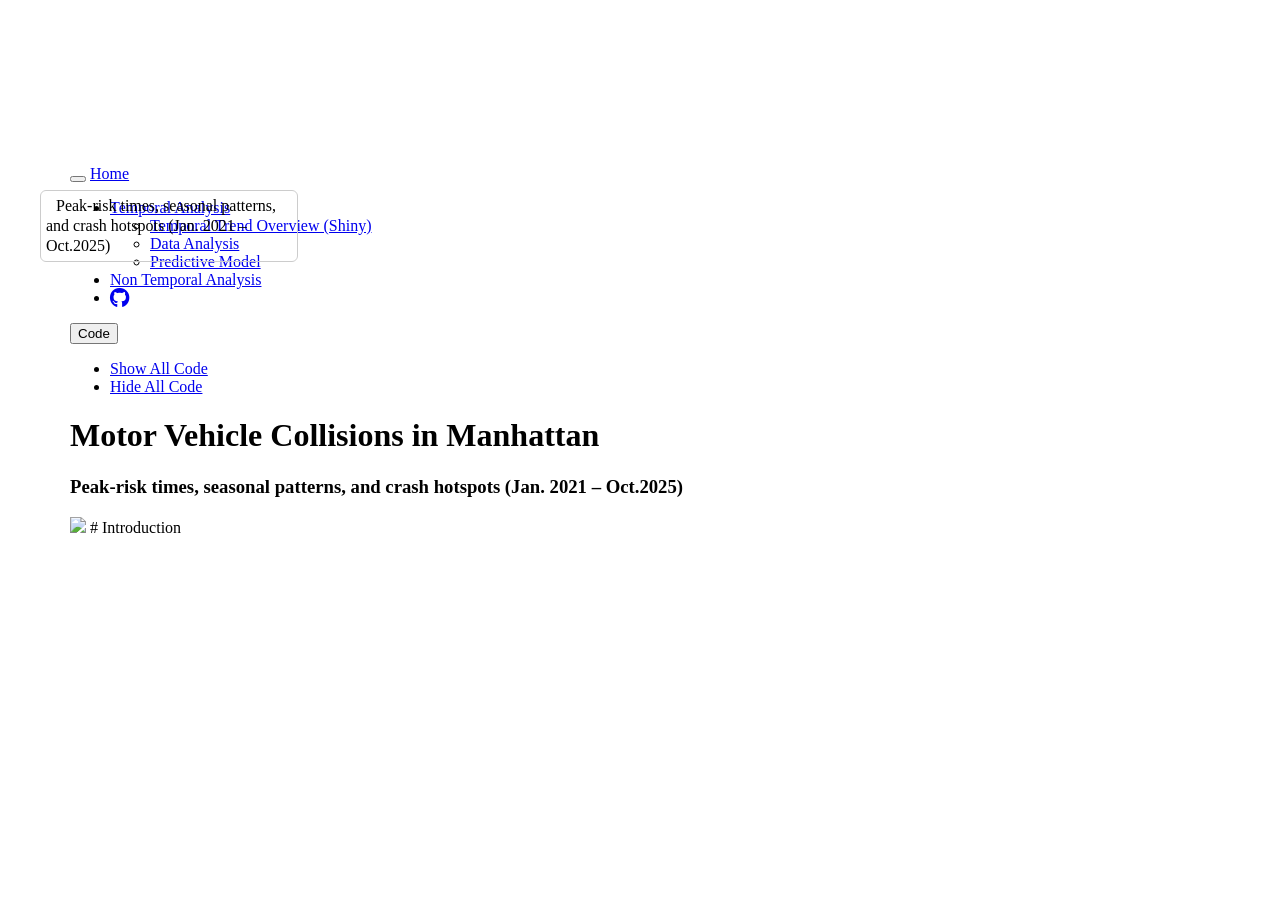
==== index.html @ 07cdf132 "update the index page" ====
<!DOCTYPE html>

<html>

<head>

<meta charset="utf-8" />
<meta name="generator" content="pandoc" />
<meta http-equiv="X-UA-Compatible" content="IE=EDGE" />




<title>Motor Vehicle Collisions in Manhattan</title>

<script src="site_libs/header-attrs-2.30/header-attrs.js"></script>
<script src="site_libs/jquery-3.6.0/jquery-3.6.0.min.js"></script>
<meta name="viewport" content="width=device-width, initial-scale=1, shrink-to-fit=no" />
<link href="site_libs/bootstrap-5.3.1/bootstrap.min.css" rel="stylesheet" />
<script src="site_libs/bootstrap-5.3.1/bootstrap.bundle.min.js"></script>
<script src="site_libs/bs3compat-0.9.0/transition.js"></script>
<script src="site_libs/bs3compat-0.9.0/tabs.js"></script>
<script src="site_libs/bs3compat-0.9.0/bs3compat.js"></script>
<script src="site_libs/jqueryui-1.13.2/jquery-ui.min.js"></script>
<link href="site_libs/tocify-1.9.1/jquery.tocify.css" rel="stylesheet" />
<script src="site_libs/tocify-1.9.1/jquery.tocify.js"></script>
<script src="site_libs/navigation-1.1/tabsets.js"></script>
<script src="site_libs/navigation-1.1/codefolding.js"></script>
<link href="site_libs/highlightjs-9.12.0/default.css" rel="stylesheet" />
<script src="site_libs/highlightjs-9.12.0/highlight.js"></script>
<link href="site_libs/font-awesome-6.5.2/css/all.min.css" rel="stylesheet" />
<link href="site_libs/font-awesome-6.5.2/css/v4-shims.min.css" rel="stylesheet" />

<style type="text/css">
  code{white-space: pre-wrap;}
  span.smallcaps{font-variant: small-caps;}
  span.underline{text-decoration: underline;}
  div.column{display: inline-block; vertical-align: top; width: 50%;}
  div.hanging-indent{margin-left: 1.5em; text-indent: -1.5em;}
  ul.task-list{list-style: none;}
    </style>

<style type="text/css">code{white-space: pre;}</style>
<script type="text/javascript">
if (window.hljs) {
  hljs.configure({languages: []});
  hljs.initHighlightingOnLoad();
  if (document.readyState && document.readyState === "complete") {
    window.setTimeout(function() { hljs.initHighlighting(); }, 0);
  }
}
</script>









<style type = "text/css">
.main-container {
  max-width: 940px;
  margin-left: auto;
  margin-right: auto;
}
img {
  max-width:100%;
}
.tabbed-pane {
  padding-top: 12px;
}
.html-widget {
  margin-bottom: 20px;
}
button.code-folding-btn:focus {
  outline: none;
}
summary {
  display: list-item;
}
details > summary > p:only-child {
  display: inline;
}
pre code {
  padding: 0;
}
</style>


<style type="text/css">
.dropdown-submenu {
  position: relative;
}
.dropdown-submenu>.dropdown-menu {
  top: 0;
  left: 100%;
  margin-top: -6px;
  margin-left: -1px;
  border-radius: 0 6px 6px 6px;
}
.dropdown-submenu:hover>.dropdown-menu {
  display: block;
}
.dropdown-submenu>a:after {
  display: block;
  content: " ";
  float: right;
  width: 0;
  height: 0;
  border-color: transparent;
  border-style: solid;
  border-width: 5px 0 5px 5px;
  border-left-color: #cccccc;
  margin-top: 5px;
  margin-right: -10px;
}
.dropdown-submenu:hover>a:after {
  border-left-color: #adb5bd;
}
.dropdown-submenu.pull-left {
  float: none;
}
.dropdown-submenu.pull-left>.dropdown-menu {
  left: -100%;
  margin-left: 10px;
  border-radius: 6px 0 6px 6px;
}
</style>

<script type="text/javascript">
// manage active state of menu based on current page
$(document).ready(function () {
  // active menu anchor
  href = window.location.pathname
  href = href.substr(href.lastIndexOf('/') + 1)
  if (href === "")
    href = "index.html";
  var menuAnchor = $('a[href="' + href + '"]');

  // mark the anchor link active (and if it's in a dropdown, also mark that active)
  var dropdown = menuAnchor.closest('li.dropdown');
  if (window.bootstrap) { // Bootstrap 4+
    menuAnchor.addClass('active');
    dropdown.find('> .dropdown-toggle').addClass('active');
  } else { // Bootstrap 3
    menuAnchor.parent().addClass('active');
    dropdown.addClass('active');
  }

  // Navbar adjustments
  var navHeight = $(".navbar").first().height() + 15;
  var style = document.createElement('style');
  var pt = "padding-top: " + navHeight + "px; ";
  var mt = "margin-top: -" + navHeight + "px; ";
  var css = "";
  // offset scroll position for anchor links (for fixed navbar)
  for (var i = 1; i <= 6; i++) {
    css += ".section h" + i + "{ " + pt + mt + "}\n";
  }
  style.innerHTML = "body {" + pt + "padding-bottom: 40px; }\n" + css;
  document.head.appendChild(style);
});
</script>

<!-- tabsets -->

<style type="text/css">
.tabset-dropdown > .nav-tabs {
  display: inline-table;
  max-height: 500px;
  min-height: 44px;
  overflow-y: auto;
  border: 1px solid #ddd;
  border-radius: 4px;
}

.tabset-dropdown > .nav-tabs > li.active:before, .tabset-dropdown > .nav-tabs.nav-tabs-open:before {
  content: "\e259";
  font-family: 'Glyphicons Halflings';
  display: inline-block;
  padding: 10px;
  border-right: 1px solid #ddd;
}

.tabset-dropdown > .nav-tabs.nav-tabs-open > li.active:before {
  content: "\e258";
  font-family: 'Glyphicons Halflings';
  border: none;
}

.tabset-dropdown > .nav-tabs > li.active {
  display: block;
}

.tabset-dropdown > .nav-tabs > li > a,
.tabset-dropdown > .nav-tabs > li > a:focus,
.tabset-dropdown > .nav-tabs > li > a:hover {
  border: none;
  display: inline-block;
  border-radius: 4px;
  background-color: transparent;
}

.tabset-dropdown > .nav-tabs.nav-tabs-open > li {
  display: block;
  float: none;
}

.tabset-dropdown > .nav-tabs > li {
  display: none;
}
</style>

<!-- code folding -->
<style type="text/css">
.code-folding-btn { margin-bottom: 4px; }
</style>



<style type="text/css">

#TOC {
  margin: 25px 0px 20px 0px;
}
@media (max-width: 768px) {
#TOC {
  position: relative;
  width: 100%;
}
}

@media print {
.toc-content {
  /* see https://github.com/w3c/csswg-drafts/issues/4434 */
  float: right;
}
}

.toc-content {
  padding-left: 30px;
  padding-right: 40px;
}

div.main-container {
  max-width: 1200px;
}

div.tocify {
  width: 20%;
  max-width: 260px;
  max-height: 85%;
}

@media (min-width: 768px) and (max-width: 991px) {
  div.tocify {
    width: 25%;
  }
}

@media (max-width: 767px) {
  div.tocify {
    width: 100%;
    max-width: none;
  }
}

.tocify ul, .tocify li {
  line-height: 20px;
}

.tocify-subheader .tocify-item {
  font-size: 0.90em;
}

.tocify .list-group-item {
  border-radius: 0px;
}


</style>



</head>

<body>


<div class="container-fluid main-container">


<!-- setup 3col/9col grid for toc_float and main content  -->
<div class="row">
<div class="col-xs-12 col-sm-4 col-md-3">
<div id="TOC" class="tocify">
</div>
</div>

<div class="toc-content col-xs-12 col-sm-8 col-md-9">




<div class="navbar navbar-default  navbar-fixed-top" role="navigation">
  <div class="container">
    <div class="navbar-header">
      <button type="button" class="navbar-toggle collapsed" data-toggle="collapse" data-bs-toggle="collapse" data-target="#navbar" data-bs-target="#navbar">
        <span class="icon-bar"></span>
        <span class="icon-bar"></span>
        <span class="icon-bar"></span>
      </button>
      <a class="navbar-brand" href="index.html">Home</a>
    </div>
    <div id="navbar" class="navbar-collapse collapse">
      <ul class="nav navbar-nav">
        
      </ul>
      <ul class="nav navbar-nav navbar-right">
        <li class="dropdown">
  <a href="#" class="dropdown-toggle" data-toggle="dropdown" role="button" data-bs-toggle="dropdown" aria-expanded="false">
    Temporal Analysis
     
    <span class="caret"></span>
  </a>
  <ul class="dropdown-menu" role="menu">
    <li>
      <a href="https://ls4236-shiny.shinyapps.io/Temporal_trend_shiny/">Temporal Trend Overview (Shiny)</a>
    </li>
    <li>
      <a href="Temporal_data_analysis.html">Data Analysis</a>
    </li>
    <li>
      <a href="Predictive_model.html">Predictive Model</a>
    </li>
  </ul>
</li>
<li>
  <a href="Non_Temporal.html">Non Temporal Analysis</a>
</li>
<li>
  <a href="https://github.com/LiliangSu103/p8105_final_project/tree/main">
    <span class="fa fa-github fa-lg"></span>
     
  </a>
</li>
      </ul>
    </div><!--/.nav-collapse -->
  </div><!--/.container -->
</div><!--/.navbar -->

<div id="header">

<div class="btn-group pull-right float-right">
<button type="button" class="btn btn-default btn-xs btn-secondary btn-sm dropdown-toggle" data-toggle="dropdown" data-bs-toggle="dropdown" aria-haspopup="true" aria-expanded="false"><span>Code</span> <span class="caret"></span></button>
<ul class="dropdown-menu dropdown-menu-right" style="min-width: 50px;">
<li><a id="rmd-show-all-code" href="#">Show All Code</a></li>
<li><a id="rmd-hide-all-code" href="#">Hide All Code</a></li>
</ul>
</div>



<h1 class="title toc-ignore"><strong>Motor Vehicle Collisions in
Manhattan</strong></h1>
<h3 class="subtitle">Peak-risk times, seasonal patterns, and crash
hotspots (Jan. 2021 – Oct.2025)</h3>

</div>


<p><img
src="https://media1.giphy.com/media/v1.Y2lkPTc5MGI3NjExc25oaGNuY3o0YjdieDgzaGV4bnl2MGRneXc2Z2RiNjhlZmdqMHR3ciZlcD12MV9pbnRlcm5hbF9naWZfYnlfaWQmY3Q9Zw/l2JdTgoRHDCDsrEuk/giphy.gif" />
# Introduction</p>



</div>
</div>

</div>

<script>

// add bootstrap table styles to pandoc tables
function bootstrapStylePandocTables() {
  $('tr.odd').parent('tbody').parent('table').addClass('table table-condensed');
}
$(document).ready(function () {
  bootstrapStylePandocTables();
});


</script>

<!-- tabsets -->

<script>
$(document).ready(function () {
  window.buildTabsets("TOC");
});

$(document).ready(function () {
  $('.tabset-dropdown > .nav-tabs > li').click(function () {
    $(this).parent().toggleClass('nav-tabs-open');
  });
});
</script>

<!-- code folding -->
<script>
$(document).ready(function () {
  window.initializeCodeFolding("hide" === "show");
});
</script>

<script>
$(document).ready(function ()  {

    // temporarily add toc-ignore selector to headers for the consistency with Pandoc
    $('.unlisted.unnumbered').addClass('toc-ignore')

    // move toc-ignore selectors from section div to header
    $('div.section.toc-ignore')
        .removeClass('toc-ignore')
        .children('h1,h2,h3,h4,h5').addClass('toc-ignore');

    // establish options
    var options = {
      selectors: "h1,h2,h3",
      theme: "bootstrap3",
      context: '.toc-content',
      hashGenerator: function (text) {
        return text.replace(/[.\\/?&!#<>]/g, '').replace(/\s/g, '_');
      },
      ignoreSelector: ".toc-ignore",
      scrollTo: 0
    };
    options.showAndHide = true;
    options.smoothScroll = true;

    // tocify
    var toc = $("#TOC").tocify(options).data("toc-tocify");
});
</script>

<!-- dynamically load mathjax for compatibility with self-contained -->
<script>
  (function () {
    var script = document.createElement("script");
    script.type = "text/javascript";
    script.src  = "https://mathjax.rstudio.com/latest/MathJax.js?config=TeX-AMS-MML_HTMLorMML";
    document.getElementsByTagName("head")[0].appendChild(script);
  })();
</script>

</body>
</html>
---- site_libs/highlightjs-9.12.0/default.css ----
.hljs-literal {
  color: #990073;
}

.hljs-number {
  color: #099;
}

.hljs-comment {
  color: #998;
  font-style: italic;
}

.hljs-keyword {
  color: #900;
  font-weight: bold;
}

.hljs-string {
  color: #d14;
}
---- site_libs/font-awesome-6.5.2/css/v4-shims.min.css ----
/*!
 * Font Awesome Free 6.5.2 by @fontawesome - https://fontawesome.com
 * License - https://fontawesome.com/license/free (Icons: CC BY 4.0, Fonts: SIL OFL 1.1, Code: MIT License)
 * Copyright 2024 Fonticons, Inc.
 */
.fa.fa-glass:before{content:"\f000"}.fa.fa-envelope-o{font-family:"Font Awesome 6 Free";font-weight:400}.fa.fa-envelope-o:before{content:"\f0e0"}.fa.fa-star-o{font-family:"Font Awesome 6 Free";font-weight:400}.fa.fa-star-o:before{content:"\f005"}.fa.fa-close:before,.fa.fa-remove:before{content:"\f00d"}.fa.fa-gear:before{content:"\f013"}.fa.fa-trash-o{font-family:"Font Awesome 6 Free";font-weight:400}.fa.fa-trash-o:before{content:"\f2ed"}.fa.fa-home:before{content:"\f015"}.fa.fa-file-o{font-family:"Font Awesome 6 Free";font-weight:400}.fa.fa-file-o:before{content:"\f15b"}.fa.fa-clock-o{font-family:"Font Awesome 6 Free";font-weight:400}.fa.fa-clock-o:before{content:"\f017"}.fa.fa-arrow-circle-o-down{font-family:"Font Awesome 6 Free";font-weight:400}.fa.fa-arrow-circle-o-down:before{content:"\f358"}.fa.fa-arrow-circle-o-up{font-family:"Font Awesome 6 Free";font-weight:400}.fa.fa-arrow-circle-o-up:before{content:"\f35b"}.fa.fa-play-circle-o{font-family:"Font Awesome 6 Free";font-weight:400}.fa.fa-play-circle-o:before{content:"\f144"}.fa.fa-repeat:before,.fa.fa-rotate-right:before{content:"\f01e"}.fa.fa-refresh:before{content:"\f021"}.fa.fa-list-alt{font-family:"Font Awesome 6 Free";font-weight:400}.fa.fa-list-alt:before{content:"\f022"}.fa.fa-dedent:before{content:"\f03b"}.fa.fa-video-camera:before{content:"\f03d"}.fa.fa-picture-o{font-family:"Font Awesome 6 Free";font-weight:400}.fa.fa-picture-o:before{content:"\f03e"}.fa.fa-photo{font-family:"Font Awesome 6 Free";font-weight:400}.fa.fa-photo:before{content:"\f03e"}.fa.fa-image{font-family:"Font Awesome 6 Free";font-weight:400}.fa.fa-image:before{content:"\f03e"}.fa.fa-map-marker:before{content:"\f3c5"}.fa.fa-pencil-square-o{font-family:"Font Awesome 6 Free";font-weight:400}.fa.fa-pencil-square-o:before{content:"\f044"}.fa.fa-edit{font-family:"Font Awesome 6 Free";font-weight:400}.fa.fa-edit:before{content:"\f044"}.fa.fa-share-square-o:before{content:"\f14d"}.fa.fa-check-square-o{font-family:"Font Awesome 6 Free";font-weight:400}.fa.fa-check-square-o:before{content:"\f14a"}.fa.fa-arrows:before{content:"\f0b2"}.fa.fa-times-circle-o{font-family:"Font Awesome 6 Free";font-weight:400}.fa.fa-times-circle-o:before{content:"\f057"}.fa.fa-check-circle-o{font-family:"Font Awesome 6 Free";font-weight:400}.fa.fa-check-circle-o:before{content:"\f058"}.fa.fa-mail-forward:before{content:"\f064"}.fa.fa-expand:before{content:"\f424"}.fa.fa-compress:before{content:"\f422"}.fa.fa-eye,.fa.fa-eye-slash{font-family:"Font Awesome 6 Free";font-weight:400}.fa.fa-warning:before{content:"\f071"}.fa.fa-calendar:before{content:"\f073"}.fa.fa-arrows-v:before{content:"\f338"}.fa.fa-arrows-h:before{content:"\f337"}.fa.fa-bar-chart-o:before,.fa.fa-bar-chart:before{content:"\e0e3"}.fa.fa-twitter-square{font-family:"Font Awesome 6 Brands";font-weight:400}.fa.fa-twitter-square:before{content:"\f081"}.fa.fa-facebook-square{font-family:"Font Awesome 6 Brands";font-weight:400}.fa.fa-facebook-square:before{content:"\f082"}.fa.fa-gears:before{content:"\f085"}.fa.fa-thumbs-o-up{font-family:"Font Awesome 6 Free";font-weight:400}.fa.fa-thumbs-o-up:before{content:"\f164"}.fa.fa-thumbs-o-down{font-family:"Font Awesome 6 Free";font-weight:400}.fa.fa-thumbs-o-down:before{content:"\f165"}.fa.fa-heart-o{font-family:"Font Awesome 6 Free";font-weight:400}.fa.fa-heart-o:before{content:"\f004"}.fa.fa-sign-out:before{content:"\f2f5"}.fa.fa-linkedin-square{font-family:"Font Awesome 6 Brands";font-weight:400}.fa.fa-linkedin-square:before{content:"\f08c"}.fa.fa-thumb-tack:before{content:"\f08d"}.fa.fa-external-link:before{content:"\f35d"}.fa.fa-sign-in:before{content:"\f2f6"}.fa.fa-github-square{font-family:"Font Awesome 6 Brands";font-weight:400}.fa.fa-github-square:before{content:"\f092"}.fa.fa-lemon-o{font-family:"Font Awesome 6 Free";font-weight:400}.fa.fa-lemon-o:before{content:"\f094"}.fa.fa-square-o{font-family:"Font Awesome 6 Free";font-weight:400}.fa.fa-square-o:before{content:"\f0c8"}.fa.fa-bookmark-o{font-family:"Font Awesome 6 Free";font-weight:400}.fa.fa-bookmark-o:before{content:"\f02e"}.fa.fa-facebook,.fa.fa-twitter{font-family:"Font Awesome 6 Brands";font-weight:400}.fa.fa-facebook:before{content:"\f39e"}.fa.fa-facebook-f{font-family:"Font Awesome 6 Brands";font-weight:400}.fa.fa-facebook-f:before{content:"\f39e"}.fa.fa-github{font-family:"Font Awesome 6 Brands";font-weight:400}.fa.fa-credit-card{font-family:"Font Awesome 6 Free";font-weight:400}.fa.fa-feed:before{content:"\f09e"}.fa.fa-hdd-o{font-family:"Font Awesome 6 Free";font-weight:400}.fa.fa-hdd-o:before{content:"\f0a0"}.fa.fa-hand-o-right{font-family:"Font Awesome 6 Free";font-weight:400}.fa.fa-hand-o-right:before{content:"\f0a4"}.fa.fa-hand-o-left{font-family:"Font Awesome 6 Free";font-weight:400}.fa.fa-hand-o-left:before{content:"\f0a5"}.fa.fa-hand-o-up{font-family:"Font Awesome 6 Free";font-weight:400}.fa.fa-hand-o-up:before{content:"\f0a6"}.fa.fa-hand-o-down{font-family:"Font Awesome 6 Free";font-weight:400}.fa.fa-hand-o-down:before{content:"\f0a7"}.fa.fa-globe:before{content:"\f57d"}.fa.fa-tasks:before{content:"\f828"}.fa.fa-arrows-alt:before{content:"\f31e"}.fa.fa-group:before{content:"\f0c0"}.fa.fa-chain:before{content:"\f0c1"}.fa.fa-cut:before{content:"\f0c4"}.fa.fa-files-o{font-family:"Font Awesome 6 Free";font-weight:400}.fa.fa-files-o:before{content:"\f0c5"}.fa.fa-floppy-o{font-family:"Font Awesome 6 Free";font-weight:400}.fa.fa-floppy-o:before{content:"\f0c7"}.fa.fa-save{font-family:"Font Awesome 6 Free";font-weight:400}.fa.fa-save:before{content:"\f0c7"}.fa.fa-navicon:before,.fa.fa-reorder:before{content:"\f0c9"}.fa.fa-magic:before{content:"\e2ca"}.fa.fa-pinterest,.fa.fa-pinterest-square{font-family:"Font Awesome 6 Brands";font-weight:400}.fa.fa-pinterest-square:before{content:"\f0d3"}.fa.fa-google-plus-square{font-family:"Font Awesome 6 Brands";font-weight:400}.fa.fa-google-plus-square:before{content:"\f0d4"}.fa.fa-google-plus{font-family:"Font Awesome 6 Brands";font-weight:400}.fa.fa-google-plus:before{content:"\f0d5"}.fa.fa-money:before{content:"\f3d1"}.fa.fa-unsorted:before{content:"\f0dc"}.fa.fa-sort-desc:before{content:"\f0dd"}.fa.fa-sort-asc:before{content:"\f0de"}.fa.fa-linkedin{font-family:"Font Awesome 6 Brands";font-weight:400}.fa.fa-linkedin:before{content:"\f0e1"}.fa.fa-rotate-left:before{content:"\f0e2"}.fa.fa-legal:before{content:"\f0e3"}.fa.fa-dashboard:before,.fa.fa-tachometer:before{content:"\f625"}.fa.fa-comment-o{font-family:"Font Awesome 6 Free";font-weight:400}.fa.fa-comment-o:before{content:"\f075"}.fa.fa-comments-o{font-family:"Font Awesome 6 Free";font-weight:400}.fa.fa-comments-o:before{content:"\f086"}.fa.fa-flash:before{content:"\f0e7"}.fa.fa-clipboard:before{content:"\f0ea"}.fa.fa-lightbulb-o{font-family:"Font Awesome 6 Free";font-weight:400}.fa.fa-lightbulb-o:before{content:"\f0eb"}.fa.fa-exchange:before{content:"\f362"}.fa.fa-cloud-download:before{content:"\f0ed"}.fa.fa-cloud-upload:before{content:"\f0ee"}.fa.fa-bell-o{font-family:"Font Awesome 6 Free";font-weight:400}.fa.fa-bell-o:before{content:"\f0f3"}.fa.fa-cutlery:before{content:"\f2e7"}.fa.fa-file-text-o{font-family:"Font Awesome 6 Free";font-weight:400}.fa.fa-file-text-o:before{content:"\f15c"}.fa.fa-building-o{font-family:"Font Awesome 6 Free";font-weight:400}.fa.fa-building-o:before{content:"\f1ad"}.fa.fa-hospital-o{font-family:"Font Awesome 6 Free";font-weight:400}.fa.fa-hospital-o:before{content:"\f0f8"}.fa.fa-tablet:before{content:"\f3fa"}.fa.fa-mobile-phone:before,.fa.fa-mobile:before{content:"\f3cd"}.fa.fa-circle-o{font-family:"Font Awesome 6 Free";font-weight:400}.fa.fa-circle-o:before{content:"\f111"}.fa.fa-mail-reply:before{content:"\f3e5"}.fa.fa-github-alt{font-family:"Font Awesome 6 Brands";font-weight:400}.fa.fa-folder-o{font-family:"Font Awesome 6 Free";font-weight:400}.fa.fa-folder-o:before{content:"\f07b"}.fa.fa-folder-open-o{font-family:"Font Awesome 6 Free";font-weight:400}.fa.fa-folder-open-o:before{content:"\f07c"}.fa.fa-smile-o{font-family:"Font Awesome 6 Free";font-weight:400}.fa.fa-smile-o:before{content:"\f118"}.fa.fa-frown-o{font-family:"Font Awesome 6 Free";font-weight:400}.fa.fa-frown-o:before{content:"\f119"}.fa.fa-meh-o{font-family:"Font Awesome 6 Free";font-weight:400}.fa.fa-meh-o:before{content:"\f11a"}.fa.fa-keyboard-o{font-family:"Font Awesome 6 Free";font-weight:400}.fa.fa-keyboard-o:before{content:"\f11c"}.fa.fa-flag-o{font-family:"Font Awesome 6 Free";font-weight:400}.fa.fa-flag-o:before{content:"\f024"}.fa.fa-mail-reply-all:before{content:"\f122"}.fa.fa-star-half-o{font-family:"Font Awesome 6 Free";font-weight:400}.fa.fa-star-half-o:before{content:"\f5c0"}.fa.fa-star-half-empty{font-family:"Font Awesome 6 Free";font-weight:400}.fa.fa-star-half-empty:before{content:"\f5c0"}.fa.fa-star-half-full{font-family:"Font Awesome 6 Free";font-weight:400}.fa.fa-star-half-full:before{content:"\f5c0"}.fa.fa-code-fork:before{content:"\f126"}.fa.fa-chain-broken:before,.fa.fa-unlink:before{content:"\f127"}.fa.fa-calendar-o{font-family:"Font Awesome 6 Free";font-weight:400}.fa.fa-calendar-o:before{content:"\f133"}.fa.fa-css3,.fa.fa-html5,.fa.fa-maxcdn{font-family:"Font Awesome 6 Brands";font-weight:400}.fa.fa-unlock-alt:before{content:"\f09c"}.fa.fa-minus-square-o{font-family:"Font Awesome 6 Free";font-weight:400}.fa.fa-minus-square-o:before{content:"\f146"}.fa.fa-level-up:before{content:"\f3bf"}.fa.fa-level-down:before{content:"\f3be"}.fa.fa-pencil-square:before{content:"\f14b"}.fa.fa-external-link-square:before{content:"\f360"}.fa.fa-compass{font-family:"Font Awesome 6 Free";font-weight:400}.fa.fa-caret-square-o-down{font-family:"Font Awesome 6 Free";font-weight:400}.fa.fa-caret-square-o-down:before{content:"\f150"}.fa.fa-toggle-down{font-family:"Font Awesome 6 Free";font-weight:400}.fa.fa-toggle-down:before{content:"\f150"}.fa.fa-caret-square-o-up{font-family:"Font Awesome 6 Free";font-weight:400}.fa.fa-caret-square-o-up:before{content:"\f151"}.fa.fa-toggle-up{font-family:"Font Awesome 6 Free";font-weight:400}.fa.fa-toggle-up:before{content:"\f151"}.fa.fa-caret-square-o-right{font-family:"Font Awesome 6 Free";font-weight:400}.fa.fa-caret-square-o-right:before{content:"\f152"}.fa.fa-toggle-right{font-family:"Font Awesome 6 Free";font-weight:400}.fa.fa-toggle-right:before{content:"\f152"}.fa.fa-eur:before,.fa.fa-euro:before{content:"\f153"}.fa.fa-gbp:before{content:"\f154"}.fa.fa-dollar:before,.fa.fa-usd:before{content:"\24"}.fa.fa-inr:before,.fa.fa-rupee:before{content:"\e1bc"}.fa.fa-cny:before,.fa.fa-jpy:before,.fa.fa-rmb:before,.fa.fa-yen:before{content:"\f157"}.fa.fa-rouble:before,.fa.fa-rub:before,.fa.fa-ruble:before{content:"\f158"}.fa.fa-krw:before,.fa.fa-won:before{content:"\f159"}.fa.fa-bitcoin,.fa.fa-btc{font-family:"Font Awesome 6 Brands";font-weight:400}.fa.fa-bitcoin:before{content:"\f15a"}.fa.fa-file-text:before{content:"\f15c"}.fa.fa-sort-alpha-asc:before{content:"\f15d"}.fa.fa-sort-alpha-desc:before{content:"\f881"}.fa.fa-sort-amount-asc:before{content:"\f884"}.fa.fa-sort-amount-desc:before{content:"\f160"}.fa.fa-sort-numeric-asc:before{content:"\f162"}.fa.fa-sort-numeric-desc:before{content:"\f886"}.fa.fa-youtube-square{font-family:"Font Awesome 6 Brands";font-weight:400}.fa.fa-youtube-square:before{content:"\f431"}.fa.fa-xing,.fa.fa-xing-square,.fa.fa-youtube{font-family:"Font Awesome 6 Brands";font-weight:400}.fa.fa-xing-square:before{content:"\f169"}.fa.fa-youtube-play{font-family:"Font Awesome 6 Brands";font-weight:400}.fa.fa-youtube-play:before{content:"\f167"}.fa.fa-adn,.fa.fa-bitbucket,.fa.fa-bitbucket-square,.fa.fa-dropbox,.fa.fa-flickr,.fa.fa-instagram,.fa.fa-stack-overflow{font-family:"Font Awesome 6 Brands";font-weight:400}.fa.fa-bitbucket-square:before{content:"\f171"}.fa.fa-tumblr,.fa.fa-tumblr-square{font-family:"Font Awesome 6 Brands";font-weight:400}.fa.fa-tumblr-square:before{content:"\f174"}.fa.fa-long-arrow-down:before{content:"\f309"}.fa.fa-long-arrow-up:before{content:"\f30c"}.fa.fa-long-arrow-left:before{content:"\f30a"}.fa.fa-long-arrow-right:before{content:"\f30b"}.fa.fa-android,.fa.fa-apple,.fa.fa-dribbble,.fa.fa-foursquare,.fa.fa-gittip,.fa.fa-gratipay,.fa.fa-linux,.fa.fa-skype,.fa.fa-trello,.fa.fa-windows{font-family:"Font Awesome 6 Brands";font-weight:400}.fa.fa-gittip:before{content:"\f184"}.fa.fa-sun-o{font-family:"Font Awesome 6 Free";font-weight:400}.fa.fa-sun-o:before{content:"\f185"}.fa.fa-moon-o{font-family:"Font Awesome 6 Free";font-weight:400}.fa.fa-moon-o:before{content:"\f186"}.fa.fa-pagelines,.fa.fa-renren,.fa.fa-stack-exchange,.fa.fa-vk,.fa.fa-weibo{font-family:"Font Awesome 6 Brands";font-weight:400}.fa.fa-arrow-circle-o-right{font-family:"Font Awesome 6 Free";font-weight:400}.fa.fa-arrow-circle-o-right:before{content:"\f35a"}.fa.fa-arrow-circle-o-left{font-family:"Font Awesome 6 Free";font-weight:400}.fa.fa-arrow-circle-o-left:before{content:"\f359"}.fa.fa-caret-square-o-left{font-family:"Font Awesome 6 Free";font-weight:400}.fa.fa-caret-square-o-left:before{content:"\f191"}.fa.fa-toggle-left{font-family:"Font Awesome 6 Free";font-weight:400}.fa.fa-toggle-left:before{content:"\f191"}.fa.fa-dot-circle-o{font-family:"Font Awesome 6 Free";font-weight:400}.fa.fa-dot-circle-o:before{content:"\f192"}.fa.fa-vimeo-square{font-family:"Font Awesome 6 Brands";font-weight:400}.fa.fa-vimeo-square:before{content:"\f194"}.fa.fa-try:before,.fa.fa-turkish-lira:before{content:"\e2bb"}.fa.fa-plus-square-o{font-family:"Font Awesome 6 Free";font-weight:400}.fa.fa-plus-square-o:before{content:"\f0fe"}.fa.fa-openid,.fa.fa-slack,.fa.fa-wordpress{font-family:"Font Awesome 6 Brands";font-weight:400}.fa.fa-bank:before,.fa.fa-institution:before{content:"\f19c"}.fa.fa-mortar-board:before{content:"\f19d"}.fa.fa-google,.fa.fa-reddit,.fa.fa-reddit-square,.fa.fa-yahoo{font-family:"Font Awesome 6 Brands";font-weight:400}.fa.fa-reddit-square:before{content:"\f1a2"}.fa.fa-behance,.fa.fa-behance-square,.fa.fa-delicious,.fa.fa-digg,.fa.fa-drupal,.fa.fa-joomla,.fa.fa-pied-piper-alt,.fa.fa-pied-piper-pp,.fa.fa-stumbleupon,.fa.fa-stumbleupon-circle{font-family:"Font Awesome 6 Brands";font-weight:400}.fa.fa-behance-square:before{content:"\f1b5"}.fa.fa-steam,.fa.fa-steam-square{font-family:"Font Awesome 6 Brands";font-weight:400}.fa.fa-steam-square:before{content:"\f1b7"}.fa.fa-automobile:before{content:"\f1b9"}.fa.fa-cab:before{content:"\f1ba"}.fa.fa-deviantart,.fa.fa-soundcloud,.fa.fa-spotify{font-family:"Font Awesome 6 Brands";font-weight:400}.fa.fa-file-pdf-o{font-family:"Font Awesome 6 Free";font-weight:400}.fa.fa-file-pdf-o:before{content:"\f1c1"}.fa.fa-file-word-o{font-family:"Font Awesome 6 Free";font-weight:400}.fa.fa-file-word-o:before{content:"\f1c2"}.fa.fa-file-excel-o{font-family:"Font Awesome 6 Free";font-weight:400}.fa.fa-file-excel-o:before{content:"\f1c3"}.fa.fa-file-powerpoint-o{font-family:"Font Awesome 6 Free";font-weight:400}.fa.fa-file-powerpoint-o:before{content:"\f1c4"}.fa.fa-file-image-o{font-family:"Font Awesome 6 Free";font-weight:400}.fa.fa-file-image-o:before{content:"\f1c5"}.fa.fa-file-photo-o{font-family:"Font Awesome 6 Free";font-weight:400}.fa.fa-file-photo-o:before{content:"\f1c5"}.fa.fa-file-picture-o{font-family:"Font Awesome 6 Free";font-weight:400}.fa.fa-file-picture-o:before{content:"\f1c5"}.fa.fa-file-archive-o{font-family:"Font Awesome 6 Free";font-weight:400}.fa.fa-file-archive-o:before{content:"\f1c6"}.fa.fa-file-zip-o{font-family:"Font Awesome 6 Free";font-weight:400}.fa.fa-file-zip-o:before{content:"\f1c6"}.fa.fa-file-audio-o{font-family:"Font Awesome 6 Free";font-weight:400}.fa.fa-file-audio-o:before{content:"\f1c7"}.fa.fa-file-sound-o{font-family:"Font Awesome 6 Free";font-weight:400}.fa.fa-file-sound-o:before{content:"\f1c7"}.fa.fa-file-video-o{font-family:"Font Awesome 6 Free";font-weight:400}.fa.fa-file-video-o:before{content:"\f1c8"}.fa.fa-file-movie-o{font-family:"Font Awesome 6 Free";font-weight:400}.fa.fa-file-movie-o:before{content:"\f1c8"}.fa.fa-file-code-o{font-family:"Font Awesome 6 Free";font-weight:400}.fa.fa-file-code-o:before{content:"\f1c9"}.fa.fa-codepen,.fa.fa-jsfiddle,.fa.fa-vine{font-family:"Font Awesome 6 Brands";font-weight:400}.fa.fa-life-bouy:before,.fa.fa-life-buoy:before,.fa.fa-life-saver:before,.fa.fa-support:before{content:"\f1cd"}.fa.fa-circle-o-notch:before{content:"\f1ce"}.fa.fa-ra,.fa.fa-rebel{font-family:"Font Awesome 6 Brands";font-weight:400}.fa.fa-ra:before{content:"\f1d0"}.fa.fa-resistance{font-family:"Font Awesome 6 Brands";font-weight:400}.fa.fa-resistance:before{content:"\f1d0"}.fa.fa-empire,.fa.fa-ge{font-family:"Font Awesome 6 Brands";font-weight:400}.fa.fa-ge:before{content:"\f1d1"}.fa.fa-git-square{font-family:"Font Awesome 6 Brands";font-weight:400}.fa.fa-git-square:before{content:"\f1d2"}.fa.fa-git,.fa.fa-hacker-news,.fa.fa-y-combinator-square{font-family:"Font Awesome 6 Brands";font-weight:400}.fa.fa-y-combinator-square:before{content:"\f1d4"}.fa.fa-yc-square{font-family:"Font Awesome 6 Brands";font-weight:400}.fa.fa-yc-square:before{content:"\f1d4"}.fa.fa-qq,.fa.fa-tencent-weibo,.fa.fa-wechat,.fa.fa-weixin{font-family:"Font Awesome 6 Brands";font-weight:400}.fa.fa-wechat:before{content:"\f1d7"}.fa.fa-send:before{content:"\f1d8"}.fa.fa-paper-plane-o{font-family:"Font Awesome 6 Free";font-weight:400}.fa.fa-paper-plane-o:before{content:"\f1d8"}.fa.fa-send-o{font-family:"Font Awesome 6 Free";font-weight:400}.fa.fa-send-o:before{content:"\f1d8"}.fa.fa-circle-thin{font-family:"Font Awesome 6 Free";font-weight:400}.fa.fa-circle-thin:before{content:"\f111"}.fa.fa-header:before{content:"\f1dc"}.fa.fa-futbol-o{font-family:"Font Awesome 6 Free";font-weight:400}.fa.fa-futbol-o:before{content:"\f1e3"}.fa.fa-soccer-ball-o{font-family:"Font Awesome 6 Free";font-weight:400}.fa.fa-soccer-ball-o:before{content:"\f1e3"}.fa.fa-slideshare,.fa.fa-twitch,.fa.fa-yelp{font-family:"Font Awesome 6 Brands";font-weight:400}.fa.fa-newspaper-o{font-family:"Font Awesome 6 Free";font-weight:400}.fa.fa-newspaper-o:before{content:"\f1ea"}.fa.fa-cc-amex,.fa.fa-cc-discover,.fa.fa-cc-mastercard,.fa.fa-cc-paypal,.fa.fa-cc-stripe,.fa.fa-cc-visa,.fa.fa-google-wallet,.fa.fa-paypal{font-family:"Font Awesome 6 Brands";font-weight:400}.fa.fa-bell-slash-o{font-family:"Font Awesome 6 Free";font-weight:400}.fa.fa-bell-slash-o:before{content:"\f1f6"}.fa.fa-trash:before{content:"\f2ed"}.fa.fa-copyright{font-family:"Font Awesome 6 Free";font-weight:400}.fa.fa-eyedropper:before{content:"\f1fb"}.fa.fa-area-chart:before{content:"\f1fe"}.fa.fa-pie-chart:before{content:"\f200"}.fa.fa-line-chart:before{content:"\f201"}.fa.fa-lastfm,.fa.fa-lastfm-square{font-family:"Font Awesome 6 Brands";font-weight:400}.fa.fa-lastfm-square:before{content:"\f203"}.fa.fa-angellist,.fa.fa-ioxhost{font-family:"Font Awesome 6 Brands";font-weight:400}.fa.fa-cc{font-family:"Font Awesome 6 Free";font-weight:400}.fa.fa-cc:before{content:"\f20a"}.fa.fa-ils:before,.fa.fa-shekel:before,.fa.fa-sheqel:before{content:"\f20b"}.fa.fa-buysellads,.fa.fa-connectdevelop,.fa.fa-dashcube,.fa.fa-forumbee,.fa.fa-leanpub,.fa.fa-sellsy,.fa.fa-shirtsinbulk,.fa.fa-simplybuilt,.fa.fa-skyatlas{font-family:"Font Awesome 6 Brands";font-weight:400}.fa.fa-diamond{font-family:"Font Awesome 6 Free";font-weight:400}.fa.fa-diamond:before{content:"\f3a5"}.fa.fa-intersex:before,.fa.fa-transgender:before{content:"\f224"}.fa.fa-transgender-alt:before{content:"\f225"}.fa.fa-facebook-official{font-family:"Font Awesome 6 Brands";font-weight:400}.fa.fa-facebook-official:before{content:"\f09a"}.fa.fa-pinterest-p,.fa.fa-whatsapp{font-family:"Font Awesome 6 Brands";font-weight:400}.fa.fa-hotel:before{content:"\f236"}.fa.fa-medium,.fa.fa-viacoin,.fa.fa-y-combinator,.fa.fa-yc{font-family:"Font Awesome 6 Brands";font-weight:400}.fa.fa-yc:before{content:"\f23b"}.fa.fa-expeditedssl,.fa.fa-opencart,.fa.fa-optin-monster{font-family:"Font Awesome 6 Brands";font-weight:400}.fa.fa-battery-4:before,.fa.fa-battery:before{content:"\f240"}.fa.fa-battery-3:before{content:"\f241"}.fa.fa-battery-2:before{content:"\f242"}.fa.fa-battery-1:before{content:"\f243"}.fa.fa-battery-0:before{content:"\f244"}.fa.fa-object-group,.fa.fa-object-ungroup,.fa.fa-sticky-note-o{font-family:"Font Awesome 6 Free";font-weight:400}.fa.fa-sticky-note-o:before{content:"\f249"}.fa.fa-cc-diners-club,.fa.fa-cc-jcb{font-family:"Font Awesome 6 Brands";font-weight:400}.fa.fa-clone{font-family:"Font Awesome 6 Free";font-weight:400}.fa.fa-hourglass-o:before{content:"\f254"}.fa.fa-hourglass-1:before{content:"\f251"}.fa.fa-hourglass-2:before{content:"\f252"}.fa.fa-hourglass-3:before{content:"\f253"}.fa.fa-hand-rock-o{font-family:"Font Awesome 6 Free";font-weight:400}.fa.fa-hand-rock-o:before{content:"\f255"}.fa.fa-hand-grab-o{font-family:"Font Awesome 6 Free";font-weight:400}.fa.fa-hand-grab-o:before{content:"\f255"}.fa.fa-hand-paper-o{font-family:"Font Awesome 6 Free";font-weight:400}.fa.fa-hand-paper-o:before{content:"\f256"}.fa.fa-hand-stop-o{font-family:"Font Awesome 6 Free";font-weight:400}.fa.fa-hand-stop-o:before{content:"\f256"}.fa.fa-hand-scissors-o{font-family:"Font Awesome 6 Free";font-weight:400}.fa.fa-hand-scissors-o:before{content:"\f257"}.fa.fa-hand-lizard-o{font-family:"Font Awesome 6 Free";font-weight:400}.fa.fa-hand-lizard-o:before{content:"\f258"}.fa.fa-hand-spock-o{font-family:"Font Awesome 6 Free";font-weight:400}.fa.fa-hand-spock-o:before{content:"\f259"}.fa.fa-hand-pointer-o{font-family:"Font Awesome 6 Free";font-weight:400}.fa.fa-hand-pointer-o:before{content:"\f25a"}.fa.fa-hand-peace-o{font-family:"Font Awesome 6 Free";font-weight:400}.fa.fa-hand-peace-o:before{content:"\f25b"}.fa.fa-registered{font-family:"Font Awesome 6 Free";font-weight:400}.fa.fa-creative-commons,.fa.fa-gg,.fa.fa-gg-circle,.fa.fa-odnoklassniki,.fa.fa-odnoklassniki-square{font-family:"Font Awesome 6 Brands";font-weight:400}.fa.fa-odnoklassniki-square:before{content:"\f264"}.fa.fa-chrome,.fa.fa-firefox,.fa.fa-get-pocket,.fa.fa-internet-explorer,.fa.fa-opera,.fa.fa-safari,.fa.fa-wikipedia-w{font-family:"Font Awesome 6 Brands";font-weight:400}.fa.fa-television:before{content:"\f26c"}.fa.fa-500px,.fa.fa-amazon,.fa.fa-contao{font-family:"Font Awesome 6 Brands";font-weight:400}.fa.fa-calendar-plus-o{font-family:"Font Awesome 6 Free";font-weight:400}.fa.fa-calendar-plus-o:before{content:"\f271"}.fa.fa-calendar-minus-o{font-family:"Font Awesome 6 Free";font-weight:400}.fa.fa-calendar-minus-o:before{content:"\f272"}.fa.fa-calendar-times-o{font-family:"Font Awesome 6 Free";font-weight:400}.fa.fa-calendar-times-o:before{content:"\f273"}.fa.fa-calendar-check-o{font-family:"Font Awesome 6 Free";font-weight:400}.fa.fa-calendar-check-o:before{content:"\f274"}.fa.fa-map-o{font-family:"Font Awesome 6 Free";font-weight:400}.fa.fa-map-o:before{content:"\f279"}.fa.fa-commenting:before{content:"\f4ad"}.fa.fa-commenting-o{font-family:"Font Awesome 6 Free";font-weight:400}.fa.fa-commenting-o:before{content:"\f4ad"}.fa.fa-houzz,.fa.fa-vimeo{font-family:"Font Awesome 6 Brands";font-weight:400}.fa.fa-vimeo:before{content:"\f27d"}.fa.fa-black-tie,.fa.fa-edge,.fa.fa-fonticons,.fa.fa-reddit-alien{font-family:"Font Awesome 6 Brands";font-weight:400}.fa.fa-credit-card-alt:before{content:"\f09d"}.fa.fa-codiepie,.fa.fa-fort-awesome,.fa.fa-mixcloud,.fa.fa-modx,.fa.fa-product-hunt,.fa.fa-scribd,.fa.fa-usb{font-family:"Font Awesome 6 Brands";font-weight:400}.fa.fa-pause-circle-o{font-family:"Font Awesome 6 Free";font-weight:400}.fa.fa-pause-circle-o:before{content:"\f28b"}.fa.fa-stop-circle-o{font-family:"Font Awesome 6 Free";font-weight:400}.fa.fa-stop-circle-o:before{content:"\f28d"}.fa.fa-bluetooth,.fa.fa-bluetooth-b,.fa.fa-envira,.fa.fa-gitlab,.fa.fa-wheelchair-alt,.fa.fa-wpbeginner,.fa.fa-wpforms{font-family:"Font Awesome 6 Brands";font-weight:400}.fa.fa-wheelchair-alt:before{content:"\f368"}.fa.fa-question-circle-o{font-family:"Font Awesome 6 Free";font-weight:400}.fa.fa-question-circle-o:before{content:"\f059"}.fa.fa-volume-control-phone:before{content:"\f2a0"}.fa.fa-asl-interpreting:before{content:"\f2a3"}.fa.fa-deafness:before,.fa.fa-hard-of-hearing:before{content:"\f2a4"}.fa.fa-glide,.fa.fa-glide-g{font-family:"Font Awesome 6 Brands";font-weight:400}.fa.fa-signing:before{content:"\f2a7"}.fa.fa-viadeo,.fa.fa-viadeo-square{font-family:"Font Awesome 6 Brands";font-weight:400}.fa.fa-viadeo-square:before{content:"\f2aa"}.fa.fa-snapchat,.fa.fa-snapchat-ghost{font-family:"Font Awesome 6 Brands";font-weight:400}.fa.fa-snapchat-ghost:before{content:"\f2ab"}.fa.fa-snapchat-square{font-family:"Font Awesome 6 Brands";font-weight:400}.fa.fa-snapchat-square:before{content:"\f2ad"}.fa.fa-first-order,.fa.fa-google-plus-official,.fa.fa-pied-piper,.fa.fa-themeisle,.fa.fa-yoast{font-family:"Font Awesome 6 Brands";font-weight:400}.fa.fa-google-plus-official:before{content:"\f2b3"}.fa.fa-google-plus-circle{font-family:"Font Awesome 6 Brands";font-weight:400}.fa.fa-google-plus-circle:before{content:"\f2b3"}.fa.fa-fa,.fa.fa-font-awesome{font-family:"Font Awesome 6 Brands";font-weight:400}.fa.fa-fa:before{content:"\f2b4"}.fa.fa-handshake-o{font-family:"Font Awesome 6 Free";font-weight:400}.fa.fa-handshake-o:before{content:"\f2b5"}.fa.fa-envelope-open-o{font-family:"Font Awesome 6 Free";font-weight:400}.fa.fa-envelope-open-o:before{content:"\f2b6"}.fa.fa-linode{font-family:"Font Awesome 6 Brands";font-weight:400}.fa.fa-address-book-o{font-family:"Font Awesome 6 Free";font-weight:400}.fa.fa-address-book-o:before{content:"\f2b9"}.fa.fa-vcard:before{content:"\f2bb"}.fa.fa-address-card-o{font-family:"Font Awesome 6 Free";font-weight:400}.fa.fa-address-card-o:before{content:"\f2bb"}.fa.fa-vcard-o{font-family:"Font Awesome 6 Free";font-weight:400}.fa.fa-vcard-o:before{content:"\f2bb"}.fa.fa-user-circle-o{font-family:"Font Awesome 6 Free";font-weight:400}.fa.fa-user-circle-o:before{content:"\f2bd"}.fa.fa-user-o{font-family:"Font Awesome 6 Free";font-weight:400}.fa.fa-user-o:before{content:"\f007"}.fa.fa-id-badge{font-family:"Font Awesome 6 Free";font-weight:400}.fa.fa-drivers-license:before{content:"\f2c2"}.fa.fa-id-card-o{font-family:"Font Awesome 6 Free";font-weight:400}.fa.fa-id-card-o:before{content:"\f2c2"}.fa.fa-drivers-license-o{font-family:"Font Awesome 6 Free";font-weight:400}.fa.fa-drivers-license-o:before{content:"\f2c2"}.fa.fa-free-code-camp,.fa.fa-quora,.fa.fa-telegram{font-family:"Font Awesome 6 Brands";font-weight:400}.fa.fa-thermometer-4:before,.fa.fa-thermometer:before{content:"\f2c7"}.fa.fa-thermometer-3:before{content:"\f2c8"}.fa.fa-thermometer-2:before{content:"\f2c9"}.fa.fa-thermometer-1:before{content:"\f2ca"}.fa.fa-thermometer-0:before{content:"\f2cb"}.fa.fa-bathtub:before,.fa.fa-s15:before{content:"\f2cd"}.fa.fa-window-maximize,.fa.fa-window-restore{font-family:"Font Awesome 6 Free";font-weight:400}.fa.fa-times-rectangle:before{content:"\f410"}.fa.fa-window-close-o{font-family:"Font Awesome 6 Free";font-weight:400}.fa.fa-window-close-o:before{content:"\f410"}.fa.fa-times-rectangle-o{font-family:"Font Awesome 6 Free";font-weight:400}.fa.fa-times-rectangle-o:before{content:"\f410"}.fa.fa-bandcamp,.fa.fa-eercast,.fa.fa-etsy,.fa.fa-grav,.fa.fa-imdb,.fa.fa-ravelry{font-family:"Font Awesome 6 Brands";font-weight:400}.fa.fa-eercast:before{content:"\f2da"}.fa.fa-snowflake-o{font-family:"Font Awesome 6 Free";font-weight:400}.fa.fa-snowflake-o:before{content:"\f2dc"}.fa.fa-meetup,.fa.fa-superpowers,.fa.fa-wpexplorer{font-family:"Font Awesome 6 Brands";font-weight:400}
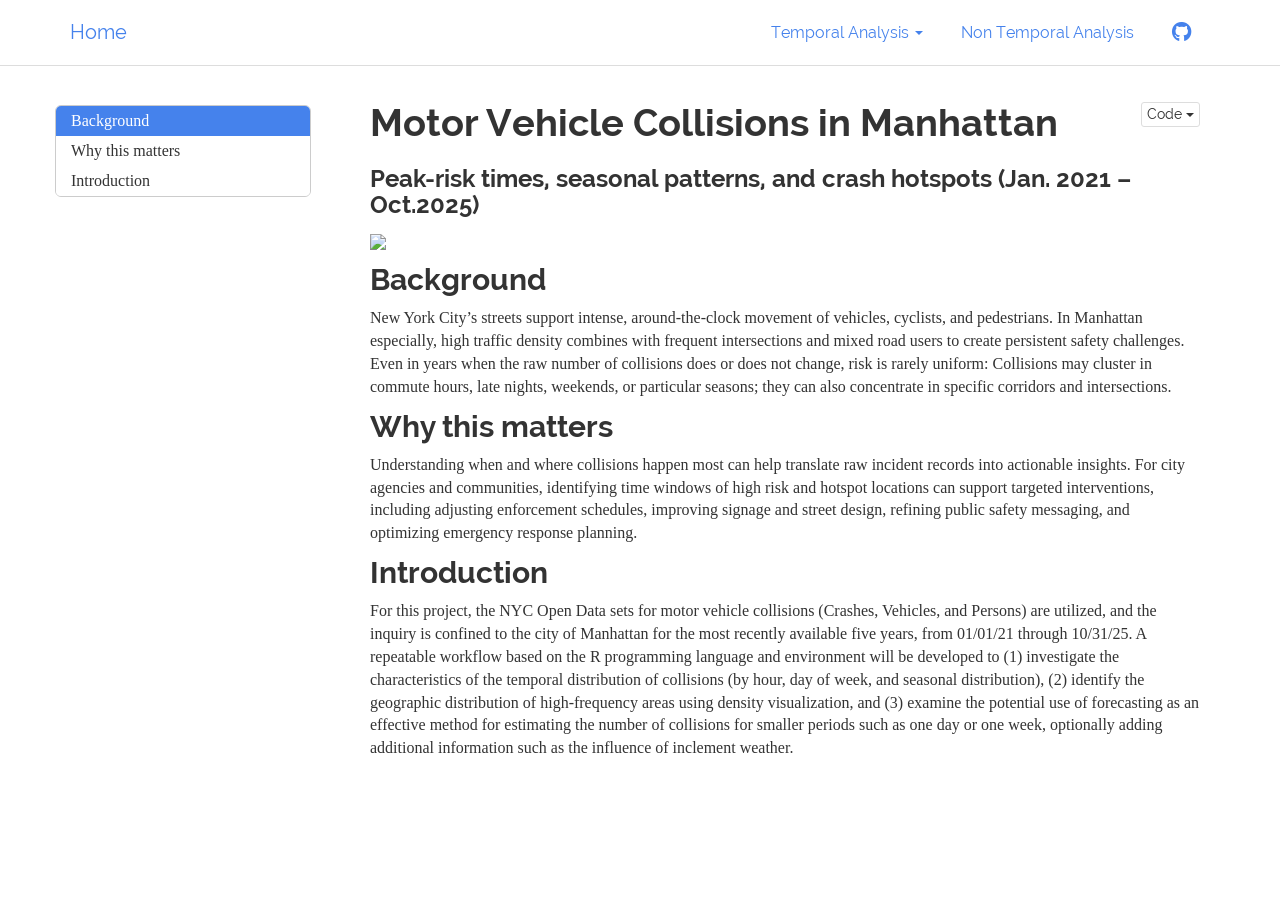
==== commit bdb380b5: "update the index page" ====
--- a/index.html
+++ b/index.html
@@ -15,12 +15,20 @@
 
 <script src="site_libs/header-attrs-2.30/header-attrs.js"></script>
 <script src="site_libs/jquery-3.6.0/jquery-3.6.0.min.js"></script>
-<meta name="viewport" content="width=device-width, initial-scale=1, shrink-to-fit=no" />
-<link href="site_libs/bootstrap-5.3.1/bootstrap.min.css" rel="stylesheet" />
-<script src="site_libs/bootstrap-5.3.1/bootstrap.bundle.min.js"></script>
-<script src="site_libs/bs3compat-0.9.0/transition.js"></script>
-<script src="site_libs/bs3compat-0.9.0/tabs.js"></script>
-<script src="site_libs/bs3compat-0.9.0/bs3compat.js"></script>
+<meta name="viewport" content="width=device-width, initial-scale=1" />
+<link href="site_libs/bootstrap-3.3.5/css/readable.min.css" rel="stylesheet" />
+<script src="site_libs/bootstrap-3.3.5/js/bootstrap.min.js"></script>
+<script src="site_libs/bootstrap-3.3.5/shim/html5shiv.min.js"></script>
+<script src="site_libs/bootstrap-3.3.5/shim/respond.min.js"></script>
+<style>h1 {font-size: 34px;}
+       h1.title {font-size: 38px;}
+       h2 {font-size: 30px;}
+       h3 {font-size: 24px;}
+       h4 {font-size: 18px;}
+       h5 {font-size: 16px;}
+       h6 {font-size: 12px;}
+       code {color: inherit; background-color: rgba(0, 0, 0, 0.04);}
+       pre:not([class]) { background-color: white }</style>
 <script src="site_libs/jqueryui-1.13.2/jquery-ui.min.js"></script>
 <link href="site_libs/tocify-1.9.1/jquery.tocify.css" rel="stylesheet" />
 <script src="site_libs/tocify-1.9.1/jquery.tocify.js"></script>
@@ -372,8 +380,43 @@
 
 
 <p><img
-src="https://media1.giphy.com/media/v1.Y2lkPTc5MGI3NjExc25oaGNuY3o0YjdieDgzaGV4bnl2MGRneXc2Z2RiNjhlZmdqMHR3ciZlcD12MV9pbnRlcm5hbF9naWZfYnlfaWQmY3Q9Zw/l2JdTgoRHDCDsrEuk/giphy.gif" />
-# Introduction</p>
+src="https://media1.giphy.com/media/v1.Y2lkPTc5MGI3NjExc25oaGNuY3o0YjdieDgzaGV4bnl2MGRneXc2Z2RiNjhlZmdqMHR3ciZlcD12MV9pbnRlcm5hbF9naWZfYnlfaWQmY3Q9Zw/l2JdTgoRHDCDsrEuk/giphy.gif" /></p>
+<div id="background" class="section level2">
+<h2>Background</h2>
+<p>New York City’s streets support intense, around-the-clock movement of
+vehicles, cyclists, and pedestrians. In Manhattan especially, high
+traffic density combines with frequent intersections and mixed road
+users to create persistent safety challenges. Even in years when the raw
+number of collisions does or does not change, risk is rarely uniform:
+Collisions may cluster in commute hours, late nights, weekends, or
+particular seasons; they can also concentrate in specific corridors and
+intersections.</p>
+</div>
+<div id="why-this-matters" class="section level2">
+<h2>Why this matters</h2>
+<p>Understanding when and where collisions happen most can help
+translate raw incident records into actionable insights. For city
+agencies and communities, identifying time windows of high risk and
+hotspot locations can support targeted interventions, including
+adjusting enforcement schedules, improving signage and street design,
+refining public safety messaging, and optimizing emergency response
+planning.</p>
+</div>
+<div id="introduction" class="section level2">
+<h2>Introduction</h2>
+<p>For this project, the NYC Open Data sets for motor vehicle collisions
+(Crashes, Vehicles, and Persons) are utilized, and the inquiry is
+confined to the city of Manhattan for the most recently available five
+years, from 01/01/21 through 10/31/25. A repeatable workflow based on
+the R programming language and environment will be developed to (1)
+investigate the characteristics of the temporal distribution of
+collisions (by hour, day of week, and seasonal distribution), (2)
+identify the geographic distribution of high-frequency areas using
+density visualization, and (3) examine the potential use of forecasting
+as an effective method for estimating the number of collisions for
+smaller periods such as one day or one week, optionally adding
+additional information such as the influence of inclement weather.</p>
+</div>
 
 
 
--- a/site_libs/bootstrap-3.3.5/css/readable.min.css
+++ b/site_libs/bootstrap-3.3.5/css/readable.min.css
@@ -0,0 +1,24 @@
+@font-face {
+  font-family: 'Raleway';
+  font-style: normal;
+  font-weight: 400;
+  src: url(fonts/Raleway.ttf) format('truetype');
+}
+@font-face {
+  font-family: 'Raleway';
+  font-style: normal;
+  font-weight: 700;
+  src: url(fonts/RalewayBold.ttf) format('truetype');
+}
+
+/*!
+ * bootswatch v3.3.6
+ * Homepage: http://bootswatch.com
+ * Copyright 2012-2015 Thomas Park
+ * Licensed under MIT
+ * Based on Bootstrap
+*//*!
+ * Bootstrap v3.3.6 (http://getbootstrap.com)
+ * Copyright 2011-2015 Twitter, Inc.
+ * Licensed under MIT (https://github.com/twbs/bootstrap/blob/master/LICENSE)
+ *//*! normalize.css v3.0.3 | MIT License | github.com/necolas/normalize.css */html{font-family:sans-serif;-ms-text-size-adjust:100%;-webkit-text-size-adjust:100%}body{margin:0}article,aside,details,figcaption,figure,footer,header,hgroup,main,menu,nav,section,summary{display:block}audio,canvas,progress,video{display:inline-block;vertical-align:baseline}audio:not([controls]){display:none;height:0}[hidden],template{display:none}a{background-color:transparent}a:active,a:hover{outline:0}abbr[title]{border-bottom:1px dotted}b,strong{font-weight:bold}dfn{font-style:italic}h1{font-size:2em;margin:0.67em 0}mark{background:#ff0;color:#000}small{font-size:80%}sub,sup{font-size:75%;line-height:0;position:relative;vertical-align:baseline}sup{top:-0.5em}sub{bottom:-0.25em}img{border:0}svg:not(:root){overflow:hidden}figure{margin:1em 40px}hr{-webkit-box-sizing:content-box;-moz-box-sizing:content-box;box-sizing:content-box;height:0}pre{overflow:auto}code,kbd,pre,samp{font-family:monospace, monospace;font-size:1em}button,input,optgroup,select,textarea{color:inherit;font:inherit;margin:0}button{overflow:visible}button,select{text-transform:none}button,html input[type="button"],input[type="reset"],input[type="submit"]{-webkit-appearance:button;cursor:pointer}button[disabled],html input[disabled]{cursor:default}button::-moz-focus-inner,input::-moz-focus-inner{border:0;padding:0}input{line-height:normal}input[type="checkbox"],input[type="radio"]{-webkit-box-sizing:border-box;-moz-box-sizing:border-box;box-sizing:border-box;padding:0}input[type="number"]::-webkit-inner-spin-button,input[type="number"]::-webkit-outer-spin-button{height:auto}input[type="search"]{-webkit-appearance:textfield;-webkit-box-sizing:content-box;-moz-box-sizing:content-box;box-sizing:content-box}input[type="search"]::-webkit-search-cancel-button,input[type="search"]::-webkit-search-decoration{-webkit-appearance:none}fieldset{border:1px solid #c0c0c0;margin:0 2px;padding:0.35em 0.625em 0.75em}legend{border:0;padding:0}textarea{overflow:auto}optgroup{font-weight:bold}table{border-collapse:collapse;border-spacing:0}td,th{padding:0}/*! Source: https://github.com/h5bp/html5-boilerplate/blob/master/src/css/main.css */@media print{*,*:before,*:after{background:transparent !important;color:#000 !important;-webkit-box-shadow:none !important;box-shadow:none !important;text-shadow:none !important}a,a:visited{text-decoration:underline}a[href]:after{content:" (" attr(href) ")"}abbr[title]:after{content:" (" attr(title) ")"}a[href^="#"]:after,a[href^="javascript:"]:after{content:""}pre,blockquote{border:1px solid #999;page-break-inside:avoid}thead{display:table-header-group}tr,img{page-break-inside:avoid}img{max-width:100% !important}p,h2,h3{orphans:3;widows:3}h2,h3{page-break-after:avoid}.navbar{display:none}.btn>.caret,.dropup>.btn>.caret{border-top-color:#000 !important}.label{border:1px solid #000}.table{border-collapse:collapse !important}.table td,.table th{background-color:#fff !important}.table-bordered th,.table-bordered td{border:1px solid #ddd !important}}@font-face{font-family:'Glyphicons Halflings';src:url('../fonts/glyphicons-halflings-regular.eot');src:url('../fonts/glyphicons-halflings-regular.eot?#iefix') format('embedded-opentype'),url('../fonts/glyphicons-halflings-regular.woff') format('woff'),url('../fonts/glyphicons-halflings-regular.ttf') format('truetype'),url('../fonts/glyphicons-halflings-regular.svg#glyphicons_halflingsregular') format('svg')}.glyphicon{position:relative;top:1px;display:inline-block;font-family:'Glyphicons Halflings';font-style:normal;font-weight:normal;line-height:1;-webkit-font-smoothing:antialiased;-moz-osx-font-smoothing:grayscale}.glyphicon-asterisk:before{content:"\002a"}.glyphicon-plus:before{content:"\002b"}.glyphicon-euro:before,.glyphicon-eur:before{content:"\20ac"}.glyphicon-minus:before{content:"\2212"}.glyphicon-cloud:before{content:"\2601"}.glyphicon-envelope:before{content:"\2709"}.glyphicon-pencil:before{content:"\270f"}.glyphicon-glass:before{content:"\e001"}.glyphicon-music:before{content:"\e002"}.glyphicon-search:before{content:"\e003"}.glyphicon-heart:before{content:"\e005"}.glyphicon-star:before{content:"\e006"}.glyphicon-star-empty:before{content:"\e007"}.glyphicon-user:before{content:"\e008"}.glyphicon-film:before{content:"\e009"}.glyphicon-th-large:before{content:"\e010"}.glyphicon-th:before{content:"\e011"}.glyphicon-th-list:before{content:"\e012"}.glyphicon-ok:before{content:"\e013"}.glyphicon-remove:before{content:"\e014"}.glyphicon-zoom-in:before{content:"\e015"}.glyphicon-zoom-out:before{content:"\e016"}.glyphicon-off:before{content:"\e017"}.glyphicon-signal:before{content:"\e018"}.glyphicon-cog:before{content:"\e019"}.glyphicon-trash:before{content:"\e020"}.glyphicon-home:before{content:"\e021"}.glyphicon-file:before{content:"\e022"}.glyphicon-time:before{content:"\e023"}.glyphicon-road:before{content:"\e024"}.glyphicon-download-alt:before{content:"\e025"}.glyphicon-download:before{content:"\e026"}.glyphicon-upload:before{content:"\e027"}.glyphicon-inbox:before{content:"\e028"}.glyphicon-play-circle:before{content:"\e029"}.glyphicon-repeat:before{content:"\e030"}.glyphicon-refresh:before{content:"\e031"}.glyphicon-list-alt:before{content:"\e032"}.glyphicon-lock:before{content:"\e033"}.glyphicon-flag:before{content:"\e034"}.glyphicon-headphones:before{content:"\e035"}.glyphicon-volume-off:before{content:"\e036"}.glyphicon-volume-down:before{content:"\e037"}.glyphicon-volume-up:before{content:"\e038"}.glyphicon-qrcode:before{content:"\e039"}.glyphicon-barcode:before{content:"\e040"}.glyphicon-tag:before{content:"\e041"}.glyphicon-tags:before{content:"\e042"}.glyphicon-book:before{content:"\e043"}.glyphicon-bookmark:before{content:"\e044"}.glyphicon-print:before{content:"\e045"}.glyphicon-camera:before{content:"\e046"}.glyphicon-font:before{content:"\e047"}.glyphicon-bold:before{content:"\e048"}.glyphicon-italic:before{content:"\e049"}.glyphicon-text-height:before{content:"\e050"}.glyphicon-text-width:before{content:"\e051"}.glyphicon-align-left:before{content:"\e052"}.glyphicon-align-center:before{content:"\e053"}.glyphicon-align-right:before{content:"\e054"}.glyphicon-align-justify:before{content:"\e055"}.glyphicon-list:before{content:"\e056"}.glyphicon-indent-left:before{content:"\e057"}.glyphicon-indent-right:before{content:"\e058"}.glyphicon-facetime-video:before{content:"\e059"}.glyphicon-picture:before{content:"\e060"}.glyphicon-map-marker:before{content:"\e062"}.glyphicon-adjust:before{content:"\e063"}.glyphicon-tint:before{content:"\e064"}.glyphicon-edit:before{content:"\e065"}.glyphicon-share:before{content:"\e066"}.glyphicon-check:before{content:"\e067"}.glyphicon-move:before{content:"\e068"}.glyphicon-step-backward:before{content:"\e069"}.glyphicon-fast-backward:before{content:"\e070"}.glyphicon-backward:before{content:"\e071"}.glyphicon-play:before{content:"\e072"}.glyphicon-pause:before{content:"\e073"}.glyphicon-stop:before{content:"\e074"}.glyphicon-forward:before{content:"\e075"}.glyphicon-fast-forward:before{content:"\e076"}.glyphicon-step-forward:before{content:"\e077"}.glyphicon-eject:before{content:"\e078"}.glyphicon-chevron-left:before{content:"\e079"}.glyphicon-chevron-right:before{content:"\e080"}.glyphicon-plus-sign:before{content:"\e081"}.glyphicon-minus-sign:before{content:"\e082"}.glyphicon-remove-sign:before{content:"\e083"}.glyphicon-ok-sign:before{content:"\e084"}.glyphicon-question-sign:before{content:"\e085"}.glyphicon-info-sign:before{content:"\e086"}.glyphicon-screenshot:before{content:"\e087"}.glyphicon-remove-circle:before{content:"\e088"}.glyphicon-ok-circle:before{content:"\e089"}.glyphicon-ban-circle:before{content:"\e090"}.glyphicon-arrow-left:before{content:"\e091"}.glyphicon-arrow-right:before{content:"\e092"}.glyphicon-arrow-up:before{content:"\e093"}.glyphicon-arrow-down:before{content:"\e094"}.glyphicon-share-alt:before{content:"\e095"}.glyphicon-resize-full:before{content:"\e096"}.glyphicon-resize-small:before{content:"\e097"}.glyphicon-exclamation-sign:before{content:"\e101"}.glyphicon-gift:before{content:"\e102"}.glyphicon-leaf:before{content:"\e103"}.glyphicon-fire:before{content:"\e104"}.glyphicon-eye-open:before{content:"\e105"}.glyphicon-eye-close:before{content:"\e106"}.glyphicon-warning-sign:before{content:"\e107"}.glyphicon-plane:before{content:"\e108"}.glyphicon-calendar:before{content:"\e109"}.glyphicon-random:before{content:"\e110"}.glyphicon-comment:before{content:"\e111"}.glyphicon-magnet:before{content:"\e112"}.glyphicon-chevron-up:before{content:"\e113"}.glyphicon-chevron-down:before{content:"\e114"}.glyphicon-retweet:before{content:"\e115"}.glyphicon-shopping-cart:before{content:"\e116"}.glyphicon-folder-close:before{content:"\e117"}.glyphicon-folder-open:before{content:"\e118"}.glyphicon-resize-vertical:before{content:"\e119"}.glyphicon-resize-horizontal:before{content:"\e120"}.glyphicon-hdd:before{content:"\e121"}.glyphicon-bullhorn:before{content:"\e122"}.glyphicon-bell:before{content:"\e123"}.glyphicon-certificate:before{content:"\e124"}.glyphicon-thumbs-up:before{content:"\e125"}.glyphicon-thumbs-down:before{content:"\e126"}.glyphicon-hand-right:before{content:"\e127"}.glyphicon-hand-left:before{content:"\e128"}.glyphicon-hand-up:before{content:"\e129"}.glyphicon-hand-down:before{content:"\e130"}.glyphicon-circle-arrow-right:before{content:"\e131"}.glyphicon-circle-arrow-left:before{content:"\e132"}.glyphicon-circle-arrow-up:before{content:"\e133"}.glyphicon-circle-arrow-down:before{content:"\e134"}.glyphicon-globe:before{content:"\e135"}.glyphicon-wrench:before{content:"\e136"}.glyphicon-tasks:before{content:"\e137"}.glyphicon-filter:before{content:"\e138"}.glyphicon-briefcase:before{content:"\e139"}.glyphicon-fullscreen:before{content:"\e140"}.glyphicon-dashboard:before{content:"\e141"}.glyphicon-paperclip:before{content:"\e142"}.glyphicon-heart-empty:before{content:"\e143"}.glyphicon-link:before{content:"\e144"}.glyphicon-phone:before{content:"\e145"}.glyphicon-pushpin:before{content:"\e146"}.glyphicon-usd:before{content:"\e148"}.glyphicon-gbp:before{content:"\e149"}.glyphicon-sort:before{content:"\e150"}.glyphicon-sort-by-alphabet:before{content:"\e151"}.glyphicon-sort-by-alphabet-alt:before{content:"\e152"}.glyphicon-sort-by-order:before{content:"\e153"}.glyphicon-sort-by-order-alt:before{content:"\e154"}.glyphicon-sort-by-attributes:before{content:"\e155"}.glyphicon-sort-by-attributes-alt:before{content:"\e156"}.glyphicon-unchecked:before{content:"\e157"}.glyphicon-expand:before{content:"\e158"}.glyphicon-collapse-down:before{content:"\e159"}.glyphicon-collapse-up:before{content:"\e160"}.glyphicon-log-in:before{content:"\e161"}.glyphicon-flash:before{content:"\e162"}.glyphicon-log-out:before{content:"\e163"}.glyphicon-new-window:before{content:"\e164"}.glyphicon-record:before{content:"\e165"}.glyphicon-save:before{content:"\e166"}.glyphicon-open:before{content:"\e167"}.glyphicon-saved:before{content:"\e168"}.glyphicon-import:before{content:"\e169"}.glyphicon-export:before{content:"\e170"}.glyphicon-send:before{content:"\e171"}.glyphicon-floppy-disk:before{content:"\e172"}.glyphicon-floppy-saved:before{content:"\e173"}.glyphicon-floppy-remove:before{content:"\e174"}.glyphicon-floppy-save:before{content:"\e175"}.glyphicon-floppy-open:before{content:"\e176"}.glyphicon-credit-card:before{content:"\e177"}.glyphicon-transfer:before{content:"\e178"}.glyphicon-cutlery:before{content:"\e179"}.glyphicon-header:before{content:"\e180"}.glyphicon-compressed:before{content:"\e181"}.glyphicon-earphone:before{content:"\e182"}.glyphicon-phone-alt:before{content:"\e183"}.glyphicon-tower:before{content:"\e184"}.glyphicon-stats:before{content:"\e185"}.glyphicon-sd-video:before{content:"\e186"}.glyphicon-hd-video:before{content:"\e187"}.glyphicon-subtitles:before{content:"\e188"}.glyphicon-sound-stereo:before{content:"\e189"}.glyphicon-sound-dolby:before{content:"\e190"}.glyphicon-sound-5-1:before{content:"\e191"}.glyphicon-sound-6-1:before{content:"\e192"}.glyphicon-sound-7-1:before{content:"\e193"}.glyphicon-copyright-mark:before{content:"\e194"}.glyphicon-registration-mark:before{content:"\e195"}.glyphicon-cloud-download:before{content:"\e197"}.glyphicon-cloud-upload:before{content:"\e198"}.glyphicon-tree-conifer:before{content:"\e199"}.glyphicon-tree-deciduous:before{content:"\e200"}.glyphicon-cd:before{content:"\e201"}.glyphicon-save-file:before{content:"\e202"}.glyphicon-open-file:before{content:"\e203"}.glyphicon-level-up:before{content:"\e204"}.glyphicon-copy:before{content:"\e205"}.glyphicon-paste:before{content:"\e206"}.glyphicon-alert:before{content:"\e209"}.glyphicon-equalizer:before{content:"\e210"}.glyphicon-king:before{content:"\e211"}.glyphicon-queen:before{content:"\e212"}.glyphicon-pawn:before{content:"\e213"}.glyphicon-bishop:before{content:"\e214"}.glyphicon-knight:before{content:"\e215"}.glyphicon-baby-formula:before{content:"\e216"}.glyphicon-tent:before{content:"\26fa"}.glyphicon-blackboard:before{content:"\e218"}.glyphicon-bed:before{content:"\e219"}.glyphicon-apple:before{content:"\f8ff"}.glyphicon-erase:before{content:"\e221"}.glyphicon-hourglass:before{content:"\231b"}.glyphicon-lamp:before{content:"\e223"}.glyphicon-duplicate:before{content:"\e224"}.glyphicon-piggy-bank:before{content:"\e225"}.glyphicon-scissors:before{content:"\e226"}.glyphicon-bitcoin:before{content:"\e227"}.glyphicon-btc:before{content:"\e227"}.glyphicon-xbt:before{content:"\e227"}.glyphicon-yen:before{content:"\00a5"}.glyphicon-jpy:before{content:"\00a5"}.glyphicon-ruble:before{content:"\20bd"}.glyphicon-rub:before{content:"\20bd"}.glyphicon-scale:before{content:"\e230"}.glyphicon-ice-lolly:before{content:"\e231"}.glyphicon-ice-lolly-tasted:before{content:"\e232"}.glyphicon-education:before{content:"\e233"}.glyphicon-option-horizontal:before{content:"\e234"}.glyphicon-option-vertical:before{content:"\e235"}.glyphicon-menu-hamburger:before{content:"\e236"}.glyphicon-modal-window:before{content:"\e237"}.glyphicon-oil:before{content:"\e238"}.glyphicon-grain:before{content:"\e239"}.glyphicon-sunglasses:before{content:"\e240"}.glyphicon-text-size:before{content:"\e241"}.glyphicon-text-color:before{content:"\e242"}.glyphicon-text-background:before{content:"\e243"}.glyphicon-object-align-top:before{content:"\e244"}.glyphicon-object-align-bottom:before{content:"\e245"}.glyphicon-object-align-horizontal:before{content:"\e246"}.glyphicon-object-align-left:before{content:"\e247"}.glyphicon-object-align-vertical:before{content:"\e248"}.glyphicon-object-align-right:before{content:"\e249"}.glyphicon-triangle-right:before{content:"\e250"}.glyphicon-triangle-left:before{content:"\e251"}.glyphicon-triangle-bottom:before{content:"\e252"}.glyphicon-triangle-top:before{content:"\e253"}.glyphicon-console:before{content:"\e254"}.glyphicon-superscript:before{content:"\e255"}.glyphicon-subscript:before{content:"\e256"}.glyphicon-menu-left:before{content:"\e257"}.glyphicon-menu-right:before{content:"\e258"}.glyphicon-menu-down:before{content:"\e259"}.glyphicon-menu-up:before{content:"\e260"}*{-webkit-box-sizing:border-box;-moz-box-sizing:border-box;box-sizing:border-box}*:before,*:after{-webkit-box-sizing:border-box;-moz-box-sizing:border-box;box-sizing:border-box}html{font-size:10px;-webkit-tap-highlight-color:rgba(0,0,0,0)}body{font-family:Georgia,"Times New Roman",Times,serif;font-size:16px;line-height:1.42857143;color:#333333;background-color:#ffffff}input,button,select,textarea{font-family:inherit;font-size:inherit;line-height:inherit}a{color:#4582ec;text-decoration:none}a:hover,a:focus{color:#134fb8;text-decoration:underline}a:focus{outline:thin dotted;outline:5px auto -webkit-focus-ring-color;outline-offset:-2px}figure{margin:0}img{vertical-align:middle}.img-responsive,.thumbnail>img,.thumbnail a>img,.carousel-inner>.item>img,.carousel-inner>.item>a>img{display:block;max-width:100%;height:auto}.img-rounded{border-radius:6px}.img-thumbnail{padding:4px;line-height:1.42857143;background-color:#ffffff;border:1px solid #dddddd;border-radius:4px;-webkit-transition:all .2s ease-in-out;-o-transition:all .2s ease-in-out;transition:all .2s ease-in-out;display:inline-block;max-width:100%;height:auto}.img-circle{border-radius:50%}hr{margin-top:22px;margin-bottom:22px;border:0;border-top:1px solid #eeeeee}.sr-only{position:absolute;width:1px;height:1px;margin:-1px;padding:0;overflow:hidden;clip:rect(0, 0, 0, 0);border:0}.sr-only-focusable:active,.sr-only-focusable:focus{position:static;width:auto;height:auto;margin:0;overflow:visible;clip:auto}[role="button"]{cursor:pointer}h1,h2,h3,h4,h5,h6,.h1,.h2,.h3,.h4,.h5,.h6{font-family:"Raleway","Helvetica Neue",Helvetica,Arial,sans-serif;font-weight:bold;line-height:1.1;color:inherit}h1 small,h2 small,h3 small,h4 small,h5 small,h6 small,.h1 small,.h2 small,.h3 small,.h4 small,.h5 small,.h6 small,h1 .small,h2 .small,h3 .small,h4 .small,h5 .small,h6 .small,.h1 .small,.h2 .small,.h3 .small,.h4 .small,.h5 .small,.h6 .small{font-weight:normal;line-height:1;color:#b3b3b3}h1,.h1,h2,.h2,h3,.h3{margin-top:22px;margin-bottom:11px}h1 small,.h1 small,h2 small,.h2 small,h3 small,.h3 small,h1 .small,.h1 .small,h2 .small,.h2 .small,h3 .small,.h3 .small{font-size:65%}h4,.h4,h5,.h5,h6,.h6{margin-top:11px;margin-bottom:11px}h4 small,.h4 small,h5 small,.h5 small,h6 small,.h6 small,h4 .small,.h4 .small,h5 .small,.h5 .small,h6 .small,.h6 .small{font-size:75%}h1,.h1{font-size:41px}h2,.h2{font-size:34px}h3,.h3{font-size:28px}h4,.h4{font-size:20px}h5,.h5{font-size:16px}h6,.h6{font-size:14px}p{margin:0 0 11px}.lead{margin-bottom:22px;font-size:18px;font-weight:300;line-height:1.4}@media (min-width:768px){.lead{font-size:24px}}small,.small{font-size:87%}mark,.mark{background-color:#fcf8e3;padding:.2em}.text-left{text-align:left}.text-right{text-align:right}.text-center{text-align:center}.text-justify{text-align:justify}.text-nowrap{white-space:nowrap}.text-lowercase{text-transform:lowercase}.text-uppercase{text-transform:uppercase}.text-capitalize{text-transform:capitalize}.text-muted{color:#b3b3b3}.text-primary{color:#4582ec}a.text-primary:hover,a.text-primary:focus{color:#1863e6}.text-success{color:#3fad46}a.text-success:hover,a.text-success:focus{color:#318837}.text-info{color:#5bc0de}a.text-info:hover,a.text-info:focus{color:#31b0d5}.text-warning{color:#f0ad4e}a.text-warning:hover,a.text-warning:focus{color:#ec971f}.text-danger{color:#d9534f}a.text-danger:hover,a.text-danger:focus{color:#c9302c}.bg-primary{color:#fff;background-color:#4582ec}a.bg-primary:hover,a.bg-primary:focus{background-color:#1863e6}.bg-success{background-color:#dff0d8}a.bg-success:hover,a.bg-success:focus{background-color:#c1e2b3}.bg-info{background-color:#d9edf7}a.bg-info:hover,a.bg-info:focus{background-color:#afd9ee}.bg-warning{background-color:#fcf8e3}a.bg-warning:hover,a.bg-warning:focus{background-color:#f7ecb5}.bg-danger{background-color:#f2dede}a.bg-danger:hover,a.bg-danger:focus{background-color:#e4b9b9}.page-header{padding-bottom:10px;margin:44px 0 22px;border-bottom:1px solid #dddddd}ul,ol{margin-top:0;margin-bottom:11px}ul ul,ol ul,ul ol,ol ol{margin-bottom:0}.list-unstyled{padding-left:0;list-style:none}.list-inline{padding-left:0;list-style:none;margin-left:-5px}.list-inline>li{display:inline-block;padding-left:5px;padding-right:5px}dl{margin-top:0;margin-bottom:22px}dt,dd{line-height:1.42857143}dt{font-weight:bold}dd{margin-left:0}@media (min-width:768px){.dl-horizontal dt{float:left;width:160px;clear:left;text-align:right;overflow:hidden;text-overflow:ellipsis;white-space:nowrap}.dl-horizontal dd{margin-left:180px}}abbr[title],abbr[data-original-title]{cursor:help;border-bottom:1px dotted #b3b3b3}.initialism{font-size:90%;text-transform:uppercase}blockquote{padding:11px 22px;margin:0 0 22px;font-size:20px;border-left:5px solid #4582ec}blockquote p:last-child,blockquote ul:last-child,blockquote ol:last-child{margin-bottom:0}blockquote footer,blockquote small,blockquote .small{display:block;font-size:80%;line-height:1.42857143;color:#333333}blockquote footer:before,blockquote small:before,blockquote .small:before{content:'\2014 \00A0'}.blockquote-reverse,blockquote.pull-right{padding-right:15px;padding-left:0;border-right:5px solid #4582ec;border-left:0;text-align:right}.blockquote-reverse footer:before,blockquote.pull-right footer:before,.blockquote-reverse small:before,blockquote.pull-right small:before,.blockquote-reverse .small:before,blockquote.pull-right .small:before{content:''}.blockquote-reverse footer:after,blockquote.pull-right footer:after,.blockquote-reverse small:after,blockquote.pull-right small:after,.blockquote-reverse .small:after,blockquote.pull-right .small:after{content:'\00A0 \2014'}address{margin-bottom:22px;font-style:normal;line-height:1.42857143}code,kbd,pre,samp{font-family:monospace}code{padding:2px 4px;font-size:90%;color:#c7254e;background-color:#f9f2f4;border-radius:4px}kbd{padding:2px 4px;font-size:90%;color:#ffffff;background-color:#333333;border-radius:3px;-webkit-box-shadow:inset 0 -1px 0 rgba(0,0,0,0.25);box-shadow:inset 0 -1px 0 rgba(0,0,0,0.25)}kbd kbd{padding:0;font-size:100%;font-weight:bold;-webkit-box-shadow:none;box-shadow:none}pre{display:block;padding:10.5px;margin:0 0 11px;font-size:15px;line-height:1.42857143;word-break:break-all;word-wrap:break-word;color:#333333;background-color:#f5f5f5;border:1px solid #cccccc;border-radius:4px}pre code{padding:0;font-size:inherit;color:inherit;white-space:pre-wrap;background-color:transparent;border-radius:0}.pre-scrollable{max-height:340px;overflow-y:scroll}.container{margin-right:auto;margin-left:auto;padding-left:15px;padding-right:15px}@media (min-width:768px){.container{width:750px}}@media (min-width:992px){.container{width:970px}}@media (min-width:1200px){.container{width:1170px}}.container-fluid{margin-right:auto;margin-left:auto;padding-left:15px;padding-right:15px}.row{margin-left:-15px;margin-right:-15px}.col-xs-1,.col-sm-1,.col-md-1,.col-lg-1,.col-xs-2,.col-sm-2,.col-md-2,.col-lg-2,.col-xs-3,.col-sm-3,.col-md-3,.col-lg-3,.col-xs-4,.col-sm-4,.col-md-4,.col-lg-4,.col-xs-5,.col-sm-5,.col-md-5,.col-lg-5,.col-xs-6,.col-sm-6,.col-md-6,.col-lg-6,.col-xs-7,.col-sm-7,.col-md-7,.col-lg-7,.col-xs-8,.col-sm-8,.col-md-8,.col-lg-8,.col-xs-9,.col-sm-9,.col-md-9,.col-lg-9,.col-xs-10,.col-sm-10,.col-md-10,.col-lg-10,.col-xs-11,.col-sm-11,.col-md-11,.col-lg-11,.col-xs-12,.col-sm-12,.col-md-12,.col-lg-12{position:relative;min-height:1px;padding-left:15px;padding-right:15px}.col-xs-1,.col-xs-2,.col-xs-3,.col-xs-4,.col-xs-5,.col-xs-6,.col-xs-7,.col-xs-8,.col-xs-9,.col-xs-10,.col-xs-11,.col-xs-12{float:left}.col-xs-12{width:100%}.col-xs-11{width:91.66666667%}.col-xs-10{width:83.33333333%}.col-xs-9{width:75%}.col-xs-8{width:66.66666667%}.col-xs-7{width:58.33333333%}.col-xs-6{width:50%}.col-xs-5{width:41.66666667%}.col-xs-4{width:33.33333333%}.col-xs-3{width:25%}.col-xs-2{width:16.66666667%}.col-xs-1{width:8.33333333%}.col-xs-pull-12{right:100%}.col-xs-pull-11{right:91.66666667%}.col-xs-pull-10{right:83.33333333%}.col-xs-pull-9{right:75%}.col-xs-pull-8{right:66.66666667%}.col-xs-pull-7{right:58.33333333%}.col-xs-pull-6{right:50%}.col-xs-pull-5{right:41.66666667%}.col-xs-pull-4{right:33.33333333%}.col-xs-pull-3{right:25%}.col-xs-pull-2{right:16.66666667%}.col-xs-pull-1{right:8.33333333%}.col-xs-pull-0{right:auto}.col-xs-push-12{left:100%}.col-xs-push-11{left:91.66666667%}.col-xs-push-10{left:83.33333333%}.col-xs-push-9{left:75%}.col-xs-push-8{left:66.66666667%}.col-xs-push-7{left:58.33333333%}.col-xs-push-6{left:50%}.col-xs-push-5{left:41.66666667%}.col-xs-push-4{left:33.33333333%}.col-xs-push-3{left:25%}.col-xs-push-2{left:16.66666667%}.col-xs-push-1{left:8.33333333%}.col-xs-push-0{left:auto}.col-xs-offset-12{margin-left:100%}.col-xs-offset-11{margin-left:91.66666667%}.col-xs-offset-10{margin-left:83.33333333%}.col-xs-offset-9{margin-left:75%}.col-xs-offset-8{margin-left:66.66666667%}.col-xs-offset-7{margin-left:58.33333333%}.col-xs-offset-6{margin-left:50%}.col-xs-offset-5{margin-left:41.66666667%}.col-xs-offset-4{margin-left:33.33333333%}.col-xs-offset-3{margin-left:25%}.col-xs-offset-2{margin-left:16.66666667%}.col-xs-offset-1{margin-left:8.33333333%}.col-xs-offset-0{margin-left:0%}@media (min-width:768px){.col-sm-1,.col-sm-2,.col-sm-3,.col-sm-4,.col-sm-5,.col-sm-6,.col-sm-7,.col-sm-8,.col-sm-9,.col-sm-10,.col-sm-11,.col-sm-12{float:left}.col-sm-12{width:100%}.col-sm-11{width:91.66666667%}.col-sm-10{width:83.33333333%}.col-sm-9{width:75%}.col-sm-8{width:66.66666667%}.col-sm-7{width:58.33333333%}.col-sm-6{width:50%}.col-sm-5{width:41.66666667%}.col-sm-4{width:33.33333333%}.col-sm-3{width:25%}.col-sm-2{width:16.66666667%}.col-sm-1{width:8.33333333%}.col-sm-pull-12{right:100%}.col-sm-pull-11{right:91.66666667%}.col-sm-pull-10{right:83.33333333%}.col-sm-pull-9{right:75%}.col-sm-pull-8{right:66.66666667%}.col-sm-pull-7{right:58.33333333%}.col-sm-pull-6{right:50%}.col-sm-pull-5{right:41.66666667%}.col-sm-pull-4{right:33.33333333%}.col-sm-pull-3{right:25%}.col-sm-pull-2{right:16.66666667%}.col-sm-pull-1{right:8.33333333%}.col-sm-pull-0{right:auto}.col-sm-push-12{left:100%}.col-sm-push-11{left:91.66666667%}.col-sm-push-10{left:83.33333333%}.col-sm-push-9{left:75%}.col-sm-push-8{left:66.66666667%}.col-sm-push-7{left:58.33333333%}.col-sm-push-6{left:50%}.col-sm-push-5{left:41.66666667%}.col-sm-push-4{left:33.33333333%}.col-sm-push-3{left:25%}.col-sm-push-2{left:16.66666667%}.col-sm-push-1{left:8.33333333%}.col-sm-push-0{left:auto}.col-sm-offset-12{margin-left:100%}.col-sm-offset-11{margin-left:91.66666667%}.col-sm-offset-10{margin-left:83.33333333%}.col-sm-offset-9{margin-left:75%}.col-sm-offset-8{margin-left:66.66666667%}.col-sm-offset-7{margin-left:58.33333333%}.col-sm-offset-6{margin-left:50%}.col-sm-offset-5{margin-left:41.66666667%}.col-sm-offset-4{margin-left:33.33333333%}.col-sm-offset-3{margin-left:25%}.col-sm-offset-2{margin-left:16.66666667%}.col-sm-offset-1{margin-left:8.33333333%}.col-sm-offset-0{margin-left:0%}}@media (min-width:992px){.col-md-1,.col-md-2,.col-md-3,.col-md-4,.col-md-5,.col-md-6,.col-md-7,.col-md-8,.col-md-9,.col-md-10,.col-md-11,.col-md-12{float:left}.col-md-12{width:100%}.col-md-11{width:91.66666667%}.col-md-10{width:83.33333333%}.col-md-9{width:75%}.col-md-8{width:66.66666667%}.col-md-7{width:58.33333333%}.col-md-6{width:50%}.col-md-5{width:41.66666667%}.col-md-4{width:33.33333333%}.col-md-3{width:25%}.col-md-2{width:16.66666667%}.col-md-1{width:8.33333333%}.col-md-pull-12{right:100%}.col-md-pull-11{right:91.66666667%}.col-md-pull-10{right:83.33333333%}.col-md-pull-9{right:75%}.col-md-pull-8{right:66.66666667%}.col-md-pull-7{right:58.33333333%}.col-md-pull-6{right:50%}.col-md-pull-5{right:41.66666667%}.col-md-pull-4{right:33.33333333%}.col-md-pull-3{right:25%}.col-md-pull-2{right:16.66666667%}.col-md-pull-1{right:8.33333333%}.col-md-pull-0{right:auto}.col-md-push-12{left:100%}.col-md-push-11{left:91.66666667%}.col-md-push-10{left:83.33333333%}.col-md-push-9{left:75%}.col-md-push-8{left:66.66666667%}.col-md-push-7{left:58.33333333%}.col-md-push-6{left:50%}.col-md-push-5{left:41.66666667%}.col-md-push-4{left:33.33333333%}.col-md-push-3{left:25%}.col-md-push-2{left:16.66666667%}.col-md-push-1{left:8.33333333%}.col-md-push-0{left:auto}.col-md-offset-12{margin-left:100%}.col-md-offset-11{margin-left:91.66666667%}.col-md-offset-10{margin-left:83.33333333%}.col-md-offset-9{margin-left:75%}.col-md-offset-8{margin-left:66.66666667%}.col-md-offset-7{margin-left:58.33333333%}.col-md-offset-6{margin-left:50%}.col-md-offset-5{margin-left:41.66666667%}.col-md-offset-4{margin-left:33.33333333%}.col-md-offset-3{margin-left:25%}.col-md-offset-2{margin-left:16.66666667%}.col-md-offset-1{margin-left:8.33333333%}.col-md-offset-0{margin-left:0%}}@media (min-width:1200px){.col-lg-1,.col-lg-2,.col-lg-3,.col-lg-4,.col-lg-5,.col-lg-6,.col-lg-7,.col-lg-8,.col-lg-9,.col-lg-10,.col-lg-11,.col-lg-12{float:left}.col-lg-12{width:100%}.col-lg-11{width:91.66666667%}.col-lg-10{width:83.33333333%}.col-lg-9{width:75%}.col-lg-8{width:66.66666667%}.col-lg-7{width:58.33333333%}.col-lg-6{width:50%}.col-lg-5{width:41.66666667%}.col-lg-4{width:33.33333333%}.col-lg-3{width:25%}.col-lg-2{width:16.66666667%}.col-lg-1{width:8.33333333%}.col-lg-pull-12{right:100%}.col-lg-pull-11{right:91.66666667%}.col-lg-pull-10{right:83.33333333%}.col-lg-pull-9{right:75%}.col-lg-pull-8{right:66.66666667%}.col-lg-pull-7{right:58.33333333%}.col-lg-pull-6{right:50%}.col-lg-pull-5{right:41.66666667%}.col-lg-pull-4{right:33.33333333%}.col-lg-pull-3{right:25%}.col-lg-pull-2{right:16.66666667%}.col-lg-pull-1{right:8.33333333%}.col-lg-pull-0{right:auto}.col-lg-push-12{left:100%}.col-lg-push-11{left:91.66666667%}.col-lg-push-10{left:83.33333333%}.col-lg-push-9{left:75%}.col-lg-push-8{left:66.66666667%}.col-lg-push-7{left:58.33333333%}.col-lg-push-6{left:50%}.col-lg-push-5{left:41.66666667%}.col-lg-push-4{left:33.33333333%}.col-lg-push-3{left:25%}.col-lg-push-2{left:16.66666667%}.col-lg-push-1{left:8.33333333%}.col-lg-push-0{left:auto}.col-lg-offset-12{margin-left:100%}.col-lg-offset-11{margin-left:91.66666667%}.col-lg-offset-10{margin-left:83.33333333%}.col-lg-offset-9{margin-left:75%}.col-lg-offset-8{margin-left:66.66666667%}.col-lg-offset-7{margin-left:58.33333333%}.col-lg-offset-6{margin-left:50%}.col-lg-offset-5{margin-left:41.66666667%}.col-lg-offset-4{margin-left:33.33333333%}.col-lg-offset-3{margin-left:25%}.col-lg-offset-2{margin-left:16.66666667%}.col-lg-offset-1{margin-left:8.33333333%}.col-lg-offset-0{margin-left:0%}}table{background-color:transparent}caption{padding-top:8px;padding-bottom:8px;color:#b3b3b3;text-align:left}th{}.table{width:100%;max-width:100%;margin-bottom:22px}.table>thead>tr>th,.table>tbody>tr>th,.table>tfoot>tr>th,.table>thead>tr>td,.table>tbody>tr>td,.table>tfoot>tr>td{padding:8px;line-height:1.42857143;vertical-align:top;border-top:1px solid #dddddd}.table>thead>tr>th{vertical-align:bottom;border-bottom:2px solid #dddddd}.table>caption+thead>tr:first-child>th,.table>colgroup+thead>tr:first-child>th,.table>thead:first-child>tr:first-child>th,.table>caption+thead>tr:first-child>td,.table>colgroup+thead>tr:first-child>td,.table>thead:first-child>tr:first-child>td{border-top:0}.table>tbody+tbody{border-top:2px solid #dddddd}.table .table{background-color:#ffffff}.table-condensed>thead>tr>th,.table-condensed>tbody>tr>th,.table-condensed>tfoot>tr>th,.table-condensed>thead>tr>td,.table-condensed>tbody>tr>td,.table-condensed>tfoot>tr>td{padding:5px}.table-bordered{border:1px solid #dddddd}.table-bordered>thead>tr>th,.table-bordered>tbody>tr>th,.table-bordered>tfoot>tr>th,.table-bordered>thead>tr>td,.table-bordered>tbody>tr>td,.table-bordered>tfoot>tr>td{border:1px solid #dddddd}.table-bordered>thead>tr>th,.table-bordered>thead>tr>td{border-bottom-width:2px}.table-striped>tbody>tr:nth-of-type(odd){background-color:#f9f9f9}.table-hover>tbody>tr:hover{background-color:#f5f5f5}table col[class*="col-"]{position:static;float:none;display:table-column}table td[class*="col-"],table th[class*="col-"]{position:static;float:none;display:table-cell}.table>thead>tr>td.active,.table>tbody>tr>td.active,.table>tfoot>tr>td.active,.table>thead>tr>th.active,.table>tbody>tr>th.active,.table>tfoot>tr>th.active,.table>thead>tr.active>td,.table>tbody>tr.active>td,.table>tfoot>tr.active>td,.table>thead>tr.active>th,.table>tbody>tr.active>th,.table>tfoot>tr.active>th{background-color:#f5f5f5}.table-hover>tbody>tr>td.active:hover,.table-hover>tbody>tr>th.active:hover,.table-hover>tbody>tr.active:hover>td,.table-hover>tbody>tr:hover>.active,.table-hover>tbody>tr.active:hover>th{background-color:#e8e8e8}.table>thead>tr>td.success,.table>tbody>tr>td.success,.table>tfoot>tr>td.success,.table>thead>tr>th.success,.table>tbody>tr>th.success,.table>tfoot>tr>th.success,.table>thead>tr.success>td,.table>tbody>tr.success>td,.table>tfoot>tr.success>td,.table>thead>tr.success>th,.table>tbody>tr.success>th,.table>tfoot>tr.success>th{background-color:#dff0d8}.table-hover>tbody>tr>td.success:hover,.table-hover>tbody>tr>th.success:hover,.table-hover>tbody>tr.success:hover>td,.table-hover>tbody>tr:hover>.success,.table-hover>tbody>tr.success:hover>th{background-color:#d0e9c6}.table>thead>tr>td.info,.table>tbody>tr>td.info,.table>tfoot>tr>td.info,.table>thead>tr>th.info,.table>tbody>tr>th.info,.table>tfoot>tr>th.info,.table>thead>tr.info>td,.table>tbody>tr.info>td,.table>tfoot>tr.info>td,.table>thead>tr.info>th,.table>tbody>tr.info>th,.table>tfoot>tr.info>th{background-color:#d9edf7}.table-hover>tbody>tr>td.info:hover,.table-hover>tbody>tr>th.info:hover,.table-hover>tbody>tr.info:hover>td,.table-hover>tbody>tr:hover>.info,.table-hover>tbody>tr.info:hover>th{background-color:#c4e3f3}.table>thead>tr>td.warning,.table>tbody>tr>td.warning,.table>tfoot>tr>td.warning,.table>thead>tr>th.warning,.table>tbody>tr>th.warning,.table>tfoot>tr>th.warning,.table>thead>tr.warning>td,.table>tbody>tr.warning>td,.table>tfoot>tr.warning>td,.table>thead>tr.warning>th,.table>tbody>tr.warning>th,.table>tfoot>tr.warning>th{background-color:#fcf8e3}.table-hover>tbody>tr>td.warning:hover,.table-hover>tbody>tr>th.warning:hover,.table-hover>tbody>tr.warning:hover>td,.table-hover>tbody>tr:hover>.warning,.table-hover>tbody>tr.warning:hover>th{background-color:#faf2cc}.table>thead>tr>td.danger,.table>tbody>tr>td.danger,.table>tfoot>tr>td.danger,.table>thead>tr>th.danger,.table>tbody>tr>th.danger,.table>tfoot>tr>th.danger,.table>thead>tr.danger>td,.table>tbody>tr.danger>td,.table>tfoot>tr.danger>td,.table>thead>tr.danger>th,.table>tbody>tr.danger>th,.table>tfoot>tr.danger>th{background-color:#f2dede}.table-hover>tbody>tr>td.danger:hover,.table-hover>tbody>tr>th.danger:hover,.table-hover>tbody>tr.danger:hover>td,.table-hover>tbody>tr:hover>.danger,.table-hover>tbody>tr.danger:hover>th{background-color:#ebcccc}.table-responsive{overflow-x:auto;min-height:0.01%}@media screen and (max-width:767px){.table-responsive{width:100%;margin-bottom:16.5px;overflow-y:hidden;-ms-overflow-style:-ms-autohiding-scrollbar;border:1px solid #dddddd}.table-responsive>.table{margin-bottom:0}.table-responsive>.table>thead>tr>th,.table-responsive>.table>tbody>tr>th,.table-responsive>.table>tfoot>tr>th,.table-responsive>.table>thead>tr>td,.table-responsive>.table>tbody>tr>td,.table-responsive>.table>tfoot>tr>td{white-space:nowrap}.table-responsive>.table-bordered{border:0}.table-responsive>.table-bordered>thead>tr>th:first-child,.table-responsive>.table-bordered>tbody>tr>th:first-child,.table-responsive>.table-bordered>tfoot>tr>th:first-child,.table-responsive>.table-bordered>thead>tr>td:first-child,.table-responsive>.table-bordered>tbody>tr>td:first-child,.table-responsive>.table-bordered>tfoot>tr>td:first-child{border-left:0}.table-responsive>.table-bordered>thead>tr>th:last-child,.table-responsive>.table-bordered>tbody>tr>th:last-child,.table-responsive>.table-bordered>tfoot>tr>th:last-child,.table-responsive>.table-bordered>thead>tr>td:last-child,.table-responsive>.table-bordered>tbody>tr>td:last-child,.table-responsive>.table-bordered>tfoot>tr>td:last-child{border-right:0}.table-responsive>.table-bordered>tbody>tr:last-child>th,.table-responsive>.table-bordered>tfoot>tr:last-child>th,.table-responsive>.table-bordered>tbody>tr:last-child>td,.table-responsive>.table-bordered>tfoot>tr:last-child>td{border-bottom:0}}fieldset{padding:0;margin:0;border:0;min-width:0}legend{display:block;width:100%;padding:0;margin-bottom:22px;font-size:24px;line-height:inherit;color:#333333;border:0;border-bottom:1px solid #e5e5e5}label{display:inline-block;max-width:100%;margin-bottom:5px;font-weight:bold}input[type="search"]{-webkit-box-sizing:border-box;-moz-box-sizing:border-box;box-sizing:border-box}input[type="radio"],input[type="checkbox"]{margin:4px 0 0;margin-top:1px \9;line-height:normal}input[type="file"]{display:block}input[type="range"]{display:block;width:100%}select[multiple],select[size]{height:auto}input[type="file"]:focus,input[type="radio"]:focus,input[type="checkbox"]:focus{outline:thin dotted;outline:5px auto -webkit-focus-ring-color;outline-offset:-2px}output{display:block;padding-top:9px;font-size:16px;line-height:1.42857143;color:#333333}.form-control{display:block;width:100%;height:40px;padding:8px 12px;font-size:16px;line-height:1.42857143;color:#333333;background-color:#ffffff;background-image:none;border:1px solid #dddddd;border-radius:4px;-webkit-box-shadow:inset 0 1px 1px rgba(0,0,0,0.075);box-shadow:inset 0 1px 1px rgba(0,0,0,0.075);-webkit-transition:border-color ease-in-out .15s,-webkit-box-shadow ease-in-out .15s;-o-transition:border-color ease-in-out .15s,box-shadow ease-in-out .15s;transition:border-color ease-in-out .15s,box-shadow ease-in-out .15s}.form-control:focus{border-color:#66afe9;outline:0;-webkit-box-shadow:inset 0 1px 1px rgba(0,0,0,0.075),0 0 8px rgba(102,175,233,0.6);box-shadow:inset 0 1px 1px rgba(0,0,0,0.075),0 0 8px rgba(102,175,233,0.6)}.form-control::-moz-placeholder{color:#b3b3b3;opacity:1}.form-control:-ms-input-placeholder{color:#b3b3b3}.form-control::-webkit-input-placeholder{color:#b3b3b3}.form-control::-ms-expand{border:0;background-color:transparent}.form-control[disabled],.form-control[readonly],fieldset[disabled] .form-control{background-color:#eeeeee;opacity:1}.form-control[disabled],fieldset[disabled] .form-control{cursor:not-allowed}textarea.form-control{height:auto}input[type="search"]{-webkit-appearance:none}@media screen and (-webkit-min-device-pixel-ratio:0){input[type="date"].form-control,input[type="time"].form-control,input[type="datetime-local"].form-control,input[type="month"].form-control{line-height:40px}input[type="date"].input-sm,input[type="time"].input-sm,input[type="datetime-local"].input-sm,input[type="month"].input-sm,.input-group-sm input[type="date"],.input-group-sm input[type="time"],.input-group-sm input[type="datetime-local"],.input-group-sm input[type="month"]{line-height:33px}input[type="date"].input-lg,input[type="time"].input-lg,input[type="datetime-local"].input-lg,input[type="month"].input-lg,.input-group-lg input[type="date"],.input-group-lg input[type="time"],.input-group-lg input[type="datetime-local"],.input-group-lg input[type="month"]{line-height:57px}}.form-group{margin-bottom:15px}.radio,.checkbox{position:relative;display:block;margin-top:10px;margin-bottom:10px}.radio label,.checkbox label{min-height:22px;padding-left:20px;margin-bottom:0;font-weight:normal;cursor:pointer}.radio input[type="radio"],.radio-inline input[type="radio"],.checkbox input[type="checkbox"],.checkbox-inline input[type="checkbox"]{position:absolute;margin-left:-20px;margin-top:4px \9}.radio+.radio,.checkbox+.checkbox{margin-top:-5px}.radio-inline,.checkbox-inline{position:relative;display:inline-block;padding-left:20px;margin-bottom:0;vertical-align:middle;font-weight:normal;cursor:pointer}.radio-inline+.radio-inline,.checkbox-inline+.checkbox-inline{margin-top:0;margin-left:10px}input[type="radio"][disabled],input[type="checkbox"][disabled],input[type="radio"].disabled,input[type="checkbox"].disabled,fieldset[disabled] input[type="radio"],fieldset[disabled] input[type="checkbox"]{cursor:not-allowed}.radio-inline.disabled,.checkbox-inline.disabled,fieldset[disabled] .radio-inline,fieldset[disabled] .checkbox-inline{cursor:not-allowed}.radio.disabled label,.checkbox.disabled label,fieldset[disabled] .radio label,fieldset[disabled] .checkbox label{cursor:not-allowed}.form-control-static{padding-top:9px;padding-bottom:9px;margin-bottom:0;min-height:38px}.form-control-static.input-lg,.form-control-static.input-sm{padding-left:0;padding-right:0}.input-sm{height:33px;padding:5px 10px;font-size:14px;line-height:1.5;border-radius:3px}select.input-sm{height:33px;line-height:33px}textarea.input-sm,select[multiple].input-sm{height:auto}.form-group-sm .form-control{height:33px;padding:5px 10px;font-size:14px;line-height:1.5;border-radius:3px}.form-group-sm select.form-control{height:33px;line-height:33px}.form-group-sm textarea.form-control,.form-group-sm select[multiple].form-control{height:auto}.form-group-sm .form-control-static{height:33px;min-height:36px;padding:6px 10px;font-size:14px;line-height:1.5}.input-lg{height:57px;padding:14px 16px;font-size:20px;line-height:1.3333333;border-radius:6px}select.input-lg{height:57px;line-height:57px}textarea.input-lg,select[multiple].input-lg{height:auto}.form-group-lg .form-control{height:57px;padding:14px 16px;font-size:20px;line-height:1.3333333;border-radius:6px}.form-group-lg select.form-control{height:57px;line-height:57px}.form-group-lg textarea.form-control,.form-group-lg select[multiple].form-control{height:auto}.form-group-lg .form-control-static{height:57px;min-height:42px;padding:15px 16px;font-size:20px;line-height:1.3333333}.has-feedback{position:relative}.has-feedback .form-control{padding-right:50px}.form-control-feedback{position:absolute;top:0;right:0;z-index:2;display:block;width:40px;height:40px;line-height:40px;text-align:center;pointer-events:none}.input-lg+.form-control-feedback,.input-group-lg+.form-control-feedback,.form-group-lg .form-control+.form-control-feedback{width:57px;height:57px;line-height:57px}.input-sm+.form-control-feedback,.input-group-sm+.form-control-feedback,.form-group-sm .form-control+.form-control-feedback{width:33px;height:33px;line-height:33px}.has-success .help-block,.has-success .control-label,.has-success .radio,.has-success .checkbox,.has-success .radio-inline,.has-success .checkbox-inline,.has-success.radio label,.has-success.checkbox label,.has-success.radio-inline label,.has-success.checkbox-inline label{color:#3fad46}.has-success .form-control{border-color:#3fad46;-webkit-box-shadow:inset 0 1px 1px rgba(0,0,0,0.075);box-shadow:inset 0 1px 1px rgba(0,0,0,0.075)}.has-success .form-control:focus{border-color:#318837;-webkit-box-shadow:inset 0 1px 1px rgba(0,0,0,0.075),0 0 6px #81d186;box-shadow:inset 0 1px 1px rgba(0,0,0,0.075),0 0 6px #81d186}.has-success .input-group-addon{color:#3fad46;border-color:#3fad46;background-color:#dff0d8}.has-success .form-control-feedback{color:#3fad46}.has-warning .help-block,.has-warning .control-label,.has-warning .radio,.has-warning .checkbox,.has-warning .radio-inline,.has-warning .checkbox-inline,.has-warning.radio label,.has-warning.checkbox label,.has-warning.radio-inline label,.has-warning.checkbox-inline label{color:#f0ad4e}.has-warning .form-control{border-color:#f0ad4e;-webkit-box-shadow:inset 0 1px 1px rgba(0,0,0,0.075);box-shadow:inset 0 1px 1px rgba(0,0,0,0.075)}.has-warning .form-control:focus{border-color:#ec971f;-webkit-box-shadow:inset 0 1px 1px rgba(0,0,0,0.075),0 0 6px #f8d9ac;box-shadow:inset 0 1px 1px rgba(0,0,0,0.075),0 0 6px #f8d9ac}.has-warning .input-group-addon{color:#f0ad4e;border-color:#f0ad4e;background-color:#fcf8e3}.has-warning .form-control-feedback{color:#f0ad4e}.has-error .help-block,.has-error .control-label,.has-error .radio,.has-error .checkbox,.has-error .radio-inline,.has-error .checkbox-inline,.has-error.radio label,.has-error.checkbox label,.has-error.radio-inline label,.has-error.checkbox-inline label{color:#d9534f}.has-error .form-control{border-color:#d9534f;-webkit-box-shadow:inset 0 1px 1px rgba(0,0,0,0.075);box-shadow:inset 0 1px 1px rgba(0,0,0,0.075)}.has-error .form-control:focus{border-color:#c9302c;-webkit-box-shadow:inset 0 1px 1px rgba(0,0,0,0.075),0 0 6px #eba5a3;box-shadow:inset 0 1px 1px rgba(0,0,0,0.075),0 0 6px #eba5a3}.has-error .input-group-addon{color:#d9534f;border-color:#d9534f;background-color:#f2dede}.has-error .form-control-feedback{color:#d9534f}.has-feedback label~.form-control-feedback{top:27px}.has-feedback label.sr-only~.form-control-feedback{top:0}.help-block{display:block;margin-top:5px;margin-bottom:10px;color:#737373}@media (min-width:768px){.form-inline .form-group{display:inline-block;margin-bottom:0;vertical-align:middle}.form-inline .form-control{display:inline-block;width:auto;vertical-align:middle}.form-inline .form-control-static{display:inline-block}.form-inline .input-group{display:inline-table;vertical-align:middle}.form-inline .input-group .input-group-addon,.form-inline .input-group .input-group-btn,.form-inline .input-group .form-control{width:auto}.form-inline .input-group>.form-control{width:100%}.form-inline .control-label{margin-bottom:0;vertical-align:middle}.form-inline .radio,.form-inline .checkbox{display:inline-block;margin-top:0;margin-bottom:0;vertical-align:middle}.form-inline .radio label,.form-inline .checkbox label{padding-left:0}.form-inline .radio input[type="radio"],.form-inline .checkbox input[type="checkbox"]{position:relative;margin-left:0}.form-inline .has-feedback .form-control-feedback{top:0}}.form-horizontal .radio,.form-horizontal .checkbox,.form-horizontal .radio-inline,.form-horizontal .checkbox-inline{margin-top:0;margin-bottom:0;padding-top:9px}.form-horizontal .radio,.form-horizontal .checkbox{min-height:31px}.form-horizontal .form-group{margin-left:-15px;margin-right:-15px}@media (min-width:768px){.form-horizontal .control-label{text-align:right;margin-bottom:0;padding-top:9px}}.form-horizontal .has-feedback .form-control-feedback{right:15px}@media (min-width:768px){.form-horizontal .form-group-lg .control-label{padding-top:15px;font-size:20px}}@media (min-width:768px){.form-horizontal .form-group-sm .control-label{padding-top:6px;font-size:14px}}.btn{display:inline-block;margin-bottom:0;font-weight:normal;text-align:center;vertical-align:middle;-ms-touch-action:manipulation;touch-action:manipulation;cursor:pointer;background-image:none;border:1px solid transparent;white-space:nowrap;padding:8px 12px;font-size:16px;line-height:1.42857143;border-radius:4px;-webkit-user-select:none;-moz-user-select:none;-ms-user-select:none;user-select:none}.btn:focus,.btn:active:focus,.btn.active:focus,.btn.focus,.btn:active.focus,.btn.active.focus{outline:thin dotted;outline:5px auto -webkit-focus-ring-color;outline-offset:-2px}.btn:hover,.btn:focus,.btn.focus{color:#333333;text-decoration:none}.btn:active,.btn.active{outline:0;background-image:none;-webkit-box-shadow:inset 0 3px 5px rgba(0,0,0,0.125);box-shadow:inset 0 3px 5px rgba(0,0,0,0.125)}.btn.disabled,.btn[disabled],fieldset[disabled] .btn{cursor:not-allowed;opacity:0.65;filter:alpha(opacity=65);-webkit-box-shadow:none;box-shadow:none}a.btn.disabled,fieldset[disabled] a.btn{pointer-events:none}.btn-default{color:#333333;background-color:#ffffff;border-color:#dddddd}.btn-default:focus,.btn-default.focus{color:#333333;background-color:#e6e6e6;border-color:#9d9d9d}.btn-default:hover{color:#333333;background-color:#e6e6e6;border-color:#bebebe}.btn-default:active,.btn-default.active,.open>.dropdown-toggle.btn-default{color:#333333;background-color:#e6e6e6;border-color:#bebebe}.btn-default:active:hover,.btn-default.active:hover,.open>.dropdown-toggle.btn-default:hover,.btn-default:active:focus,.btn-default.active:focus,.open>.dropdown-toggle.btn-default:focus,.btn-default:active.focus,.btn-default.active.focus,.open>.dropdown-toggle.btn-default.focus{color:#333333;background-color:#d4d4d4;border-color:#9d9d9d}.btn-default:active,.btn-default.active,.open>.dropdown-toggle.btn-default{background-image:none}.btn-default.disabled:hover,.btn-default[disabled]:hover,fieldset[disabled] .btn-default:hover,.btn-default.disabled:focus,.btn-default[disabled]:focus,fieldset[disabled] .btn-default:focus,.btn-default.disabled.focus,.btn-default[disabled].focus,fieldset[disabled] .btn-default.focus{background-color:#ffffff;border-color:#dddddd}.btn-default .badge{color:#ffffff;background-color:#333333}.btn-primary{color:#ffffff;background-color:#4582ec;border-color:#4582ec}.btn-primary:focus,.btn-primary.focus{color:#ffffff;background-color:#1863e6;border-color:#1045a1}.btn-primary:hover{color:#ffffff;background-color:#1863e6;border-color:#175fdd}.btn-primary:active,.btn-primary.active,.open>.dropdown-toggle.btn-primary{color:#ffffff;background-color:#1863e6;border-color:#175fdd}.btn-primary:active:hover,.btn-primary.active:hover,.open>.dropdown-toggle.btn-primary:hover,.btn-primary:active:focus,.btn-primary.active:focus,.open>.dropdown-toggle.btn-primary:focus,.btn-primary:active.focus,.btn-primary.active.focus,.open>.dropdown-toggle.btn-primary.focus{color:#ffffff;background-color:#1455c6;border-color:#1045a1}.btn-primary:active,.btn-primary.active,.open>.dropdown-toggle.btn-primary{background-image:none}.btn-primary.disabled:hover,.btn-primary[disabled]:hover,fieldset[disabled] .btn-primary:hover,.btn-primary.disabled:focus,.btn-primary[disabled]:focus,fieldset[disabled] .btn-primary:focus,.btn-primary.disabled.focus,.btn-primary[disabled].focus,fieldset[disabled] .btn-primary.focus{background-color:#4582ec;border-color:#4582ec}.btn-primary .badge{color:#4582ec;background-color:#ffffff}.btn-success{color:#ffffff;background-color:#3fad46;border-color:#3fad46}.btn-success:focus,.btn-success.focus{color:#ffffff;background-color:#318837;border-color:#1d5020}.btn-success:hover{color:#ffffff;background-color:#318837;border-color:#2f8034}.btn-success:active,.btn-success.active,.open>.dropdown-toggle.btn-success{color:#ffffff;background-color:#318837;border-color:#2f8034}.btn-success:active:hover,.btn-success.active:hover,.open>.dropdown-toggle.btn-success:hover,.btn-success:active:focus,.btn-success.active:focus,.open>.dropdown-toggle.btn-success:focus,.btn-success:active.focus,.btn-success.active.focus,.open>.dropdown-toggle.btn-success.focus{color:#ffffff;background-color:#286d2c;border-color:#1d5020}.btn-success:active,.btn-success.active,.open>.dropdown-toggle.btn-success{background-image:none}.btn-success.disabled:hover,.btn-success[disabled]:hover,fieldset[disabled] .btn-success:hover,.btn-success.disabled:focus,.btn-success[disabled]:focus,fieldset[disabled] .btn-success:focus,.btn-success.disabled.focus,.btn-success[disabled].focus,fieldset[disabled] .btn-success.focus{background-color:#3fad46;border-color:#3fad46}.btn-success .badge{color:#3fad46;background-color:#ffffff}.btn-info{color:#ffffff;background-color:#5bc0de;border-color:#5bc0de}.btn-info:focus,.btn-info.focus{color:#ffffff;background-color:#31b0d5;border-color:#1f7e9a}.btn-info:hover{color:#ffffff;background-color:#31b0d5;border-color:#2aabd2}.btn-info:active,.btn-info.active,.open>.dropdown-toggle.btn-info{color:#ffffff;background-color:#31b0d5;border-color:#2aabd2}.btn-info:active:hover,.btn-info.active:hover,.open>.dropdown-toggle.btn-info:hover,.btn-info:active:focus,.btn-info.active:focus,.open>.dropdown-toggle.btn-info:focus,.btn-info:active.focus,.btn-info.active.focus,.open>.dropdown-toggle.btn-info.focus{color:#ffffff;background-color:#269abc;border-color:#1f7e9a}.btn-info:active,.btn-info.active,.open>.dropdown-toggle.btn-info{background-image:none}.btn-info.disabled:hover,.btn-info[disabled]:hover,fieldset[disabled] .btn-info:hover,.btn-info.disabled:focus,.btn-info[disabled]:focus,fieldset[disabled] .btn-info:focus,.btn-info.disabled.focus,.btn-info[disabled].focus,fieldset[disabled] .btn-info.focus{background-color:#5bc0de;border-color:#5bc0de}.btn-info .badge{color:#5bc0de;background-color:#ffffff}.btn-warning{color:#ffffff;background-color:#f0ad4e;border-color:#f0ad4e}.btn-warning:focus,.btn-warning.focus{color:#ffffff;background-color:#ec971f;border-color:#b06d0f}.btn-warning:hover{color:#ffffff;background-color:#ec971f;border-color:#eb9316}.btn-warning:active,.btn-warning.active,.open>.dropdown-toggle.btn-warning{color:#ffffff;background-color:#ec971f;border-color:#eb9316}.btn-warning:active:hover,.btn-warning.active:hover,.open>.dropdown-toggle.btn-warning:hover,.btn-warning:active:focus,.btn-warning.active:focus,.open>.dropdown-toggle.btn-warning:focus,.btn-warning:active.focus,.btn-warning.active.focus,.open>.dropdown-toggle.btn-warning.focus{color:#ffffff;background-color:#d58512;border-color:#b06d0f}.btn-warning:active,.btn-warning.active,.open>.dropdown-toggle.btn-warning{background-image:none}.btn-warning.disabled:hover,.btn-warning[disabled]:hover,fieldset[disabled] .btn-warning:hover,.btn-warning.disabled:focus,.btn-warning[disabled]:focus,fieldset[disabled] .btn-warning:focus,.btn-warning.disabled.focus,.btn-warning[disabled].focus,fieldset[disabled] .btn-warning.focus{background-color:#f0ad4e;border-color:#f0ad4e}.btn-warning .badge{color:#f0ad4e;background-color:#ffffff}.btn-danger{color:#ffffff;background-color:#d9534f;border-color:#d9534f}.btn-danger:focus,.btn-danger.focus{color:#ffffff;background-color:#c9302c;border-color:#8b211e}.btn-danger:hover{color:#ffffff;background-color:#c9302c;border-color:#c12e2a}.btn-danger:active,.btn-danger.active,.open>.dropdown-toggle.btn-danger{color:#ffffff;background-color:#c9302c;border-color:#c12e2a}.btn-danger:active:hover,.btn-danger.active:hover,.open>.dropdown-toggle.btn-danger:hover,.btn-danger:active:focus,.btn-danger.active:focus,.open>.dropdown-toggle.btn-danger:focus,.btn-danger:active.focus,.btn-danger.active.focus,.open>.dropdown-toggle.btn-danger.focus{color:#ffffff;background-color:#ac2925;border-color:#8b211e}.btn-danger:active,.btn-danger.active,.open>.dropdown-toggle.btn-danger{background-image:none}.btn-danger.disabled:hover,.btn-danger[disabled]:hover,fieldset[disabled] .btn-danger:hover,.btn-danger.disabled:focus,.btn-danger[disabled]:focus,fieldset[disabled] .btn-danger:focus,.btn-danger.disabled.focus,.btn-danger[disabled].focus,fieldset[disabled] .btn-danger.focus{background-color:#d9534f;border-color:#d9534f}.btn-danger .badge{color:#d9534f;background-color:#ffffff}.btn-link{color:#4582ec;font-weight:normal;border-radius:0}.btn-link,.btn-link:active,.btn-link.active,.btn-link[disabled],fieldset[disabled] .btn-link{background-color:transparent;-webkit-box-shadow:none;box-shadow:none}.btn-link,.btn-link:hover,.btn-link:focus,.btn-link:active{border-color:transparent}.btn-link:hover,.btn-link:focus{color:#134fb8;text-decoration:underline;background-color:transparent}.btn-link[disabled]:hover,fieldset[disabled] .btn-link:hover,.btn-link[disabled]:focus,fieldset[disabled] .btn-link:focus{color:#b3b3b3;text-decoration:none}.btn-lg,.btn-group-lg>.btn{padding:14px 16px;font-size:20px;line-height:1.3333333;border-radius:6px}.btn-sm,.btn-group-sm>.btn{padding:5px 10px;font-size:14px;line-height:1.5;border-radius:3px}.btn-xs,.btn-group-xs>.btn{padding:1px 5px;font-size:14px;line-height:1.5;border-radius:3px}.btn-block{display:block;width:100%}.btn-block+.btn-block{margin-top:5px}input[type="submit"].btn-block,input[type="reset"].btn-block,input[type="button"].btn-block{width:100%}.fade{opacity:0;-webkit-transition:opacity 0.15s linear;-o-transition:opacity 0.15s linear;transition:opacity 0.15s linear}.fade.in{opacity:1}.collapse{display:none}.collapse.in{display:block}tr.collapse.in{display:table-row}tbody.collapse.in{display:table-row-group}.collapsing{position:relative;height:0;overflow:hidden;-webkit-transition-property:height, visibility;-o-transition-property:height, visibility;transition-property:height, visibility;-webkit-transition-duration:0.35s;-o-transition-duration:0.35s;transition-duration:0.35s;-webkit-transition-timing-function:ease;-o-transition-timing-function:ease;transition-timing-function:ease}.caret{display:inline-block;width:0;height:0;margin-left:2px;vertical-align:middle;border-top:4px dashed;border-top:4px solid \9;border-right:4px solid transparent;border-left:4px solid transparent}.dropup,.dropdown{position:relative}.dropdown-toggle:focus{outline:0}.dropdown-menu{position:absolute;top:100%;left:0;z-index:1000;display:none;float:left;min-width:160px;padding:5px 0;margin:2px 0 0;list-style:none;font-size:16px;text-align:left;background-color:#ffffff;border:1px solid #cccccc;border:1px solid rgba(0,0,0,0.15);border-radius:4px;-webkit-box-shadow:0 6px 12px rgba(0,0,0,0.175);box-shadow:0 6px 12px rgba(0,0,0,0.175);-webkit-background-clip:padding-box;background-clip:padding-box}.dropdown-menu.pull-right{right:0;left:auto}.dropdown-menu .divider{height:1px;margin:10px 0;overflow:hidden;background-color:#e5e5e5}.dropdown-menu>li>a{display:block;padding:3px 20px;clear:both;font-weight:normal;line-height:1.42857143;color:#333333;white-space:nowrap}.dropdown-menu>li>a:hover,.dropdown-menu>li>a:focus{text-decoration:none;color:#ffffff;background-color:#4582ec}.dropdown-menu>.active>a,.dropdown-menu>.active>a:hover,.dropdown-menu>.active>a:focus{color:#ffffff;text-decoration:none;outline:0;background-color:#4582ec}.dropdown-menu>.disabled>a,.dropdown-menu>.disabled>a:hover,.dropdown-menu>.disabled>a:focus{color:#b3b3b3}.dropdown-menu>.disabled>a:hover,.dropdown-menu>.disabled>a:focus{text-decoration:none;background-color:transparent;background-image:none;filter:progid:DXImageTransform.Microsoft.gradient(enabled=false);cursor:not-allowed}.open>.dropdown-menu{display:block}.open>a{outline:0}.dropdown-menu-right{left:auto;right:0}.dropdown-menu-left{left:0;right:auto}.dropdown-header{display:block;padding:3px 20px;font-size:14px;line-height:1.42857143;color:#b3b3b3;white-space:nowrap}.dropdown-backdrop{position:fixed;left:0;right:0;bottom:0;top:0;z-index:990}.pull-right>.dropdown-menu{right:0;left:auto}.dropup .caret,.navbar-fixed-bottom .dropdown .caret{border-top:0;border-bottom:4px dashed;border-bottom:4px solid \9;content:""}.dropup .dropdown-menu,.navbar-fixed-bottom .dropdown .dropdown-menu{top:auto;bottom:100%;margin-bottom:2px}@media (min-width:768px){.navbar-right .dropdown-menu{left:auto;right:0}.navbar-right .dropdown-menu-left{left:0;right:auto}}.btn-group,.btn-group-vertical{position:relative;display:inline-block;vertical-align:middle}.btn-group>.btn,.btn-group-vertical>.btn{position:relative;float:left}.btn-group>.btn:hover,.btn-group-vertical>.btn:hover,.btn-group>.btn:focus,.btn-group-vertical>.btn:focus,.btn-group>.btn:active,.btn-group-vertical>.btn:active,.btn-group>.btn.active,.btn-group-vertical>.btn.active{z-index:2}.btn-group .btn+.btn,.btn-group .btn+.btn-group,.btn-group .btn-group+.btn,.btn-group .btn-group+.btn-group{margin-left:-1px}.btn-toolbar{margin-left:-5px}.btn-toolbar .btn,.btn-toolbar .btn-group,.btn-toolbar .input-group{float:left}.btn-toolbar>.btn,.btn-toolbar>.btn-group,.btn-toolbar>.input-group{margin-left:5px}.btn-group>.btn:not(:first-child):not(:last-child):not(.dropdown-toggle){border-radius:0}.btn-group>.btn:first-child{margin-left:0}.btn-group>.btn:first-child:not(:last-child):not(.dropdown-toggle){border-bottom-right-radius:0;border-top-right-radius:0}.btn-group>.btn:last-child:not(:first-child),.btn-group>.dropdown-toggle:not(:first-child){border-bottom-left-radius:0;border-top-left-radius:0}.btn-group>.btn-group{float:left}.btn-group>.btn-group:not(:first-child):not(:last-child)>.btn{border-radius:0}.btn-group>.btn-group:first-child:not(:last-child)>.btn:last-child,.btn-group>.btn-group:first-child:not(:last-child)>.dropdown-toggle{border-bottom-right-radius:0;border-top-right-radius:0}.btn-group>.btn-group:last-child:not(:first-child)>.btn:first-child{border-bottom-left-radius:0;border-top-left-radius:0}.btn-group .dropdown-toggle:active,.btn-group.open .dropdown-toggle{outline:0}.btn-group>.btn+.dropdown-toggle{padding-left:8px;padding-right:8px}.btn-group>.btn-lg+.dropdown-toggle{padding-left:12px;padding-right:12px}.btn-group.open .dropdown-toggle{-webkit-box-shadow:inset 0 3px 5px rgba(0,0,0,0.125);box-shadow:inset 0 3px 5px rgba(0,0,0,0.125)}.btn-group.open .dropdown-toggle.btn-link{-webkit-box-shadow:none;box-shadow:none}.btn .caret{margin-left:0}.btn-lg .caret{border-width:5px 5px 0;border-bottom-width:0}.dropup .btn-lg .caret{border-width:0 5px 5px}.btn-group-vertical>.btn,.btn-group-vertical>.btn-group,.btn-group-vertical>.btn-group>.btn{display:block;float:none;width:100%;max-width:100%}.btn-group-vertical>.btn-group>.btn{float:none}.btn-group-vertical>.btn+.btn,.btn-group-vertical>.btn+.btn-group,.btn-group-vertical>.btn-group+.btn,.btn-group-vertical>.btn-group+.btn-group{margin-top:-1px;margin-left:0}.btn-group-vertical>.btn:not(:first-child):not(:last-child){border-radius:0}.btn-group-vertical>.btn:first-child:not(:last-child){border-top-right-radius:4px;border-top-left-radius:4px;border-bottom-right-radius:0;border-bottom-left-radius:0}.btn-group-vertical>.btn:last-child:not(:first-child){border-top-right-radius:0;border-top-left-radius:0;border-bottom-right-radius:4px;border-bottom-left-radius:4px}.btn-group-vertical>.btn-group:not(:first-child):not(:last-child)>.btn{border-radius:0}.btn-group-vertical>.btn-group:first-child:not(:last-child)>.btn:last-child,.btn-group-vertical>.btn-group:first-child:not(:last-child)>.dropdown-toggle{border-bottom-right-radius:0;border-bottom-left-radius:0}.btn-group-vertical>.btn-group:last-child:not(:first-child)>.btn:first-child{border-top-right-radius:0;border-top-left-radius:0}.btn-group-justified{display:table;width:100%;table-layout:fixed;border-collapse:separate}.btn-group-justified>.btn,.btn-group-justified>.btn-group{float:none;display:table-cell;width:1%}.btn-group-justified>.btn-group .btn{width:100%}.btn-group-justified>.btn-group .dropdown-menu{left:auto}[data-toggle="buttons"]>.btn input[type="radio"],[data-toggle="buttons"]>.btn-group>.btn input[type="radio"],[data-toggle="buttons"]>.btn input[type="checkbox"],[data-toggle="buttons"]>.btn-group>.btn input[type="checkbox"]{position:absolute;clip:rect(0, 0, 0, 0);pointer-events:none}.input-group{position:relative;display:table;border-collapse:separate}.input-group[class*="col-"]{float:none;padding-left:0;padding-right:0}.input-group .form-control{position:relative;z-index:2;float:left;width:100%;margin-bottom:0}.input-group .form-control:focus{z-index:3}.input-group-lg>.form-control,.input-group-lg>.input-group-addon,.input-group-lg>.input-group-btn>.btn{height:57px;padding:14px 16px;font-size:20px;line-height:1.3333333;border-radius:6px}select.input-group-lg>.form-control,select.input-group-lg>.input-group-addon,select.input-group-lg>.input-group-btn>.btn{height:57px;line-height:57px}textarea.input-group-lg>.form-control,textarea.input-group-lg>.input-group-addon,textarea.input-group-lg>.input-group-btn>.btn,select[multiple].input-group-lg>.form-control,select[multiple].input-group-lg>.input-group-addon,select[multiple].input-group-lg>.input-group-btn>.btn{height:auto}.input-group-sm>.form-control,.input-group-sm>.input-group-addon,.input-group-sm>.input-group-btn>.btn{height:33px;padding:5px 10px;font-size:14px;line-height:1.5;border-radius:3px}select.input-group-sm>.form-control,select.input-group-sm>.input-group-addon,select.input-group-sm>.input-group-btn>.btn{height:33px;line-height:33px}textarea.input-group-sm>.form-control,textarea.input-group-sm>.input-group-addon,textarea.input-group-sm>.input-group-btn>.btn,select[multiple].input-group-sm>.form-control,select[multiple].input-group-sm>.input-group-addon,select[multiple].input-group-sm>.input-group-btn>.btn{height:auto}.input-group-addon,.input-group-btn,.input-group .form-control{display:table-cell}.input-group-addon:not(:first-child):not(:last-child),.input-group-btn:not(:first-child):not(:last-child),.input-group .form-control:not(:first-child):not(:last-child){border-radius:0}.input-group-addon,.input-group-btn{width:1%;white-space:nowrap;vertical-align:middle}.input-group-addon{padding:8px 12px;font-size:16px;font-weight:normal;line-height:1;color:#333333;text-align:center;background-color:#eeeeee;border:1px solid #dddddd;border-radius:4px}.input-group-addon.input-sm{padding:5px 10px;font-size:14px;border-radius:3px}.input-group-addon.input-lg{padding:14px 16px;font-size:20px;border-radius:6px}.input-group-addon input[type="radio"],.input-group-addon input[type="checkbox"]{margin-top:0}.input-group .form-control:first-child,.input-group-addon:first-child,.input-group-btn:first-child>.btn,.input-group-btn:first-child>.btn-group>.btn,.input-group-btn:first-child>.dropdown-toggle,.input-group-btn:last-child>.btn:not(:last-child):not(.dropdown-toggle),.input-group-btn:last-child>.btn-group:not(:last-child)>.btn{border-bottom-right-radius:0;border-top-right-radius:0}.input-group-addon:first-child{border-right:0}.input-group .form-control:last-child,.input-group-addon:last-child,.input-group-btn:last-child>.btn,.input-group-btn:last-child>.btn-group>.btn,.input-group-btn:last-child>.dropdown-toggle,.input-group-btn:first-child>.btn:not(:first-child),.input-group-btn:first-child>.btn-group:not(:first-child)>.btn{border-bottom-left-radius:0;border-top-left-radius:0}.input-group-addon:last-child{border-left:0}.input-group-btn{position:relative;font-size:0;white-space:nowrap}.input-group-btn>.btn{position:relative}.input-group-btn>.btn+.btn{margin-left:-1px}.input-group-btn>.btn:hover,.input-group-btn>.btn:focus,.input-group-btn>.btn:active{z-index:2}.input-group-btn:first-child>.btn,.input-group-btn:first-child>.btn-group{margin-right:-1px}.input-group-btn:last-child>.btn,.input-group-btn:last-child>.btn-group{z-index:2;margin-left:-1px}.nav{margin-bottom:0;padding-left:0;list-style:none}.nav>li{position:relative;display:block}.nav>li>a{position:relative;display:block;padding:10px 15px}.nav>li>a:hover,.nav>li>a:focus{text-decoration:none;background-color:#eeeeee}.nav>li.disabled>a{color:#b3b3b3}.nav>li.disabled>a:hover,.nav>li.disabled>a:focus{color:#b3b3b3;text-decoration:none;background-color:transparent;cursor:not-allowed}.nav .open>a,.nav .open>a:hover,.nav .open>a:focus{background-color:#eeeeee;border-color:#4582ec}.nav .nav-divider{height:1px;margin:10px 0;overflow:hidden;background-color:#e5e5e5}.nav>li>a>img{max-width:none}.nav-tabs{border-bottom:1px solid #dddddd}.nav-tabs>li{float:left;margin-bottom:-1px}.nav-tabs>li>a{margin-right:2px;line-height:1.42857143;border:1px solid transparent;border-radius:4px 4px 0 0}.nav-tabs>li>a:hover{border-color:#eeeeee #eeeeee #dddddd}.nav-tabs>li.active>a,.nav-tabs>li.active>a:hover,.nav-tabs>li.active>a:focus{color:#555555;background-color:#ffffff;border:1px solid #dddddd;border-bottom-color:transparent;cursor:default}.nav-tabs.nav-justified{width:100%;border-bottom:0}.nav-tabs.nav-justified>li{float:none}.nav-tabs.nav-justified>li>a{text-align:center;margin-bottom:5px}.nav-tabs.nav-justified>.dropdown .dropdown-menu{top:auto;left:auto}@media (min-width:768px){.nav-tabs.nav-justified>li{display:table-cell;width:1%}.nav-tabs.nav-justified>li>a{margin-bottom:0}}.nav-tabs.nav-justified>li>a{margin-right:0;border-radius:4px}.nav-tabs.nav-justified>.active>a,.nav-tabs.nav-justified>.active>a:hover,.nav-tabs.nav-justified>.active>a:focus{border:1px solid #dddddd}@media (min-width:768px){.nav-tabs.nav-justified>li>a{border-bottom:1px solid #dddddd;border-radius:4px 4px 0 0}.nav-tabs.nav-justified>.active>a,.nav-tabs.nav-justified>.active>a:hover,.nav-tabs.nav-justified>.active>a:focus{border-bottom-color:#ffffff}}.nav-pills>li{float:left}.nav-pills>li>a{border-radius:4px}.nav-pills>li+li{margin-left:2px}.nav-pills>li.active>a,.nav-pills>li.active>a:hover,.nav-pills>li.active>a:focus{color:#ffffff;background-color:#4582ec}.nav-stacked>li{float:none}.nav-stacked>li+li{margin-top:2px;margin-left:0}.nav-justified{width:100%}.nav-justified>li{float:none}.nav-justified>li>a{text-align:center;margin-bottom:5px}.nav-justified>.dropdown .dropdown-menu{top:auto;left:auto}@media (min-width:768px){.nav-justified>li{display:table-cell;width:1%}.nav-justified>li>a{margin-bottom:0}}.nav-tabs-justified{border-bottom:0}.nav-tabs-justified>li>a{margin-right:0;border-radius:4px}.nav-tabs-justified>.active>a,.nav-tabs-justified>.active>a:hover,.nav-tabs-justified>.active>a:focus{border:1px solid #dddddd}@media (min-width:768px){.nav-tabs-justified>li>a{border-bottom:1px solid #dddddd;border-radius:4px 4px 0 0}.nav-tabs-justified>.active>a,.nav-tabs-justified>.active>a:hover,.nav-tabs-justified>.active>a:focus{border-bottom-color:#ffffff}}.tab-content>.tab-pane{display:none}.tab-content>.active{display:block}.nav-tabs .dropdown-menu{margin-top:-1px;border-top-right-radius:0;border-top-left-radius:0}.navbar{position:relative;min-height:65px;margin-bottom:22px;border:1px solid transparent}@media (min-width:768px){.navbar{border-radius:4px}}@media (min-width:768px){.navbar-header{float:left}}.navbar-collapse{overflow-x:visible;padding-right:15px;padding-left:15px;border-top:1px solid transparent;-webkit-box-shadow:inset 0 1px 0 rgba(255,255,255,0.1);box-shadow:inset 0 1px 0 rgba(255,255,255,0.1);-webkit-overflow-scrolling:touch}.navbar-collapse.in{overflow-y:auto}@media (min-width:768px){.navbar-collapse{width:auto;border-top:0;-webkit-box-shadow:none;box-shadow:none}.navbar-collapse.collapse{display:block !important;height:auto !important;padding-bottom:0;overflow:visible !important}.navbar-collapse.in{overflow-y:visible}.navbar-fixed-top .navbar-collapse,.navbar-static-top .navbar-collapse,.navbar-fixed-bottom .navbar-collapse{padding-left:0;padding-right:0}}.navbar-fixed-top .navbar-collapse,.navbar-fixed-bottom .navbar-collapse{max-height:340px}@media (max-device-width:480px) and (orientation:landscape){.navbar-fixed-top .navbar-collapse,.navbar-fixed-bottom .navbar-collapse{max-height:200px}}.container>.navbar-header,.container-fluid>.navbar-header,.container>.navbar-collapse,.container-fluid>.navbar-collapse{margin-right:-15px;margin-left:-15px}@media (min-width:768px){.container>.navbar-header,.container-fluid>.navbar-header,.container>.navbar-collapse,.container-fluid>.navbar-collapse{margin-right:0;margin-left:0}}.navbar-static-top{z-index:1000;border-width:0 0 1px}@media (min-width:768px){.navbar-static-top{border-radius:0}}.navbar-fixed-top,.navbar-fixed-bottom{position:fixed;right:0;left:0;z-index:1030}@media (min-width:768px){.navbar-fixed-top,.navbar-fixed-bottom{border-radius:0}}.navbar-fixed-top{top:0;border-width:0 0 1px}.navbar-fixed-bottom{bottom:0;margin-bottom:0;border-width:1px 0 0}.navbar-brand{float:left;padding:21.5px 15px;font-size:20px;line-height:22px;height:65px}.navbar-brand:hover,.navbar-brand:focus{text-decoration:none}.navbar-brand>img{display:block}@media (min-width:768px){.navbar>.container .navbar-brand,.navbar>.container-fluid .navbar-brand{margin-left:-15px}}.navbar-toggle{position:relative;float:right;margin-right:15px;padding:9px 10px;margin-top:15.5px;margin-bottom:15.5px;background-color:transparent;background-image:none;border:1px solid transparent;border-radius:4px}.navbar-toggle:focus{outline:0}.navbar-toggle .icon-bar{display:block;width:22px;height:2px;border-radius:1px}.navbar-toggle .icon-bar+.icon-bar{margin-top:4px}@media (min-width:768px){.navbar-toggle{display:none}}.navbar-nav{margin:10.75px -15px}.navbar-nav>li>a{padding-top:10px;padding-bottom:10px;line-height:22px}@media (max-width:767px){.navbar-nav .open .dropdown-menu{position:static;float:none;width:auto;margin-top:0;background-color:transparent;border:0;-webkit-box-shadow:none;box-shadow:none}.navbar-nav .open .dropdown-menu>li>a,.navbar-nav .open .dropdown-menu .dropdown-header{padding:5px 15px 5px 25px}.navbar-nav .open .dropdown-menu>li>a{line-height:22px}.navbar-nav .open .dropdown-menu>li>a:hover,.navbar-nav .open .dropdown-menu>li>a:focus{background-image:none}}@media (min-width:768px){.navbar-nav{float:left;margin:0}.navbar-nav>li{float:left}.navbar-nav>li>a{padding-top:21.5px;padding-bottom:21.5px}}.navbar-form{margin-left:-15px;margin-right:-15px;padding:10px 15px;border-top:1px solid transparent;border-bottom:1px solid transparent;-webkit-box-shadow:inset 0 1px 0 rgba(255,255,255,0.1),0 1px 0 rgba(255,255,255,0.1);box-shadow:inset 0 1px 0 rgba(255,255,255,0.1),0 1px 0 rgba(255,255,255,0.1);margin-top:12.5px;margin-bottom:12.5px}@media (min-width:768px){.navbar-form .form-group{display:inline-block;margin-bottom:0;vertical-align:middle}.navbar-form .form-control{display:inline-block;width:auto;vertical-align:middle}.navbar-form .form-control-static{display:inline-block}.navbar-form .input-group{display:inline-table;vertical-align:middle}.navbar-form .input-group .input-group-addon,.navbar-form .input-group .input-group-btn,.navbar-form .input-group .form-control{width:auto}.navbar-form .input-group>.form-control{width:100%}.navbar-form .control-label{margin-bottom:0;vertical-align:middle}.navbar-form .radio,.navbar-form .checkbox{display:inline-block;margin-top:0;margin-bottom:0;vertical-align:middle}.navbar-form .radio label,.navbar-form .checkbox label{padding-left:0}.navbar-form .radio input[type="radio"],.navbar-form .checkbox input[type="checkbox"]{position:relative;margin-left:0}.navbar-form .has-feedback .form-control-feedback{top:0}}@media (max-width:767px){.navbar-form .form-group{margin-bottom:5px}.navbar-form .form-group:last-child{margin-bottom:0}}@media (min-width:768px){.navbar-form{width:auto;border:0;margin-left:0;margin-right:0;padding-top:0;padding-bottom:0;-webkit-box-shadow:none;box-shadow:none}}.navbar-nav>li>.dropdown-menu{margin-top:0;border-top-right-radius:0;border-top-left-radius:0}.navbar-fixed-bottom .navbar-nav>li>.dropdown-menu{margin-bottom:0;border-top-right-radius:4px;border-top-left-radius:4px;border-bottom-right-radius:0;border-bottom-left-radius:0}.navbar-btn{margin-top:12.5px;margin-bottom:12.5px}.navbar-btn.btn-sm{margin-top:16px;margin-bottom:16px}.navbar-btn.btn-xs{margin-top:21.5px;margin-bottom:21.5px}.navbar-text{margin-top:21.5px;margin-bottom:21.5px}@media (min-width:768px){.navbar-text{float:left;margin-left:15px;margin-right:15px}}@media (min-width:768px){.navbar-left{float:left !important}.navbar-right{float:right !important;margin-right:-15px}.navbar-right~.navbar-right{margin-right:0}}.navbar-default{background-color:#ffffff;border-color:#dddddd}.navbar-default .navbar-brand{color:#4582ec}.navbar-default .navbar-brand:hover,.navbar-default .navbar-brand:focus{color:#4582ec;background-color:transparent}.navbar-default .navbar-text{color:#333333}.navbar-default .navbar-nav>li>a{color:#4582ec}.navbar-default .navbar-nav>li>a:hover,.navbar-default .navbar-nav>li>a:focus{color:#4582ec;background-color:transparent}.navbar-default .navbar-nav>.active>a,.navbar-default .navbar-nav>.active>a:hover,.navbar-default .navbar-nav>.active>a:focus{color:#4582ec;background-color:transparent}.navbar-default .navbar-nav>.disabled>a,.navbar-default .navbar-nav>.disabled>a:hover,.navbar-default .navbar-nav>.disabled>a:focus{color:#333333;background-color:transparent}.navbar-default .navbar-toggle{border-color:#dddddd}.navbar-default .navbar-toggle:hover,.navbar-default .navbar-toggle:focus{background-color:#dddddd}.navbar-default .navbar-toggle .icon-bar{background-color:#cccccc}.navbar-default .navbar-collapse,.navbar-default .navbar-form{border-color:#dddddd}.navbar-default .navbar-nav>.open>a,.navbar-default .navbar-nav>.open>a:hover,.navbar-default .navbar-nav>.open>a:focus{background-color:transparent;color:#4582ec}@media (max-width:767px){.navbar-default .navbar-nav .open .dropdown-menu>li>a{color:#4582ec}.navbar-default .navbar-nav .open .dropdown-menu>li>a:hover,.navbar-default .navbar-nav .open .dropdown-menu>li>a:focus{color:#4582ec;background-color:transparent}.navbar-default .navbar-nav .open .dropdown-menu>.active>a,.navbar-default .navbar-nav .open .dropdown-menu>.active>a:hover,.navbar-default .navbar-nav .open .dropdown-menu>.active>a:focus{color:#4582ec;background-color:transparent}.navbar-default .navbar-nav .open .dropdown-menu>.disabled>a,.navbar-default .navbar-nav .open .dropdown-menu>.disabled>a:hover,.navbar-default .navbar-nav .open .dropdown-menu>.disabled>a:focus{color:#333333;background-color:transparent}}.navbar-default .navbar-link{color:#4582ec}.navbar-default .navbar-link:hover{color:#4582ec}.navbar-default .btn-link{color:#4582ec}.navbar-default .btn-link:hover,.navbar-default .btn-link:focus{color:#4582ec}.navbar-default .btn-link[disabled]:hover,fieldset[disabled] .navbar-default .btn-link:hover,.navbar-default .btn-link[disabled]:focus,fieldset[disabled] .navbar-default .btn-link:focus{color:#333333}.navbar-inverse{background-color:#ffffff;border-color:#dddddd}.navbar-inverse .navbar-brand{color:#333333}.navbar-inverse .navbar-brand:hover,.navbar-inverse .navbar-brand:focus{color:#333333;background-color:transparent}.navbar-inverse .navbar-text{color:#333333}.navbar-inverse .navbar-nav>li>a{color:#333333}.navbar-inverse .navbar-nav>li>a:hover,.navbar-inverse .navbar-nav>li>a:focus{color:#333333;background-color:transparent}.navbar-inverse .navbar-nav>.active>a,.navbar-inverse .navbar-nav>.active>a:hover,.navbar-inverse .navbar-nav>.active>a:focus{color:#333333;background-color:transparent}.navbar-inverse .navbar-nav>.disabled>a,.navbar-inverse .navbar-nav>.disabled>a:hover,.navbar-inverse .navbar-nav>.disabled>a:focus{color:#cccccc;background-color:transparent}.navbar-inverse .navbar-toggle{border-color:#dddddd}.navbar-inverse .navbar-toggle:hover,.navbar-inverse .navbar-toggle:focus{background-color:#dddddd}.navbar-inverse .navbar-toggle .icon-bar{background-color:#cccccc}.navbar-inverse .navbar-collapse,.navbar-inverse .navbar-form{border-color:#ededed}.navbar-inverse .navbar-nav>.open>a,.navbar-inverse .navbar-nav>.open>a:hover,.navbar-inverse .navbar-nav>.open>a:focus{background-color:transparent;color:#333333}@media (max-width:767px){.navbar-inverse .navbar-nav .open .dropdown-menu>.dropdown-header{border-color:#dddddd}.navbar-inverse .navbar-nav .open .dropdown-menu .divider{background-color:#dddddd}.navbar-inverse .navbar-nav .open .dropdown-menu>li>a{color:#333333}.navbar-inverse .navbar-nav .open .dropdown-menu>li>a:hover,.navbar-inverse .navbar-nav .open .dropdown-menu>li>a:focus{color:#333333;background-color:transparent}.navbar-inverse .navbar-nav .open .dropdown-menu>.active>a,.navbar-inverse .navbar-nav .open .dropdown-menu>.active>a:hover,.navbar-inverse .navbar-nav .open .dropdown-menu>.active>a:focus{color:#333333;background-color:transparent}.navbar-inverse .navbar-nav .open .dropdown-menu>.disabled>a,.navbar-inverse .navbar-nav .open .dropdown-menu>.disabled>a:hover,.navbar-inverse .navbar-nav .open .dropdown-menu>.disabled>a:focus{color:#cccccc;background-color:transparent}}.navbar-inverse .navbar-link{color:#333333}.navbar-inverse .navbar-link:hover{color:#333333}.navbar-inverse .btn-link{color:#333333}.navbar-inverse .btn-link:hover,.navbar-inverse .btn-link:focus{color:#333333}.navbar-inverse .btn-link[disabled]:hover,fieldset[disabled] .navbar-inverse .btn-link:hover,.navbar-inverse .btn-link[disabled]:focus,fieldset[disabled] .navbar-inverse .btn-link:focus{color:#cccccc}.breadcrumb{padding:8px 15px;margin-bottom:22px;list-style:none;background-color:#f5f5f5;border-radius:4px}.breadcrumb>li{display:inline-block}.breadcrumb>li+li:before{content:"/\00a0";padding:0 5px;color:#cccccc}.breadcrumb>.active{color:#b3b3b3}.pagination{display:inline-block;padding-left:0;margin:22px 0;border-radius:4px}.pagination>li{display:inline}.pagination>li>a,.pagination>li>span{position:relative;float:left;padding:8px 12px;line-height:1.42857143;text-decoration:none;color:#333333;background-color:#ffffff;border:1px solid #dddddd;margin-left:-1px}.pagination>li:first-child>a,.pagination>li:first-child>span{margin-left:0;border-bottom-left-radius:4px;border-top-left-radius:4px}.pagination>li:last-child>a,.pagination>li:last-child>span{border-bottom-right-radius:4px;border-top-right-radius:4px}.pagination>li>a:hover,.pagination>li>span:hover,.pagination>li>a:focus,.pagination>li>span:focus{z-index:2;color:#ffffff;background-color:#4582ec;border-color:#4582ec}.pagination>.active>a,.pagination>.active>span,.pagination>.active>a:hover,.pagination>.active>span:hover,.pagination>.active>a:focus,.pagination>.active>span:focus{z-index:3;color:#ffffff;background-color:#4582ec;border-color:#4582ec;cursor:default}.pagination>.disabled>span,.pagination>.disabled>span:hover,.pagination>.disabled>span:focus,.pagination>.disabled>a,.pagination>.disabled>a:hover,.pagination>.disabled>a:focus{color:#b3b3b3;background-color:#ffffff;border-color:#dddddd;cursor:not-allowed}.pagination-lg>li>a,.pagination-lg>li>span{padding:14px 16px;font-size:20px;line-height:1.3333333}.pagination-lg>li:first-child>a,.pagination-lg>li:first-child>span{border-bottom-left-radius:6px;border-top-left-radius:6px}.pagination-lg>li:last-child>a,.pagination-lg>li:last-child>span{border-bottom-right-radius:6px;border-top-right-radius:6px}.pagination-sm>li>a,.pagination-sm>li>span{padding:5px 10px;font-size:14px;line-height:1.5}.pagination-sm>li:first-child>a,.pagination-sm>li:first-child>span{border-bottom-left-radius:3px;border-top-left-radius:3px}.pagination-sm>li:last-child>a,.pagination-sm>li:last-child>span{border-bottom-right-radius:3px;border-top-right-radius:3px}.pager{padding-left:0;margin:22px 0;list-style:none;text-align:center}.pager li{display:inline}.pager li>a,.pager li>span{display:inline-block;padding:5px 14px;background-color:#ffffff;border:1px solid #dddddd;border-radius:15px}.pager li>a:hover,.pager li>a:focus{text-decoration:none;background-color:#4582ec}.pager .next>a,.pager .next>span{float:right}.pager .previous>a,.pager .previous>span{float:left}.pager .disabled>a,.pager .disabled>a:hover,.pager .disabled>a:focus,.pager .disabled>span{color:#b3b3b3;background-color:#ffffff;cursor:not-allowed}.label{display:inline;padding:.2em .6em .3em;font-size:75%;font-weight:bold;line-height:1;color:#ffffff;text-align:center;white-space:nowrap;vertical-align:baseline;border-radius:.25em}a.label:hover,a.label:focus{color:#ffffff;text-decoration:none;cursor:pointer}.label:empty{display:none}.btn .label{position:relative;top:-1px}.label-default{background-color:#ffffff}.label-default[href]:hover,.label-default[href]:focus{background-color:#e6e6e6}.label-primary{background-color:#4582ec}.label-primary[href]:hover,.label-primary[href]:focus{background-color:#1863e6}.label-success{background-color:#3fad46}.label-success[href]:hover,.label-success[href]:focus{background-color:#318837}.label-info{background-color:#5bc0de}.label-info[href]:hover,.label-info[href]:focus{background-color:#31b0d5}.label-warning{background-color:#f0ad4e}.label-warning[href]:hover,.label-warning[href]:focus{background-color:#ec971f}.label-danger{background-color:#d9534f}.label-danger[href]:hover,.label-danger[href]:focus{background-color:#c9302c}.badge{display:inline-block;min-width:10px;padding:3px 7px;font-size:14px;font-weight:bold;color:#ffffff;line-height:1;vertical-align:middle;white-space:nowrap;text-align:center;background-color:#4582ec;border-radius:10px}.badge:empty{display:none}.btn .badge{position:relative;top:-1px}.btn-xs .badge,.btn-group-xs>.btn .badge{top:0;padding:1px 5px}a.badge:hover,a.badge:focus{color:#ffffff;text-decoration:none;cursor:pointer}.list-group-item.active>.badge,.nav-pills>.active>a>.badge{color:#4582ec;background-color:#ffffff}.list-group-item>.badge{float:right}.list-group-item>.badge+.badge{margin-right:5px}.nav-pills>li>a>.badge{margin-left:3px}.jumbotron{padding-top:30px;padding-bottom:30px;margin-bottom:30px;color:inherit;background-color:#f7f7f7}.jumbotron h1,.jumbotron .h1{color:inherit}.jumbotron p{margin-bottom:15px;font-size:24px;font-weight:200}.jumbotron>hr{border-top-color:#dedede}.container .jumbotron,.container-fluid .jumbotron{border-radius:6px;padding-left:15px;padding-right:15px}.jumbotron .container{max-width:100%}@media screen and (min-width:768px){.jumbotron{padding-top:48px;padding-bottom:48px}.container .jumbotron,.container-fluid .jumbotron{padding-left:60px;padding-right:60px}.jumbotron h1,.jumbotron .h1{font-size:72px}}.thumbnail{display:block;padding:4px;margin-bottom:22px;line-height:1.42857143;background-color:#ffffff;border:1px solid #dddddd;border-radius:4px;-webkit-transition:border .2s ease-in-out;-o-transition:border .2s ease-in-out;transition:border .2s ease-in-out}.thumbnail>img,.thumbnail a>img{margin-left:auto;margin-right:auto}a.thumbnail:hover,a.thumbnail:focus,a.thumbnail.active{border-color:#4582ec}.thumbnail .caption{padding:9px;color:#333333}.alert{padding:15px;margin-bottom:22px;border:1px solid transparent;border-radius:4px}.alert h4{margin-top:0;color:inherit}.alert .alert-link{font-weight:bold}.alert>p,.alert>ul{margin-bottom:0}.alert>p+p{margin-top:5px}.alert-dismissable,.alert-dismissible{padding-right:35px}.alert-dismissable .close,.alert-dismissible .close{position:relative;top:-2px;right:-21px;color:inherit}.alert-success{background-color:#3fad46;border-color:#3fad46;color:#ffffff}.alert-success hr{border-top-color:#389a3e}.alert-success .alert-link{color:#e6e6e6}.alert-info{background-color:#5bc0de;border-color:#5bc0de;color:#ffffff}.alert-info hr{border-top-color:#46b8da}.alert-info .alert-link{color:#e6e6e6}.alert-warning{background-color:#f0ad4e;border-color:#f0ad4e;color:#ffffff}.alert-warning hr{border-top-color:#eea236}.alert-warning .alert-link{color:#e6e6e6}.alert-danger{background-color:#d9534f;border-color:#d9534f;color:#ffffff}.alert-danger hr{border-top-color:#d43f3a}.alert-danger .alert-link{color:#e6e6e6}@-webkit-keyframes progress-bar-stripes{from{background-position:40px 0}to{background-position:0 0}}@-o-keyframes progress-bar-stripes{from{background-position:40px 0}to{background-position:0 0}}@keyframes progress-bar-stripes{from{background-position:40px 0}to{background-position:0 0}}.progress{overflow:hidden;height:22px;margin-bottom:22px;background-color:#f5f5f5;border-radius:4px;-webkit-box-shadow:inset 0 1px 2px rgba(0,0,0,0.1);box-shadow:inset 0 1px 2px rgba(0,0,0,0.1)}.progress-bar{float:left;width:0%;height:100%;font-size:14px;line-height:22px;color:#ffffff;text-align:center;background-color:#4582ec;-webkit-box-shadow:inset 0 -1px 0 rgba(0,0,0,0.15);box-shadow:inset 0 -1px 0 rgba(0,0,0,0.15);-webkit-transition:width 0.6s ease;-o-transition:width 0.6s ease;transition:width 0.6s ease}.progress-striped .progress-bar,.progress-bar-striped{background-image:-webkit-linear-gradient(45deg, rgba(255,255,255,0.15) 25%, transparent 25%, transparent 50%, rgba(255,255,255,0.15) 50%, rgba(255,255,255,0.15) 75%, transparent 75%, transparent);background-image:-o-linear-gradient(45deg, rgba(255,255,255,0.15) 25%, transparent 25%, transparent 50%, rgba(255,255,255,0.15) 50%, rgba(255,255,255,0.15) 75%, transparent 75%, transparent);background-image:linear-gradient(45deg, rgba(255,255,255,0.15) 25%, transparent 25%, transparent 50%, rgba(255,255,255,0.15) 50%, rgba(255,255,255,0.15) 75%, transparent 75%, transparent);-webkit-background-size:40px 40px;background-size:40px 40px}.progress.active .progress-bar,.progress-bar.active{-webkit-animation:progress-bar-stripes 2s linear infinite;-o-animation:progress-bar-stripes 2s linear infinite;animation:progress-bar-stripes 2s linear infinite}.progress-bar-success{background-color:#3fad46}.progress-striped .progress-bar-success{background-image:-webkit-linear-gradient(45deg, rgba(255,255,255,0.15) 25%, transparent 25%, transparent 50%, rgba(255,255,255,0.15) 50%, rgba(255,255,255,0.15) 75%, transparent 75%, transparent);background-image:-o-linear-gradient(45deg, rgba(255,255,255,0.15) 25%, transparent 25%, transparent 50%, rgba(255,255,255,0.15) 50%, rgba(255,255,255,0.15) 75%, transparent 75%, transparent);background-image:linear-gradient(45deg, rgba(255,255,255,0.15) 25%, transparent 25%, transparent 50%, rgba(255,255,255,0.15) 50%, rgba(255,255,255,0.15) 75%, transparent 75%, transparent)}.progress-bar-info{background-color:#5bc0de}.progress-striped .progress-bar-info{background-image:-webkit-linear-gradient(45deg, rgba(255,255,255,0.15) 25%, transparent 25%, transparent 50%, rgba(255,255,255,0.15) 50%, rgba(255,255,255,0.15) 75%, transparent 75%, transparent);background-image:-o-linear-gradient(45deg, rgba(255,255,255,0.15) 25%, transparent 25%, transparent 50%, rgba(255,255,255,0.15) 50%, rgba(255,255,255,0.15) 75%, transparent 75%, transparent);background-image:linear-gradient(45deg, rgba(255,255,255,0.15) 25%, transparent 25%, transparent 50%, rgba(255,255,255,0.15) 50%, rgba(255,255,255,0.15) 75%, transparent 75%, transparent)}.progress-bar-warning{background-color:#f0ad4e}.progress-striped .progress-bar-warning{background-image:-webkit-linear-gradient(45deg, rgba(255,255,255,0.15) 25%, transparent 25%, transparent 50%, rgba(255,255,255,0.15) 50%, rgba(255,255,255,0.15) 75%, transparent 75%, transparent);background-image:-o-linear-gradient(45deg, rgba(255,255,255,0.15) 25%, transparent 25%, transparent 50%, rgba(255,255,255,0.15) 50%, rgba(255,255,255,0.15) 75%, transparent 75%, transparent);background-image:linear-gradient(45deg, rgba(255,255,255,0.15) 25%, transparent 25%, transparent 50%, rgba(255,255,255,0.15) 50%, rgba(255,255,255,0.15) 75%, transparent 75%, transparent)}.progress-bar-danger{background-color:#d9534f}.progress-striped .progress-bar-danger{background-image:-webkit-linear-gradient(45deg, rgba(255,255,255,0.15) 25%, transparent 25%, transparent 50%, rgba(255,255,255,0.15) 50%, rgba(255,255,255,0.15) 75%, transparent 75%, transparent);background-image:-o-linear-gradient(45deg, rgba(255,255,255,0.15) 25%, transparent 25%, transparent 50%, rgba(255,255,255,0.15) 50%, rgba(255,255,255,0.15) 75%, transparent 75%, transparent);background-image:linear-gradient(45deg, rgba(255,255,255,0.15) 25%, transparent 25%, transparent 50%, rgba(255,255,255,0.15) 50%, rgba(255,255,255,0.15) 75%, transparent 75%, transparent)}.media{margin-top:15px}.media:first-child{margin-top:0}.media,.media-body{zoom:1;overflow:hidden}.media-body{width:10000px}.media-object{display:block}.media-object.img-thumbnail{max-width:none}.media-right,.media>.pull-right{padding-left:10px}.media-left,.media>.pull-left{padding-right:10px}.media-left,.media-right,.media-body{display:table-cell;vertical-align:top}.media-middle{vertical-align:middle}.media-bottom{vertical-align:bottom}.media-heading{margin-top:0;margin-bottom:5px}.media-list{padding-left:0;list-style:none}.list-group{margin-bottom:20px;padding-left:0}.list-group-item{position:relative;display:block;padding:10px 15px;margin-bottom:-1px;background-color:#ffffff;border:1px solid #dddddd}.list-group-item:first-child{border-top-right-radius:4px;border-top-left-radius:4px}.list-group-item:last-child{margin-bottom:0;border-bottom-right-radius:4px;border-bottom-left-radius:4px}a.list-group-item,button.list-group-item{color:#555555}a.list-group-item .list-group-item-heading,button.list-group-item .list-group-item-heading{color:#333333}a.list-group-item:hover,button.list-group-item:hover,a.list-group-item:focus,button.list-group-item:focus{text-decoration:none;color:#555555;background-color:#f5f5f5}button.list-group-item{width:100%;text-align:left}.list-group-item.disabled,.list-group-item.disabled:hover,.list-group-item.disabled:focus{background-color:#eeeeee;color:#b3b3b3;cursor:not-allowed}.list-group-item.disabled .list-group-item-heading,.list-group-item.disabled:hover .list-group-item-heading,.list-group-item.disabled:focus .list-group-item-heading{color:inherit}.list-group-item.disabled .list-group-item-text,.list-group-item.disabled:hover .list-group-item-text,.list-group-item.disabled:focus .list-group-item-text{color:#b3b3b3}.list-group-item.active,.list-group-item.active:hover,.list-group-item.active:focus{z-index:2;color:#ffffff;background-color:#4582ec;border-color:#4582ec}.list-group-item.active .list-group-item-heading,.list-group-item.active:hover .list-group-item-heading,.list-group-item.active:focus .list-group-item-heading,.list-group-item.active .list-group-item-heading>small,.list-group-item.active:hover .list-group-item-heading>small,.list-group-item.active:focus .list-group-item-heading>small,.list-group-item.active .list-group-item-heading>.small,.list-group-item.active:hover .list-group-item-heading>.small,.list-group-item.active:focus .list-group-item-heading>.small{color:inherit}.list-group-item.active .list-group-item-text,.list-group-item.active:hover .list-group-item-text,.list-group-item.active:focus .list-group-item-text{color:#fefeff}.list-group-item-success{color:#3fad46;background-color:#dff0d8}a.list-group-item-success,button.list-group-item-success{color:#3fad46}a.list-group-item-success .list-group-item-heading,button.list-group-item-success .list-group-item-heading{color:inherit}a.list-group-item-success:hover,button.list-group-item-success:hover,a.list-group-item-success:focus,button.list-group-item-success:focus{color:#3fad46;background-color:#d0e9c6}a.list-group-item-success.active,button.list-group-item-success.active,a.list-group-item-success.active:hover,button.list-group-item-success.active:hover,a.list-group-item-success.active:focus,button.list-group-item-success.active:focus{color:#fff;background-color:#3fad46;border-color:#3fad46}.list-group-item-info{color:#5bc0de;background-color:#d9edf7}a.list-group-item-info,button.list-group-item-info{color:#5bc0de}a.list-group-item-info .list-group-item-heading,button.list-group-item-info .list-group-item-heading{color:inherit}a.list-group-item-info:hover,button.list-group-item-info:hover,a.list-group-item-info:focus,button.list-group-item-info:focus{color:#5bc0de;background-color:#c4e3f3}a.list-group-item-info.active,button.list-group-item-info.active,a.list-group-item-info.active:hover,button.list-group-item-info.active:hover,a.list-group-item-info.active:focus,button.list-group-item-info.active:focus{color:#fff;background-color:#5bc0de;border-color:#5bc0de}.list-group-item-warning{color:#f0ad4e;background-color:#fcf8e3}a.list-group-item-warning,button.list-group-item-warning{color:#f0ad4e}a.list-group-item-warning .list-group-item-heading,button.list-group-item-warning .list-group-item-heading{color:inherit}a.list-group-item-warning:hover,button.list-group-item-warning:hover,a.list-group-item-warning:focus,button.list-group-item-warning:focus{color:#f0ad4e;background-color:#faf2cc}a.list-group-item-warning.active,button.list-group-item-warning.active,a.list-group-item-warning.active:hover,button.list-group-item-warning.active:hover,a.list-group-item-warning.active:focus,button.list-group-item-warning.active:focus{color:#fff;background-color:#f0ad4e;border-color:#f0ad4e}.list-group-item-danger{color:#d9534f;background-color:#f2dede}a.list-group-item-danger,button.list-group-item-danger{color:#d9534f}a.list-group-item-danger .list-group-item-heading,button.list-group-item-danger .list-group-item-heading{color:inherit}a.list-group-item-danger:hover,button.list-group-item-danger:hover,a.list-group-item-danger:focus,button.list-group-item-danger:focus{color:#d9534f;background-color:#ebcccc}a.list-group-item-danger.active,button.list-group-item-danger.active,a.list-group-item-danger.active:hover,button.list-group-item-danger.active:hover,a.list-group-item-danger.active:focus,button.list-group-item-danger.active:focus{color:#fff;background-color:#d9534f;border-color:#d9534f}.list-group-item-heading{margin-top:0;margin-bottom:5px}.list-group-item-text{margin-bottom:0;line-height:1.3}.panel{margin-bottom:22px;background-color:#ffffff;border:1px solid transparent;border-radius:4px;-webkit-box-shadow:0 1px 1px rgba(0,0,0,0.05);box-shadow:0 1px 1px rgba(0,0,0,0.05)}.panel-body{padding:15px}.panel-heading{padding:10px 15px;border-bottom:1px solid transparent;border-top-right-radius:3px;border-top-left-radius:3px}.panel-heading>.dropdown .dropdown-toggle{color:inherit}.panel-title{margin-top:0;margin-bottom:0;font-size:18px;color:inherit}.panel-title>a,.panel-title>small,.panel-title>.small,.panel-title>small>a,.panel-title>.small>a{color:inherit}.panel-footer{padding:10px 15px;background-color:#ffffff;border-top:1px solid #dddddd;border-bottom-right-radius:3px;border-bottom-left-radius:3px}.panel>.list-group,.panel>.panel-collapse>.list-group{margin-bottom:0}.panel>.list-group .list-group-item,.panel>.panel-collapse>.list-group .list-group-item{border-width:1px 0;border-radius:0}.panel>.list-group:first-child .list-group-item:first-child,.panel>.panel-collapse>.list-group:first-child .list-group-item:first-child{border-top:0;border-top-right-radius:3px;border-top-left-radius:3px}.panel>.list-group:last-child .list-group-item:last-child,.panel>.panel-collapse>.list-group:last-child .list-group-item:last-child{border-bottom:0;border-bottom-right-radius:3px;border-bottom-left-radius:3px}.panel>.panel-heading+.panel-collapse>.list-group .list-group-item:first-child{border-top-right-radius:0;border-top-left-radius:0}.panel-heading+.list-group .list-group-item:first-child{border-top-width:0}.list-group+.panel-footer{border-top-width:0}.panel>.table,.panel>.table-responsive>.table,.panel>.panel-collapse>.table{margin-bottom:0}.panel>.table caption,.panel>.table-responsive>.table caption,.panel>.panel-collapse>.table caption{padding-left:15px;padding-right:15px}.panel>.table:first-child,.panel>.table-responsive:first-child>.table:first-child{border-top-right-radius:3px;border-top-left-radius:3px}.panel>.table:first-child>thead:first-child>tr:first-child,.panel>.table-responsive:first-child>.table:first-child>thead:first-child>tr:first-child,.panel>.table:first-child>tbody:first-child>tr:first-child,.panel>.table-responsive:first-child>.table:first-child>tbody:first-child>tr:first-child{border-top-left-radius:3px;border-top-right-radius:3px}.panel>.table:first-child>thead:first-child>tr:first-child td:first-child,.panel>.table-responsive:first-child>.table:first-child>thead:first-child>tr:first-child td:first-child,.panel>.table:first-child>tbody:first-child>tr:first-child td:first-child,.panel>.table-responsive:first-child>.table:first-child>tbody:first-child>tr:first-child td:first-child,.panel>.table:first-child>thead:first-child>tr:first-child th:first-child,.panel>.table-responsive:first-child>.table:first-child>thead:first-child>tr:first-child th:first-child,.panel>.table:first-child>tbody:first-child>tr:first-child th:first-child,.panel>.table-responsive:first-child>.table:first-child>tbody:first-child>tr:first-child th:first-child{border-top-left-radius:3px}.panel>.table:first-child>thead:first-child>tr:first-child td:last-child,.panel>.table-responsive:first-child>.table:first-child>thead:first-child>tr:first-child td:last-child,.panel>.table:first-child>tbody:first-child>tr:first-child td:last-child,.panel>.table-responsive:first-child>.table:first-child>tbody:first-child>tr:first-child td:last-child,.panel>.table:first-child>thead:first-child>tr:first-child th:last-child,.panel>.table-responsive:first-child>.table:first-child>thead:first-child>tr:first-child th:last-child,.panel>.table:first-child>tbody:first-child>tr:first-child th:last-child,.panel>.table-responsive:first-child>.table:first-child>tbody:first-child>tr:first-child th:last-child{border-top-right-radius:3px}.panel>.table:last-child,.panel>.table-responsive:last-child>.table:last-child{border-bottom-right-radius:3px;border-bottom-left-radius:3px}.panel>.table:last-child>tbody:last-child>tr:last-child,.panel>.table-responsive:last-child>.table:last-child>tbody:last-child>tr:last-child,.panel>.table:last-child>tfoot:last-child>tr:last-child,.panel>.table-responsive:last-child>.table:last-child>tfoot:last-child>tr:last-child{border-bottom-left-radius:3px;border-bottom-right-radius:3px}.panel>.table:last-child>tbody:last-child>tr:last-child td:first-child,.panel>.table-responsive:last-child>.table:last-child>tbody:last-child>tr:last-child td:first-child,.panel>.table:last-child>tfoot:last-child>tr:last-child td:first-child,.panel>.table-responsive:last-child>.table:last-child>tfoot:last-child>tr:last-child td:first-child,.panel>.table:last-child>tbody:last-child>tr:last-child th:first-child,.panel>.table-responsive:last-child>.table:last-child>tbody:last-child>tr:last-child th:first-child,.panel>.table:last-child>tfoot:last-child>tr:last-child th:first-child,.panel>.table-responsive:last-child>.table:last-child>tfoot:last-child>tr:last-child th:first-child{border-bottom-left-radius:3px}.panel>.table:last-child>tbody:last-child>tr:last-child td:last-child,.panel>.table-responsive:last-child>.table:last-child>tbody:last-child>tr:last-child td:last-child,.panel>.table:last-child>tfoot:last-child>tr:last-child td:last-child,.panel>.table-responsive:last-child>.table:last-child>tfoot:last-child>tr:last-child td:last-child,.panel>.table:last-child>tbody:last-child>tr:last-child th:last-child,.panel>.table-responsive:last-child>.table:last-child>tbody:last-child>tr:last-child th:last-child,.panel>.table:last-child>tfoot:last-child>tr:last-child th:last-child,.panel>.table-responsive:last-child>.table:last-child>tfoot:last-child>tr:last-child th:last-child{border-bottom-right-radius:3px}.panel>.panel-body+.table,.panel>.panel-body+.table-responsive,.panel>.table+.panel-body,.panel>.table-responsive+.panel-body{border-top:1px solid #dddddd}.panel>.table>tbody:first-child>tr:first-child th,.panel>.table>tbody:first-child>tr:first-child td{border-top:0}.panel>.table-bordered,.panel>.table-responsive>.table-bordered{border:0}.panel>.table-bordered>thead>tr>th:first-child,.panel>.table-responsive>.table-bordered>thead>tr>th:first-child,.panel>.table-bordered>tbody>tr>th:first-child,.panel>.table-responsive>.table-bordered>tbody>tr>th:first-child,.panel>.table-bordered>tfoot>tr>th:first-child,.panel>.table-responsive>.table-bordered>tfoot>tr>th:first-child,.panel>.table-bordered>thead>tr>td:first-child,.panel>.table-responsive>.table-bordered>thead>tr>td:first-child,.panel>.table-bordered>tbody>tr>td:first-child,.panel>.table-responsive>.table-bordered>tbody>tr>td:first-child,.panel>.table-bordered>tfoot>tr>td:first-child,.panel>.table-responsive>.table-bordered>tfoot>tr>td:first-child{border-left:0}.panel>.table-bordered>thead>tr>th:last-child,.panel>.table-responsive>.table-bordered>thead>tr>th:last-child,.panel>.table-bordered>tbody>tr>th:last-child,.panel>.table-responsive>.table-bordered>tbody>tr>th:last-child,.panel>.table-bordered>tfoot>tr>th:last-child,.panel>.table-responsive>.table-bordered>tfoot>tr>th:last-child,.panel>.table-bordered>thead>tr>td:last-child,.panel>.table-responsive>.table-bordered>thead>tr>td:last-child,.panel>.table-bordered>tbody>tr>td:last-child,.panel>.table-responsive>.table-bordered>tbody>tr>td:last-child,.panel>.table-bordered>tfoot>tr>td:last-child,.panel>.table-responsive>.table-bordered>tfoot>tr>td:last-child{border-right:0}.panel>.table-bordered>thead>tr:first-child>td,.panel>.table-responsive>.table-bordered>thead>tr:first-child>td,.panel>.table-bordered>tbody>tr:first-child>td,.panel>.table-responsive>.table-bordered>tbody>tr:first-child>td,.panel>.table-bordered>thead>tr:first-child>th,.panel>.table-responsive>.table-bordered>thead>tr:first-child>th,.panel>.table-bordered>tbody>tr:first-child>th,.panel>.table-responsive>.table-bordered>tbody>tr:first-child>th{border-bottom:0}.panel>.table-bordered>tbody>tr:last-child>td,.panel>.table-responsive>.table-bordered>tbody>tr:last-child>td,.panel>.table-bordered>tfoot>tr:last-child>td,.panel>.table-responsive>.table-bordered>tfoot>tr:last-child>td,.panel>.table-bordered>tbody>tr:last-child>th,.panel>.table-responsive>.table-bordered>tbody>tr:last-child>th,.panel>.table-bordered>tfoot>tr:last-child>th,.panel>.table-responsive>.table-bordered>tfoot>tr:last-child>th{border-bottom:0}.panel>.table-responsive{border:0;margin-bottom:0}.panel-group{margin-bottom:22px}.panel-group .panel{margin-bottom:0;border-radius:4px}.panel-group .panel+.panel{margin-top:5px}.panel-group .panel-heading{border-bottom:0}.panel-group .panel-heading+.panel-collapse>.panel-body,.panel-group .panel-heading+.panel-collapse>.list-group{border-top:1px solid #dddddd}.panel-group .panel-footer{border-top:0}.panel-group .panel-footer+.panel-collapse .panel-body{border-bottom:1px solid #dddddd}.panel-default{border-color:#dddddd}.panel-default>.panel-heading{color:#333333;background-color:#f5f5f5;border-color:#dddddd}.panel-default>.panel-heading+.panel-collapse>.panel-body{border-top-color:#dddddd}.panel-default>.panel-heading .badge{color:#f5f5f5;background-color:#333333}.panel-default>.panel-footer+.panel-collapse>.panel-body{border-bottom-color:#dddddd}.panel-primary{border-color:#4582ec}.panel-primary>.panel-heading{color:#ffffff;background-color:#4582ec;border-color:#4582ec}.panel-primary>.panel-heading+.panel-collapse>.panel-body{border-top-color:#4582ec}.panel-primary>.panel-heading .badge{color:#4582ec;background-color:#ffffff}.panel-primary>.panel-footer+.panel-collapse>.panel-body{border-bottom-color:#4582ec}.panel-success{border-color:#3fad46}.panel-success>.panel-heading{color:#ffffff;background-color:#3fad46;border-color:#3fad46}.panel-success>.panel-heading+.panel-collapse>.panel-body{border-top-color:#3fad46}.panel-success>.panel-heading .badge{color:#3fad46;background-color:#ffffff}.panel-success>.panel-footer+.panel-collapse>.panel-body{border-bottom-color:#3fad46}.panel-info{border-color:#5bc0de}.panel-info>.panel-heading{color:#ffffff;background-color:#5bc0de;border-color:#5bc0de}.panel-info>.panel-heading+.panel-collapse>.panel-body{border-top-color:#5bc0de}.panel-info>.panel-heading .badge{color:#5bc0de;background-color:#ffffff}.panel-info>.panel-footer+.panel-collapse>.panel-body{border-bottom-color:#5bc0de}.panel-warning{border-color:#f0ad4e}.panel-warning>.panel-heading{color:#ffffff;background-color:#f0ad4e;border-color:#f0ad4e}.panel-warning>.panel-heading+.panel-collapse>.panel-body{border-top-color:#f0ad4e}.panel-warning>.panel-heading .badge{color:#f0ad4e;background-color:#ffffff}.panel-warning>.panel-footer+.panel-collapse>.panel-body{border-bottom-color:#f0ad4e}.panel-danger{border-color:#d9534f}.panel-danger>.panel-heading{color:#ffffff;background-color:#d9534f;border-color:#d9534f}.panel-danger>.panel-heading+.panel-collapse>.panel-body{border-top-color:#d9534f}.panel-danger>.panel-heading .badge{color:#d9534f;background-color:#ffffff}.panel-danger>.panel-footer+.panel-collapse>.panel-body{border-bottom-color:#d9534f}.embed-responsive{position:relative;display:block;height:0;padding:0;overflow:hidden}.embed-responsive .embed-responsive-item,.embed-responsive iframe,.embed-responsive embed,.embed-responsive object,.embed-responsive video{position:absolute;top:0;left:0;bottom:0;height:100%;width:100%;border:0}.embed-responsive-16by9{padding-bottom:56.25%}.embed-responsive-4by3{padding-bottom:75%}.well{min-height:20px;padding:19px;margin-bottom:20px;background-color:#f7f7f7;border:1px solid #e5e5e5;border-radius:4px;-webkit-box-shadow:inset 0 1px 1px rgba(0,0,0,0.05);box-shadow:inset 0 1px 1px rgba(0,0,0,0.05)}.well blockquote{border-color:#ddd;border-color:rgba(0,0,0,0.15)}.well-lg{padding:24px;border-radius:6px}.well-sm{padding:9px;border-radius:3px}.close{float:right;font-size:24px;font-weight:bold;line-height:1;color:#ffffff;text-shadow:0 1px 0 #ffffff;opacity:0.2;filter:alpha(opacity=20)}.close:hover,.close:focus{color:#ffffff;text-decoration:none;cursor:pointer;opacity:0.5;filter:alpha(opacity=50)}button.close{padding:0;cursor:pointer;background:transparent;border:0;-webkit-appearance:none}.modal-open{overflow:hidden}.modal{display:none;overflow:hidden;position:fixed;top:0;right:0;bottom:0;left:0;z-index:1050;-webkit-overflow-scrolling:touch;outline:0}.modal.fade .modal-dialog{-webkit-transform:translate(0, -25%);-ms-transform:translate(0, -25%);-o-transform:translate(0, -25%);transform:translate(0, -25%);-webkit-transition:-webkit-transform .3s ease-out;-o-transition:-o-transform .3s ease-out;transition:transform .3s ease-out}.modal.in .modal-dialog{-webkit-transform:translate(0, 0);-ms-transform:translate(0, 0);-o-transform:translate(0, 0);transform:translate(0, 0)}.modal-open .modal{overflow-x:hidden;overflow-y:auto}.modal-dialog{position:relative;width:auto;margin:10px}.modal-content{position:relative;background-color:#ffffff;border:1px solid #999999;border:1px solid rgba(0,0,0,0.2);border-radius:6px;-webkit-box-shadow:0 3px 9px rgba(0,0,0,0.5);box-shadow:0 3px 9px rgba(0,0,0,0.5);-webkit-background-clip:padding-box;background-clip:padding-box;outline:0}.modal-backdrop{position:fixed;top:0;right:0;bottom:0;left:0;z-index:1040;background-color:#000000}.modal-backdrop.fade{opacity:0;filter:alpha(opacity=0)}.modal-backdrop.in{opacity:0.5;filter:alpha(opacity=50)}.modal-header{padding:15px;border-bottom:1px solid #e5e5e5}.modal-header .close{margin-top:-2px}.modal-title{margin:0;line-height:1.42857143}.modal-body{position:relative;padding:20px}.modal-footer{padding:20px;text-align:right;border-top:1px solid #e5e5e5}.modal-footer .btn+.btn{margin-left:5px;margin-bottom:0}.modal-footer .btn-group .btn+.btn{margin-left:-1px}.modal-footer .btn-block+.btn-block{margin-left:0}.modal-scrollbar-measure{position:absolute;top:-9999px;width:50px;height:50px;overflow:scroll}@media (min-width:768px){.modal-dialog{width:600px;margin:30px auto}.modal-content{-webkit-box-shadow:0 5px 15px rgba(0,0,0,0.5);box-shadow:0 5px 15px rgba(0,0,0,0.5)}.modal-sm{width:300px}}@media (min-width:992px){.modal-lg{width:900px}}.tooltip{position:absolute;z-index:1070;display:block;font-family:Georgia,"Times New Roman",Times,serif;font-style:normal;font-weight:normal;letter-spacing:normal;line-break:auto;line-height:1.42857143;text-align:left;text-align:start;text-decoration:none;text-shadow:none;text-transform:none;white-space:normal;word-break:normal;word-spacing:normal;word-wrap:normal;font-size:14px;opacity:0;filter:alpha(opacity=0)}.tooltip.in{opacity:0.9;filter:alpha(opacity=90)}.tooltip.top{margin-top:-3px;padding:5px 0}.tooltip.right{margin-left:3px;padding:0 5px}.tooltip.bottom{margin-top:3px;padding:5px 0}.tooltip.left{margin-left:-3px;padding:0 5px}.tooltip-inner{max-width:200px;padding:3px 8px;color:#ffffff;text-align:center;background-color:#000000;border-radius:4px}.tooltip-arrow{position:absolute;width:0;height:0;border-color:transparent;border-style:solid}.tooltip.top .tooltip-arrow{bottom:0;left:50%;margin-left:-5px;border-width:5px 5px 0;border-top-color:#000000}.tooltip.top-left .tooltip-arrow{bottom:0;right:5px;margin-bottom:-5px;border-width:5px 5px 0;border-top-color:#000000}.tooltip.top-right .tooltip-arrow{bottom:0;left:5px;margin-bottom:-5px;border-width:5px 5px 0;border-top-color:#000000}.tooltip.right .tooltip-arrow{top:50%;left:0;margin-top:-5px;border-width:5px 5px 5px 0;border-right-color:#000000}.tooltip.left .tooltip-arrow{top:50%;right:0;margin-top:-5px;border-width:5px 0 5px 5px;border-left-color:#000000}.tooltip.bottom .tooltip-arrow{top:0;left:50%;margin-left:-5px;border-width:0 5px 5px;border-bottom-color:#000000}.tooltip.bottom-left .tooltip-arrow{top:0;right:5px;margin-top:-5px;border-width:0 5px 5px;border-bottom-color:#000000}.tooltip.bottom-right .tooltip-arrow{top:0;left:5px;margin-top:-5px;border-width:0 5px 5px;border-bottom-color:#000000}.popover{position:absolute;top:0;left:0;z-index:1060;display:none;max-width:276px;padding:1px;font-family:Georgia,"Times New Roman",Times,serif;font-style:normal;font-weight:normal;letter-spacing:normal;line-break:auto;line-height:1.42857143;text-align:left;text-align:start;text-decoration:none;text-shadow:none;text-transform:none;white-space:normal;word-break:normal;word-spacing:normal;word-wrap:normal;font-size:16px;background-color:#ffffff;-webkit-background-clip:padding-box;background-clip:padding-box;border:1px solid #cccccc;border:1px solid rgba(0,0,0,0.2);border-radius:6px;-webkit-box-shadow:0 5px 10px rgba(0,0,0,0.2);box-shadow:0 5px 10px rgba(0,0,0,0.2)}.popover.top{margin-top:-10px}.popover.right{margin-left:10px}.popover.bottom{margin-top:10px}.popover.left{margin-left:-10px}.popover-title{margin:0;padding:8px 14px;font-size:16px;background-color:#f7f7f7;border-bottom:1px solid #ebebeb;border-radius:5px 5px 0 0}.popover-content{padding:9px 14px}.popover>.arrow,.popover>.arrow:after{position:absolute;display:block;width:0;height:0;border-color:transparent;border-style:solid}.popover>.arrow{border-width:11px}.popover>.arrow:after{border-width:10px;content:""}.popover.top>.arrow{left:50%;margin-left:-11px;border-bottom-width:0;border-top-color:#999999;border-top-color:rgba(0,0,0,0.25);bottom:-11px}.popover.top>.arrow:after{content:" ";bottom:1px;margin-left:-10px;border-bottom-width:0;border-top-color:#ffffff}.popover.right>.arrow{top:50%;left:-11px;margin-top:-11px;border-left-width:0;border-right-color:#999999;border-right-color:rgba(0,0,0,0.25)}.popover.right>.arrow:after{content:" ";left:1px;bottom:-10px;border-left-width:0;border-right-color:#ffffff}.popover.bottom>.arrow{left:50%;margin-left:-11px;border-top-width:0;border-bottom-color:#999999;border-bottom-color:rgba(0,0,0,0.25);top:-11px}.popover.bottom>.arrow:after{content:" ";top:1px;margin-left:-10px;border-top-width:0;border-bottom-color:#ffffff}.popover.left>.arrow{top:50%;right:-11px;margin-top:-11px;border-right-width:0;border-left-color:#999999;border-left-color:rgba(0,0,0,0.25)}.popover.left>.arrow:after{content:" ";right:1px;border-right-width:0;border-left-color:#ffffff;bottom:-10px}.carousel{position:relative}.carousel-inner{position:relative;overflow:hidden;width:100%}.carousel-inner>.item{display:none;position:relative;-webkit-transition:.6s ease-in-out left;-o-transition:.6s ease-in-out left;transition:.6s ease-in-out left}.carousel-inner>.item>img,.carousel-inner>.item>a>img{line-height:1}@media all and (transform-3d),(-webkit-transform-3d){.carousel-inner>.item{-webkit-transition:-webkit-transform .6s ease-in-out;-o-transition:-o-transform .6s ease-in-out;transition:transform .6s ease-in-out;-webkit-backface-visibility:hidden;backface-visibility:hidden;-webkit-perspective:1000px;perspective:1000px}.carousel-inner>.item.next,.carousel-inner>.item.active.right{-webkit-transform:translate3d(100%, 0, 0);transform:translate3d(100%, 0, 0);left:0}.carousel-inner>.item.prev,.carousel-inner>.item.active.left{-webkit-transform:translate3d(-100%, 0, 0);transform:translate3d(-100%, 0, 0);left:0}.carousel-inner>.item.next.left,.carousel-inner>.item.prev.right,.carousel-inner>.item.active{-webkit-transform:translate3d(0, 0, 0);transform:translate3d(0, 0, 0);left:0}}.carousel-inner>.active,.carousel-inner>.next,.carousel-inner>.prev{display:block}.carousel-inner>.active{left:0}.carousel-inner>.next,.carousel-inner>.prev{position:absolute;top:0;width:100%}.carousel-inner>.next{left:100%}.carousel-inner>.prev{left:-100%}.carousel-inner>.next.left,.carousel-inner>.prev.right{left:0}.carousel-inner>.active.left{left:-100%}.carousel-inner>.active.right{left:100%}.carousel-control{position:absolute;top:0;left:0;bottom:0;width:15%;opacity:0.5;filter:alpha(opacity=50);font-size:20px;color:#ffffff;text-align:center;text-shadow:0 1px 2px rgba(0,0,0,0.6);background-color:rgba(0,0,0,0)}.carousel-control.left{background-image:-webkit-linear-gradient(left, rgba(0,0,0,0.5) 0, rgba(0,0,0,0.0001) 100%);background-image:-o-linear-gradient(left, rgba(0,0,0,0.5) 0, rgba(0,0,0,0.0001) 100%);background-image:-webkit-gradient(linear, left top, right top, from(rgba(0,0,0,0.5)), to(rgba(0,0,0,0.0001)));background-image:linear-gradient(to right, rgba(0,0,0,0.5) 0, rgba(0,0,0,0.0001) 100%);background-repeat:repeat-x;filter:progid:DXImageTransform.Microsoft.gradient(startColorstr='#80000000', endColorstr='#00000000', GradientType=1)}.carousel-control.right{left:auto;right:0;background-image:-webkit-linear-gradient(left, rgba(0,0,0,0.0001) 0, rgba(0,0,0,0.5) 100%);background-image:-o-linear-gradient(left, rgba(0,0,0,0.0001) 0, rgba(0,0,0,0.5) 100%);background-image:-webkit-gradient(linear, left top, right top, from(rgba(0,0,0,0.0001)), to(rgba(0,0,0,0.5)));background-image:linear-gradient(to right, rgba(0,0,0,0.0001) 0, rgba(0,0,0,0.5) 100%);background-repeat:repeat-x;filter:progid:DXImageTransform.Microsoft.gradient(startColorstr='#00000000', endColorstr='#80000000', GradientType=1)}.carousel-control:hover,.carousel-control:focus{outline:0;color:#ffffff;text-decoration:none;opacity:0.9;filter:alpha(opacity=90)}.carousel-control .icon-prev,.carousel-control .icon-next,.carousel-control .glyphicon-chevron-left,.carousel-control .glyphicon-chevron-right{position:absolute;top:50%;margin-top:-10px;z-index:5;display:inline-block}.carousel-control .icon-prev,.carousel-control .glyphicon-chevron-left{left:50%;margin-left:-10px}.carousel-control .icon-next,.carousel-control .glyphicon-chevron-right{right:50%;margin-right:-10px}.carousel-control .icon-prev,.carousel-control .icon-next{width:20px;height:20px;line-height:1;font-family:serif}.carousel-control .icon-prev:before{content:'\2039'}.carousel-control .icon-next:before{content:'\203a'}.carousel-indicators{position:absolute;bottom:10px;left:50%;z-index:15;width:60%;margin-left:-30%;padding-left:0;list-style:none;text-align:center}.carousel-indicators li{display:inline-block;width:10px;height:10px;margin:1px;text-indent:-999px;border:1px solid #ffffff;border-radius:10px;cursor:pointer;background-color:#000 \9;background-color:rgba(0,0,0,0)}.carousel-indicators .active{margin:0;width:12px;height:12px;background-color:#ffffff}.carousel-caption{position:absolute;left:15%;right:15%;bottom:20px;z-index:10;padding-top:20px;padding-bottom:20px;color:#ffffff;text-align:center;text-shadow:0 1px 2px rgba(0,0,0,0.6)}.carousel-caption .btn{text-shadow:none}@media screen and (min-width:768px){.carousel-control .glyphicon-chevron-left,.carousel-control .glyphicon-chevron-right,.carousel-control .icon-prev,.carousel-control .icon-next{width:30px;height:30px;margin-top:-10px;font-size:30px}.carousel-control .glyphicon-chevron-left,.carousel-control .icon-prev{margin-left:-10px}.carousel-control .glyphicon-chevron-right,.carousel-control .icon-next{margin-right:-10px}.carousel-caption{left:20%;right:20%;padding-bottom:30px}.carousel-indicators{bottom:20px}}.clearfix:before,.clearfix:after,.dl-horizontal dd:before,.dl-horizontal dd:after,.container:before,.container:after,.container-fluid:before,.container-fluid:after,.row:before,.row:after,.form-horizontal .form-group:before,.form-horizontal .form-group:after,.btn-toolbar:before,.btn-toolbar:after,.btn-group-vertical>.btn-group:before,.btn-group-vertical>.btn-group:after,.nav:before,.nav:after,.navbar:before,.navbar:after,.navbar-header:before,.navbar-header:after,.navbar-collapse:before,.navbar-collapse:after,.pager:before,.pager:after,.panel-body:before,.panel-body:after,.modal-header:before,.modal-header:after,.modal-footer:before,.modal-footer:after{content:" ";display:table}.clearfix:after,.dl-horizontal dd:after,.container:after,.container-fluid:after,.row:after,.form-horizontal .form-group:after,.btn-toolbar:after,.btn-group-vertical>.btn-group:after,.nav:after,.navbar:after,.navbar-header:after,.navbar-collapse:after,.pager:after,.panel-body:after,.modal-header:after,.modal-footer:after{clear:both}.center-block{display:block;margin-left:auto;margin-right:auto}.pull-right{float:right !important}.pull-left{float:left !important}.hide{display:none !important}.show{display:block !important}.invisible{visibility:hidden}.text-hide{font:0/0 a;color:transparent;text-shadow:none;background-color:transparent;border:0}.hidden{display:none !important}.affix{position:fixed}@-ms-viewport{width:device-width}.visible-xs,.visible-sm,.visible-md,.visible-lg{display:none !important}.visible-xs-block,.visible-xs-inline,.visible-xs-inline-block,.visible-sm-block,.visible-sm-inline,.visible-sm-inline-block,.visible-md-block,.visible-md-inline,.visible-md-inline-block,.visible-lg-block,.visible-lg-inline,.visible-lg-inline-block{display:none !important}@media (max-width:767px){.visible-xs{display:block !important}table.visible-xs{display:table !important}tr.visible-xs{display:table-row !important}th.visible-xs,td.visible-xs{display:table-cell !important}}@media (max-width:767px){.visible-xs-block{display:block !important}}@media (max-width:767px){.visible-xs-inline{display:inline !important}}@media (max-width:767px){.visible-xs-inline-block{display:inline-block !important}}@media (min-width:768px) and (max-width:991px){.visible-sm{display:block !important}table.visible-sm{display:table !important}tr.visible-sm{display:table-row !important}th.visible-sm,td.visible-sm{display:table-cell !important}}@media (min-width:768px) and (max-width:991px){.visible-sm-block{display:block !important}}@media (min-width:768px) and (max-width:991px){.visible-sm-inline{display:inline !important}}@media (min-width:768px) and (max-width:991px){.visible-sm-inline-block{display:inline-block !important}}@media (min-width:992px) and (max-width:1199px){.visible-md{display:block !important}table.visible-md{display:table !important}tr.visible-md{display:table-row !important}th.visible-md,td.visible-md{display:table-cell !important}}@media (min-width:992px) and (max-width:1199px){.visible-md-block{display:block !important}}@media (min-width:992px) and (max-width:1199px){.visible-md-inline{display:inline !important}}@media (min-width:992px) and (max-width:1199px){.visible-md-inline-block{display:inline-block !important}}@media (min-width:1200px){.visible-lg{display:block !important}table.visible-lg{display:table !important}tr.visible-lg{display:table-row !important}th.visible-lg,td.visible-lg{display:table-cell !important}}@media (min-width:1200px){.visible-lg-block{display:block !important}}@media (min-width:1200px){.visible-lg-inline{display:inline !important}}@media (min-width:1200px){.visible-lg-inline-block{display:inline-block !important}}@media (max-width:767px){.hidden-xs{display:none !important}}@media (min-width:768px) and (max-width:991px){.hidden-sm{display:none !important}}@media (min-width:992px) and (max-width:1199px){.hidden-md{display:none !important}}@media (min-width:1200px){.hidden-lg{display:none !important}}.visible-print{display:none !important}@media print{.visible-print{display:block !important}table.visible-print{display:table !important}tr.visible-print{display:table-row !important}th.visible-print,td.visible-print{display:table-cell !important}}.visible-print-block{display:none !important}@media print{.visible-print-block{display:block !important}}.visible-print-inline{display:none !important}@media print{.visible-print-inline{display:inline !important}}.visible-print-inline-block{display:none !important}@media print{.visible-print-inline-block{display:inline-block !important}}@media print{.hidden-print{display:none !important}}.navbar{font-family:"Raleway","Helvetica Neue",Helvetica,Arial,sans-serif}.navbar-nav,.navbar-form{margin-left:0;margin-right:0}.navbar-nav>li>a{margin:12.5px 6px;padding:8px 12px;border:1px solid transparent;border-radius:4px}.navbar-nav>li>a:hover{border:1px solid #ddd}.navbar-nav>.active>a,.navbar-nav>.active>a:hover{border:1px solid #ddd}.navbar-default .navbar-nav>.active>a:hover{color:#4582ec}.navbar-inverse .navbar-nav>.active>a:hover{color:#333333}.navbar-brand{padding-top:12.5px;padding-bottom:12.5px;line-height:1.9}@media (min-width:768px){.navbar .navbar-nav>li>a{padding:8px 12px}}@media (max-width:767px){.navbar .navbar-nav>li>a{margin:0}}.btn{font-family:"Raleway","Helvetica Neue",Helvetica,Arial,sans-serif}legend{font-family:"Raleway","Helvetica Neue",Helvetica,Arial,sans-serif}.input-group-addon{font-family:"Raleway","Helvetica Neue",Helvetica,Arial,sans-serif}.nav .open>a,.nav .open>a:hover,.nav .open>a:focus{border:1px solid #ddd}.pagination{font-family:"Raleway","Helvetica Neue",Helvetica,Arial,sans-serif}.pagination-lg>li>a,.pagination-lg>li>span{padding:14px 24px}.pager{font-family:"Raleway","Helvetica Neue",Helvetica,Arial,sans-serif}.pager a{color:#333333}.pager a:hover{border-color:transparent;color:#fff}.pager .disabled a{border-color:#dddddd}.close{color:#fff;text-decoration:none;text-shadow:none;opacity:0.4}.close:hover,.close:focus{color:#fff;opacity:1}.alert .alert-link{color:#ffffff;text-decoration:underline}.label{font-family:"Raleway","Helvetica Neue",Helvetica,Arial,sans-serif;font-weight:normal}.label-default{border:1px solid #ddd;color:#333333}.badge{padding:1px 7px 5px;vertical-align:2px;font-family:"Raleway","Helvetica Neue",Helvetica,Arial,sans-serif;font-weight:normal}.panel{-webkit-box-shadow:none;box-shadow:none}.panel-default .close{color:#333333}.modal .close{color:#333333}
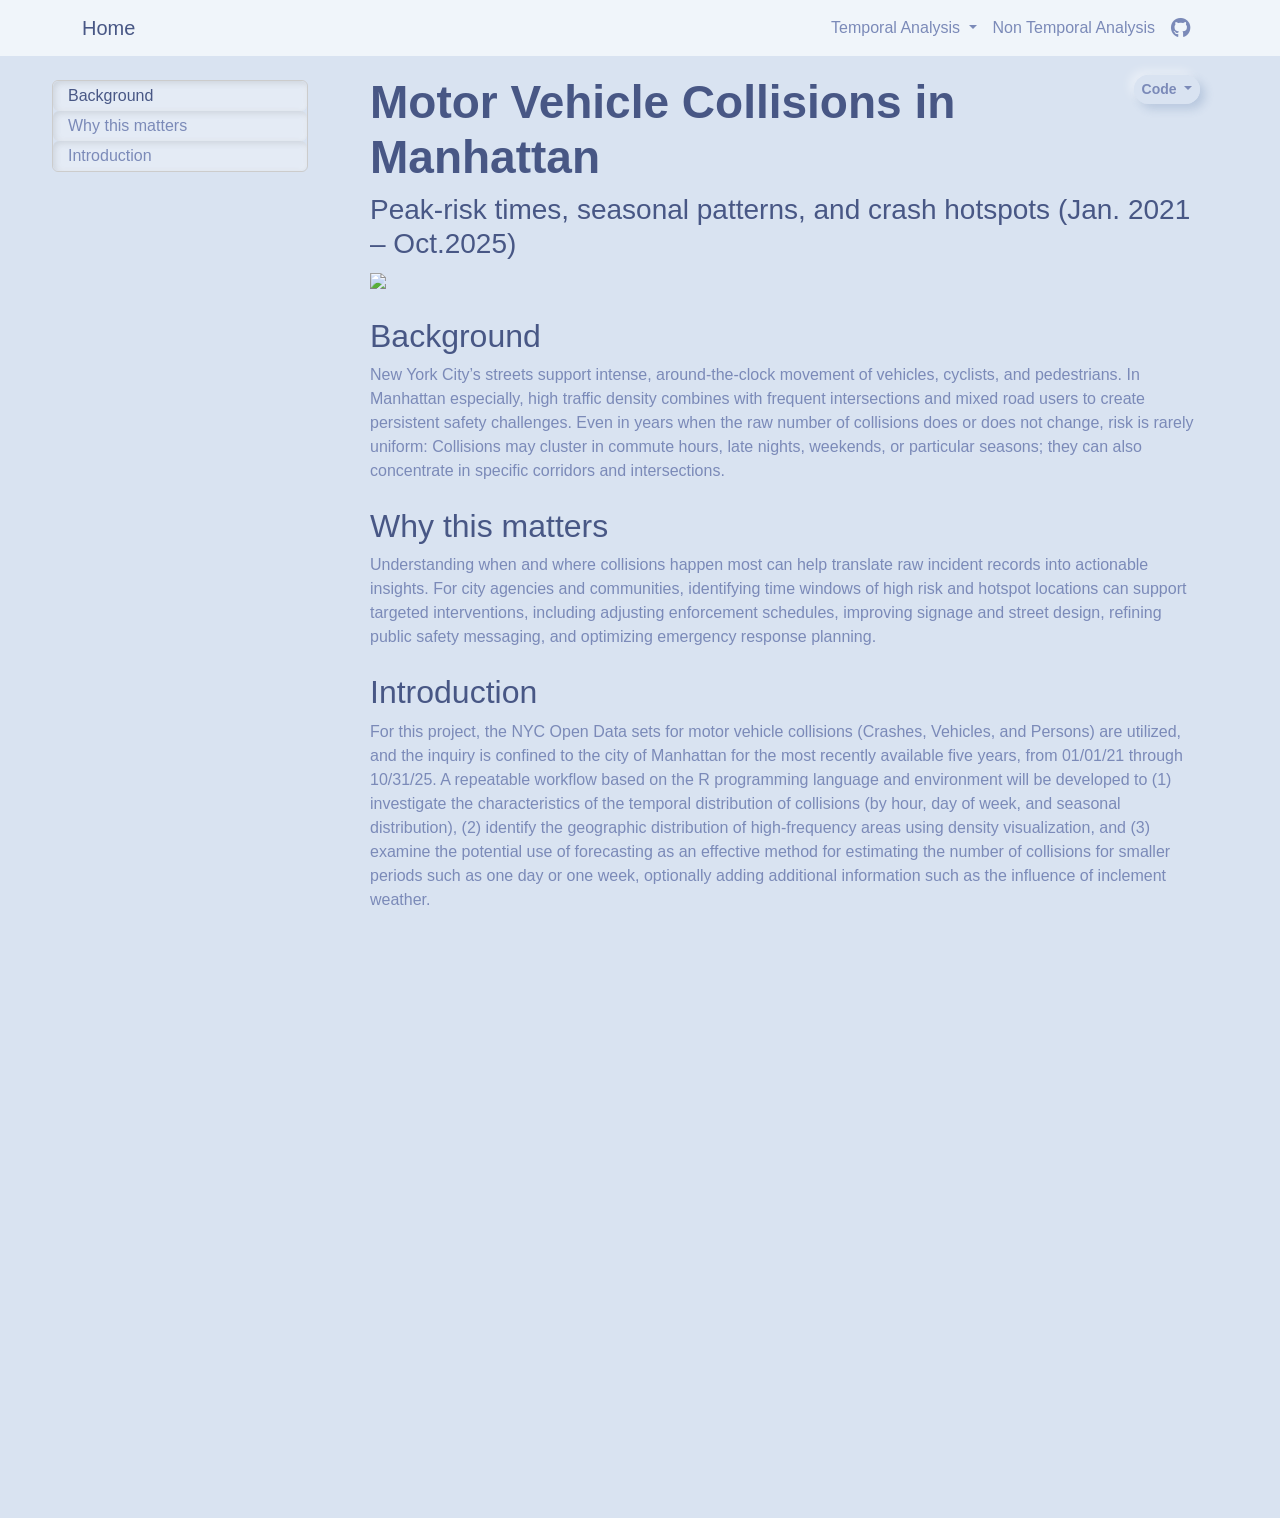
==== commit 13f2fd58: "update the index page" ====
--- a/index.html
+++ b/index.html
@@ -15,20 +15,12 @@
 
 <script src="site_libs/header-attrs-2.30/header-attrs.js"></script>
 <script src="site_libs/jquery-3.6.0/jquery-3.6.0.min.js"></script>
-<meta name="viewport" content="width=device-width, initial-scale=1" />
-<link href="site_libs/bootstrap-3.3.5/css/readable.min.css" rel="stylesheet" />
-<script src="site_libs/bootstrap-3.3.5/js/bootstrap.min.js"></script>
-<script src="site_libs/bootstrap-3.3.5/shim/html5shiv.min.js"></script>
-<script src="site_libs/bootstrap-3.3.5/shim/respond.min.js"></script>
-<style>h1 {font-size: 34px;}
-       h1.title {font-size: 38px;}
-       h2 {font-size: 30px;}
-       h3 {font-size: 24px;}
-       h4 {font-size: 18px;}
-       h5 {font-size: 16px;}
-       h6 {font-size: 12px;}
-       code {color: inherit; background-color: rgba(0, 0, 0, 0.04);}
-       pre:not([class]) { background-color: white }</style>
+<meta name="viewport" content="width=device-width, initial-scale=1, shrink-to-fit=no" />
+<link href="site_libs/bootstrap-5.3.1/bootstrap.min.css" rel="stylesheet" />
+<script src="site_libs/bootstrap-5.3.1/bootstrap.bundle.min.js"></script>
+<script src="site_libs/bs3compat-0.9.0/transition.js"></script>
+<script src="site_libs/bs3compat-0.9.0/tabs.js"></script>
+<script src="site_libs/bs3compat-0.9.0/bs3compat.js"></script>
 <script src="site_libs/jqueryui-1.13.2/jquery-ui.min.js"></script>
 <link href="site_libs/tocify-1.9.1/jquery.tocify.css" rel="stylesheet" />
 <script src="site_libs/tocify-1.9.1/jquery.tocify.js"></script>
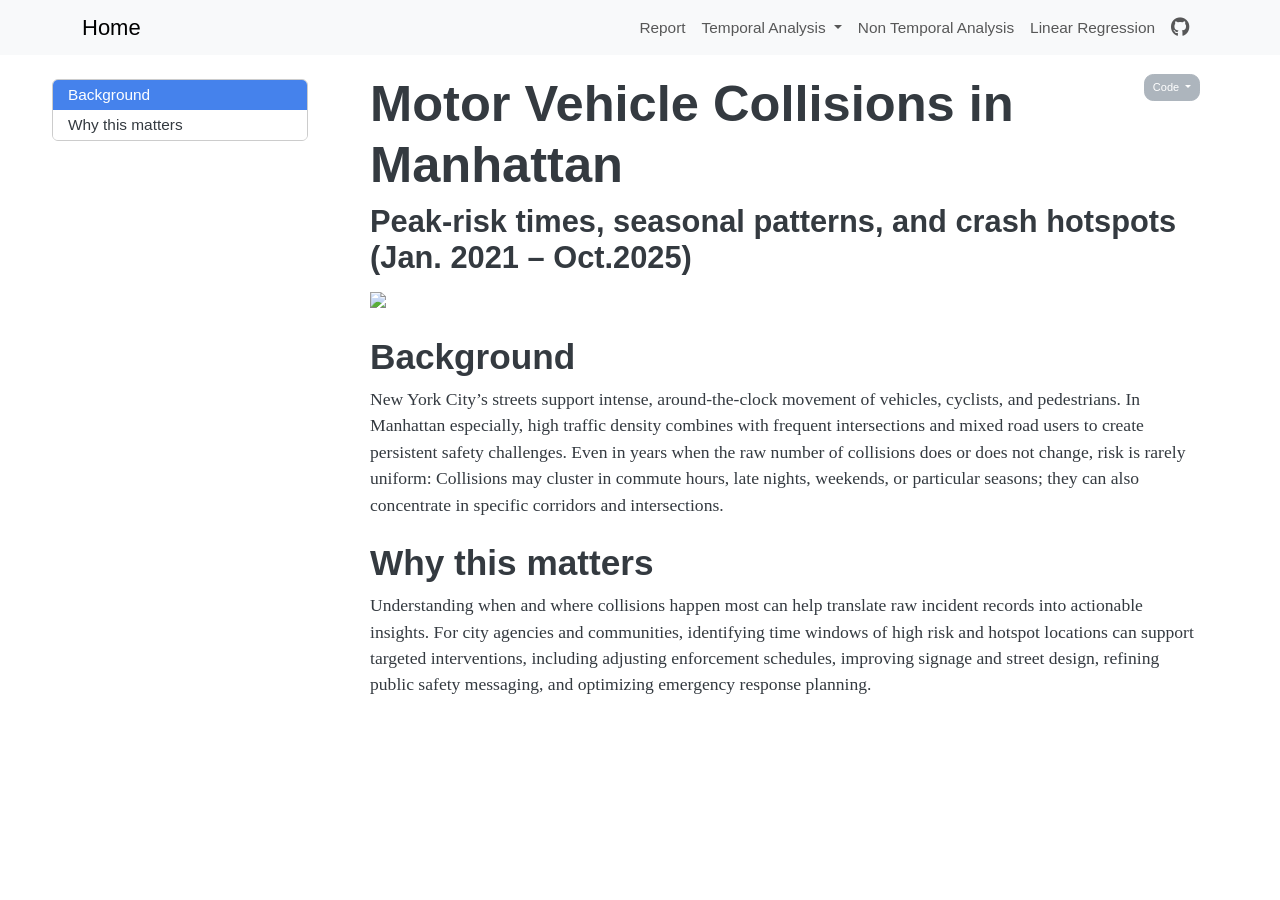
==== commit ea881dc4: "update and rebuild" ====
--- a/index.html
+++ b/index.html
@@ -13,7 +13,7 @@
 
 <title>Motor Vehicle Collisions in Manhattan</title>
 
-<script src="site_libs/header-attrs-2.30/header-attrs.js"></script>
+<script src="site_libs/header-attrs-2.29/header-attrs.js"></script>
 <script src="site_libs/jquery-3.6.0/jquery-3.6.0.min.js"></script>
 <meta name="viewport" content="width=device-width, initial-scale=1, shrink-to-fit=no" />
 <link href="site_libs/bootstrap-5.3.1/bootstrap.min.css" rel="stylesheet" />
@@ -319,7 +319,10 @@
         
       </ul>
       <ul class="nav navbar-nav navbar-right">
-        <li class="dropdown">
+        <li>
+  <a href="report.html">Report</a>
+</li>
+<li class="dropdown">
   <a href="#" class="dropdown-toggle" data-toggle="dropdown" role="button" data-bs-toggle="dropdown" aria-expanded="false">
     Temporal Analysis
      
@@ -341,6 +344,9 @@
   <a href="Non_Temporal.html">Non Temporal Analysis</a>
 </li>
 <li>
+  <a href="Linea_Regression.html">Linear Regression</a>
+</li>
+<li>
   <a href="https://github.com/LiliangSu103/p8105_final_project/tree/main">
     <span class="fa fa-github fa-lg"></span>
      
@@ -393,21 +399,6 @@
 adjusting enforcement schedules, improving signage and street design,
 refining public safety messaging, and optimizing emergency response
 planning.</p>
-</div>
-<div id="introduction" class="section level2">
-<h2>Introduction</h2>
-<p>For this project, the NYC Open Data sets for motor vehicle collisions
-(Crashes, Vehicles, and Persons) are utilized, and the inquiry is
-confined to the city of Manhattan for the most recently available five
-years, from 01/01/21 through 10/31/25. A repeatable workflow based on
-the R programming language and environment will be developed to (1)
-investigate the characteristics of the temporal distribution of
-collisions (by hour, day of week, and seasonal distribution), (2)
-identify the geographic distribution of high-frequency areas using
-density visualization, and (3) examine the potential use of forecasting
-as an effective method for estimating the number of collisions for
-smaller periods such as one day or one week, optionally adding
-additional information such as the influence of inclement weather.</p>
 </div>
 
 
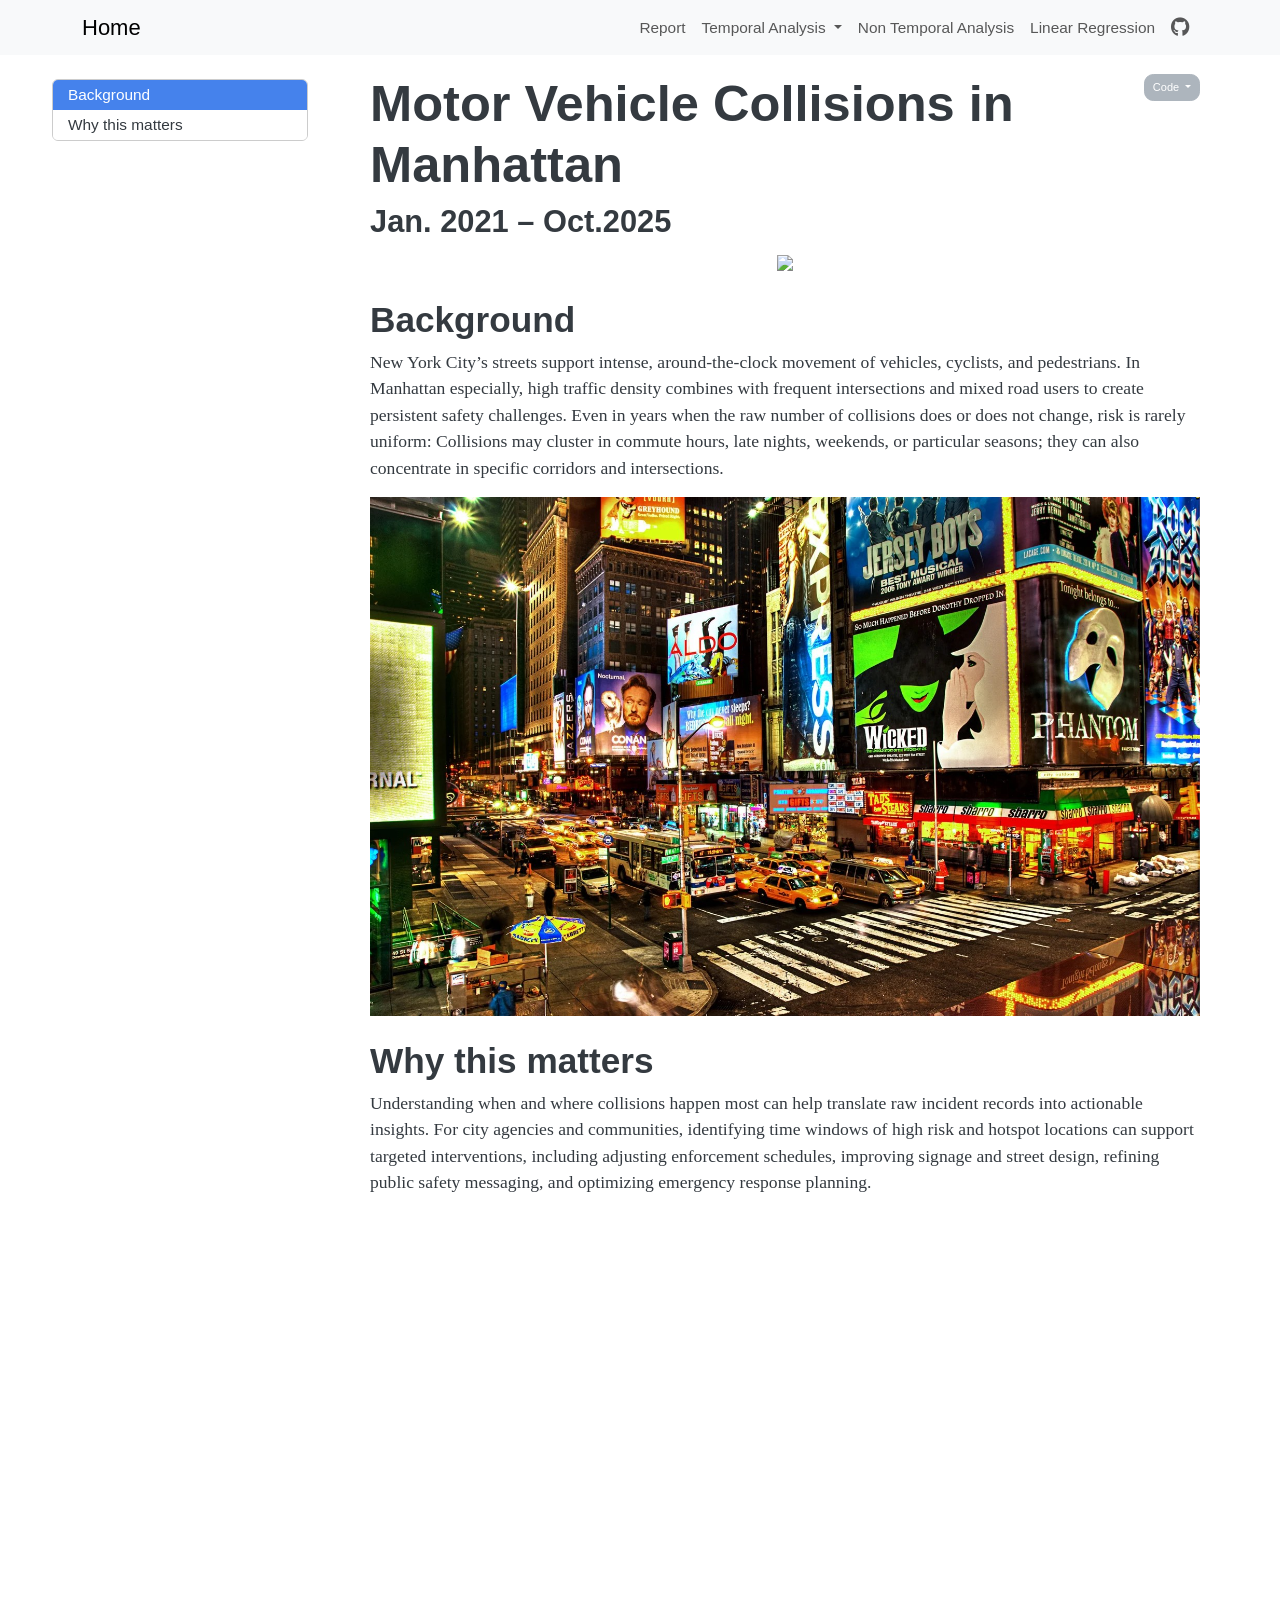
==== commit 67fa6f49: "update index" ====
--- a/index.html
+++ b/index.html
@@ -13,7 +13,7 @@
 
 <title>Motor Vehicle Collisions in Manhattan</title>
 
-<script src="site_libs/header-attrs-2.29/header-attrs.js"></script>
+<script src="site_libs/header-attrs-2.30/header-attrs.js"></script>
 <script src="site_libs/jquery-3.6.0/jquery-3.6.0.min.js"></script>
 <meta name="viewport" content="width=device-width, initial-scale=1, shrink-to-fit=no" />
 <link href="site_libs/bootstrap-5.3.1/bootstrap.min.css" rel="stylesheet" />
@@ -371,14 +371,15 @@
 
 <h1 class="title toc-ignore"><strong>Motor Vehicle Collisions in
 Manhattan</strong></h1>
-<h3 class="subtitle">Peak-risk times, seasonal patterns, and crash
-hotspots (Jan. 2021 – Oct.2025)</h3>
-
-</div>
-
-
+<h3 class="subtitle">Jan. 2021 – Oct.2025</h3>
+
+</div>
+
+
+<div style="text-align:center;">
 <p><img
 src="https://media1.giphy.com/media/v1.Y2lkPTc5MGI3NjExc25oaGNuY3o0YjdieDgzaGV4bnl2MGRneXc2Z2RiNjhlZmdqMHR3ciZlcD12MV9pbnRlcm5hbF9naWZfYnlfaWQmY3Q9Zw/l2JdTgoRHDCDsrEuk/giphy.gif" /></p>
+</div>
 <div id="background" class="section level2">
 <h2>Background</h2>
 <p>New York City’s streets support intense, around-the-clock movement of
@@ -389,6 +390,7 @@
 Collisions may cluster in commute hours, late nights, weekends, or
 particular seasons; they can also concentrate in specific corridors and
 intersections.</p>
+<p><img src="Times-Square-New-York-At-Night.jpg" /></p>
 </div>
 <div id="why-this-matters" class="section level2">
 <h2>Why this matters</h2>
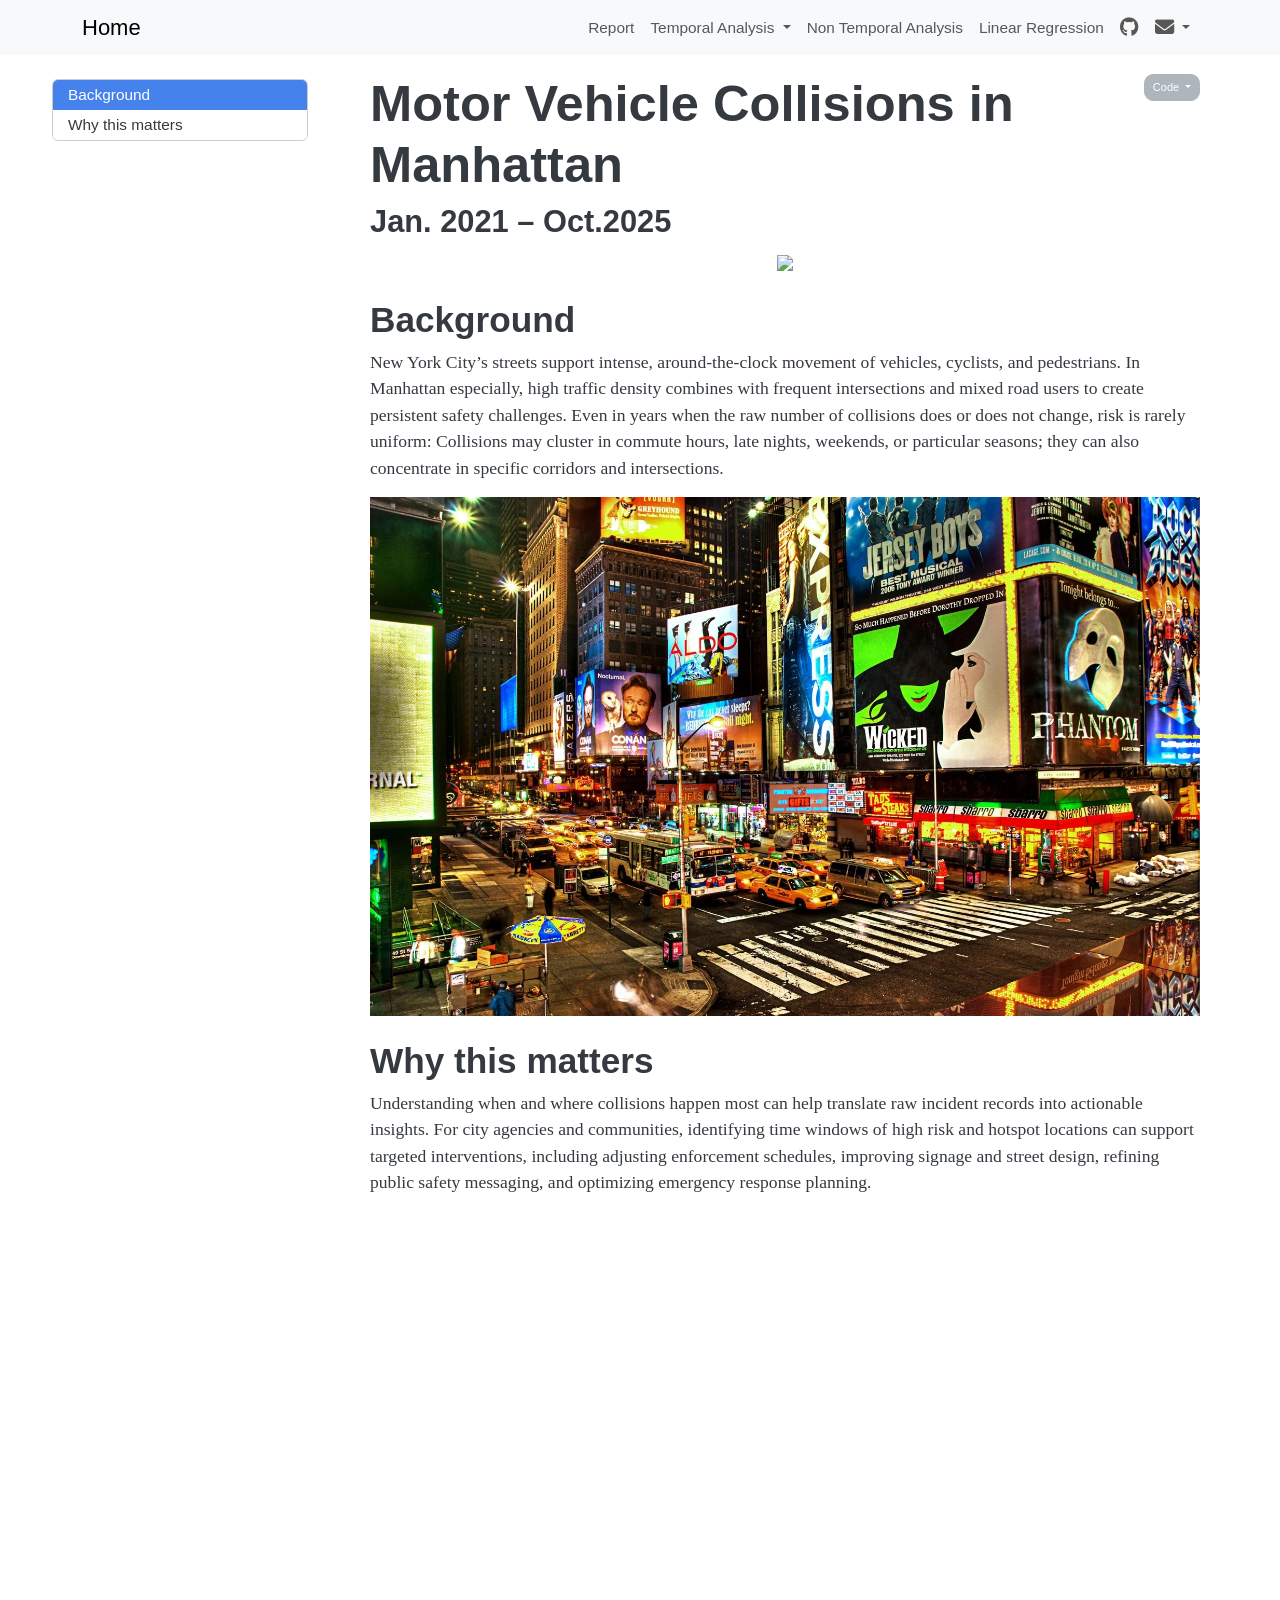
==== commit eed1ce28: "commit" ====
--- a/index.html
+++ b/index.html
@@ -13,7 +13,7 @@
 
 <title>Motor Vehicle Collisions in Manhattan</title>
 
-<script src="site_libs/header-attrs-2.30/header-attrs.js"></script>
+<script src="site_libs/header-attrs-2.29/header-attrs.js"></script>
 <script src="site_libs/jquery-3.6.0/jquery-3.6.0.min.js"></script>
 <meta name="viewport" content="width=device-width, initial-scale=1, shrink-to-fit=no" />
 <link href="site_libs/bootstrap-5.3.1/bootstrap.min.css" rel="stylesheet" />
@@ -352,6 +352,31 @@
      
   </a>
 </li>
+<li class="dropdown">
+  <a href="#" class="dropdown-toggle" data-toggle="dropdown" role="button" data-bs-toggle="dropdown" aria-expanded="false">
+    <span class="fa fa-envelope fa-lg"></span>
+     
+     
+    <span class="caret"></span>
+  </a>
+  <ul class="dropdown-menu" role="menu">
+    <li>
+      <a href="mailto:&lt;yd2865@cumc.columbia.edu&gt;">Yan Duan</a>
+    </li>
+    <li>
+      <a href="mailto:&lt;cd3591@cumc.columbia.edu&gt;">Anny Ding</a>
+    </li>
+    <li>
+      <a href="mailto:&lt;ls4236@cumc.columbia.edu&gt;">Liliang Su</a>
+    </li>
+    <li>
+      <a href="mailto:&lt;hc3654@cumc.columbia.edu&gt;">Haohua Chen</a>
+    </li>
+    <li>
+      <a href="mailto:&lt;cz2955@cumc.columbia.edu&gt;">Chenhao Zhengn</a>
+    </li>
+  </ul>
+</li>
       </ul>
     </div><!--/.nav-collapse -->
   </div><!--/.container -->
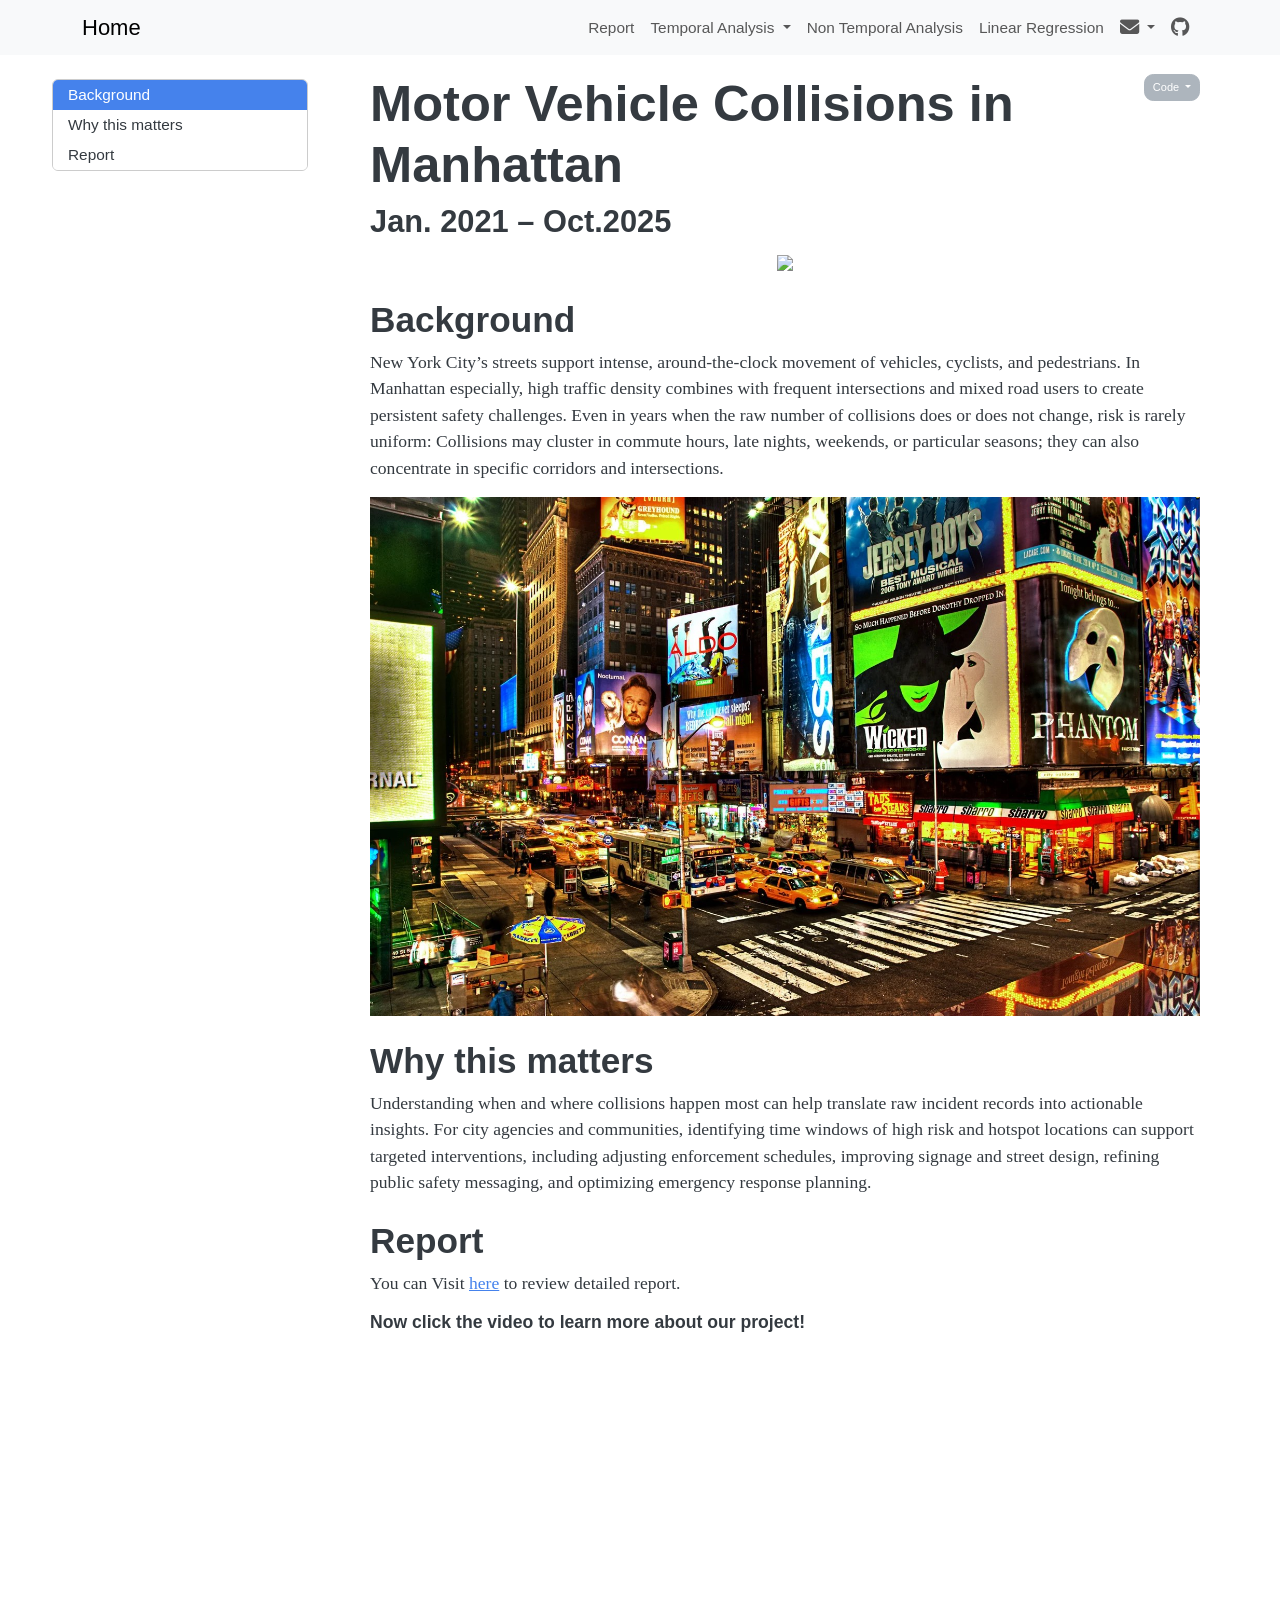
==== commit 6cbf5559: "add youtube video" ====
--- a/index.html
+++ b/index.html
@@ -346,12 +346,6 @@
 <li>
   <a href="Linea_Regression.html">Linear Regression</a>
 </li>
-<li>
-  <a href="https://github.com/LiliangSu103/p8105_final_project/tree/main">
-    <span class="fa fa-github fa-lg"></span>
-     
-  </a>
-</li>
 <li class="dropdown">
   <a href="#" class="dropdown-toggle" data-toggle="dropdown" role="button" data-bs-toggle="dropdown" aria-expanded="false">
     <span class="fa fa-envelope fa-lg"></span>
@@ -373,9 +367,15 @@
       <a href="mailto:&lt;hc3654@cumc.columbia.edu&gt;">Haohua Chen</a>
     </li>
     <li>
-      <a href="mailto:&lt;cz2955@cumc.columbia.edu&gt;">Chenhao Zhengn</a>
+      <a href="mailto:&lt;cz2955@cumc.columbia.edu&gt;">Chenhao Zheng</a>
     </li>
   </ul>
+</li>
+<li>
+  <a href="https://github.com/LiliangSu103/p8105_final_project/tree/main">
+    <span class="fa fa-github fa-lg"></span>
+     
+  </a>
 </li>
       </ul>
     </div><!--/.nav-collapse -->
@@ -426,6 +426,17 @@
 adjusting enforcement schedules, improving signage and street design,
 refining public safety messaging, and optimizing emergency response
 planning.</p>
+</div>
+<div id="report" class="section level2">
+<h2>Report</h2>
+<p>You can Visit <a href="report.html">here</a> to review detailed
+report.</p>
+<div id="now-click-the-video-to-learn-more-about-our-project"
+class="section level6">
+<h6>Now click the video to learn more about our project!</h6>
+<iframe width="800" height="450" src="https://www.youtube.com/embed/P2b7snWdeOE" title="YouTube video of presentation" frameborder="0" referrerpolicy="strict-origin-when-cross-origin" allow="accelerometer; autoplay; clipboard-write; encrypted-media; gyroscope; picture-in-picture" allowfullscreen>
+</iframe>
+</div>
 </div>
 
 
